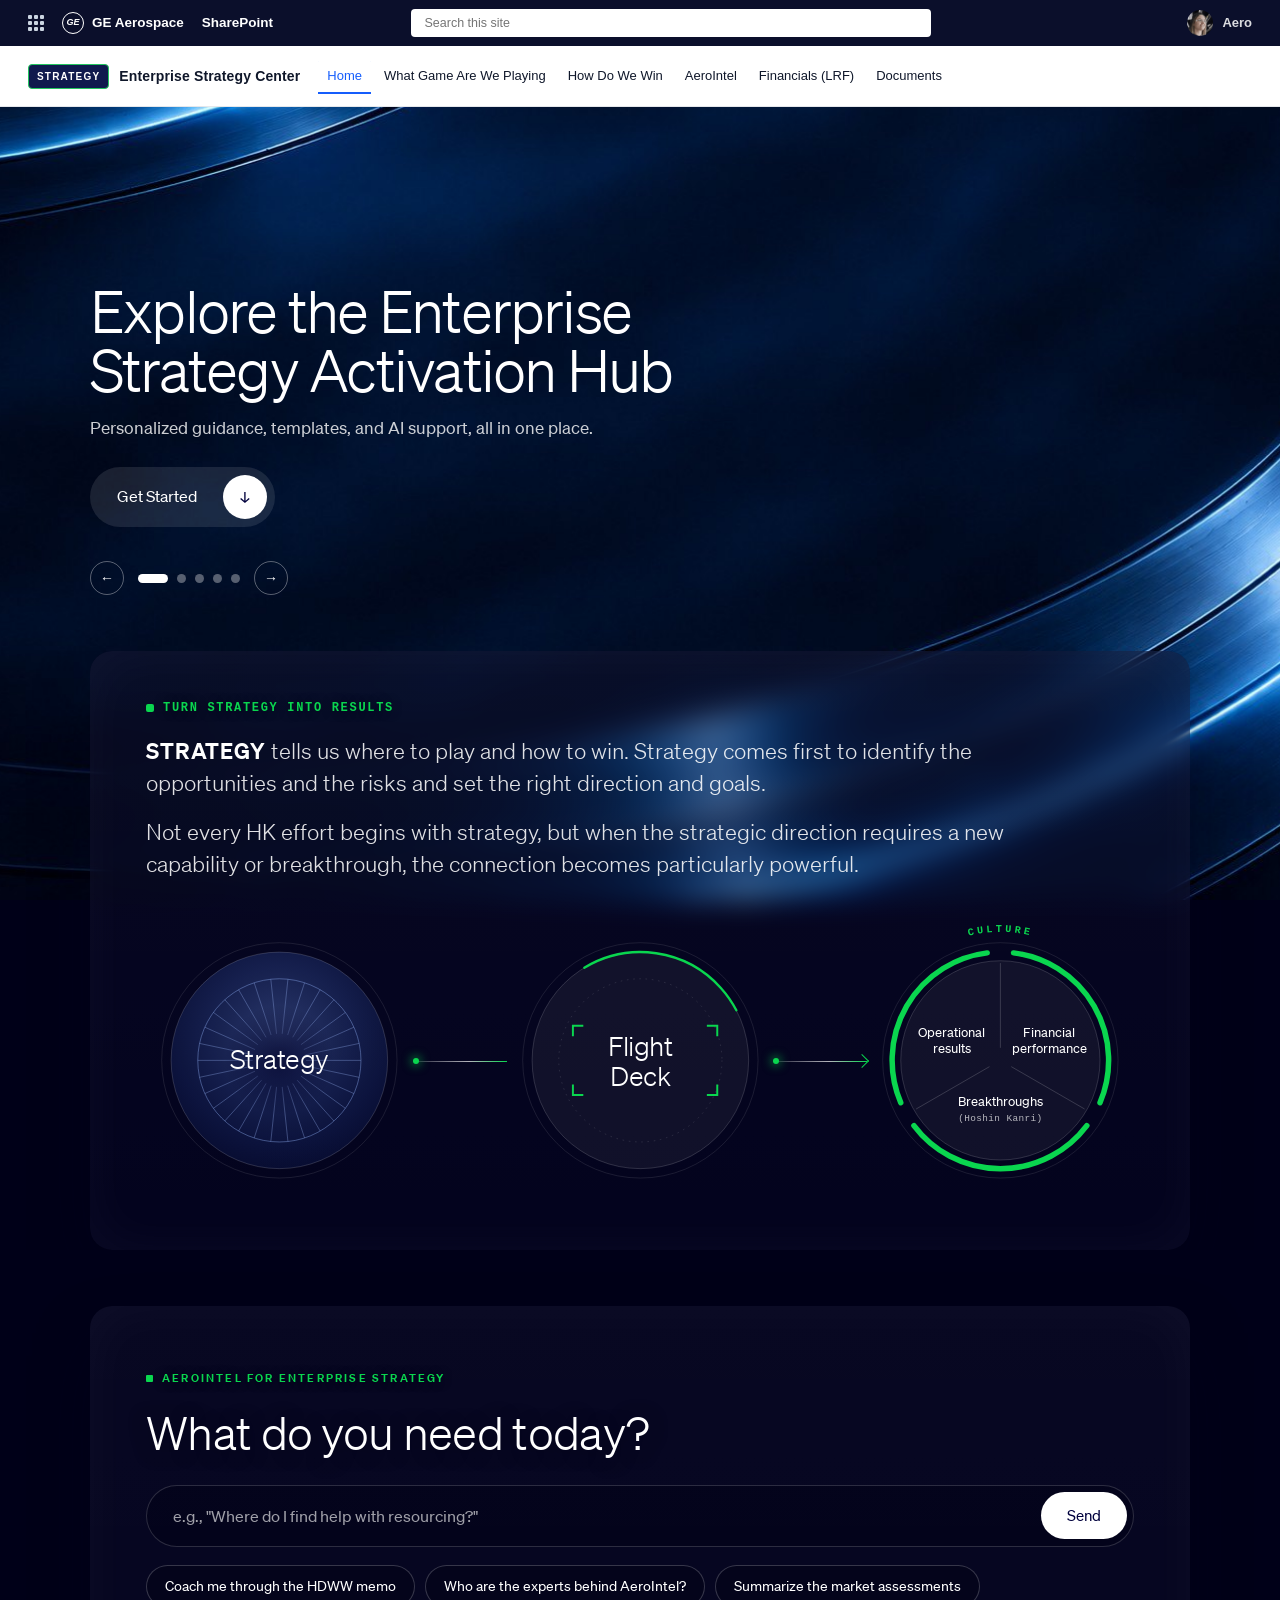
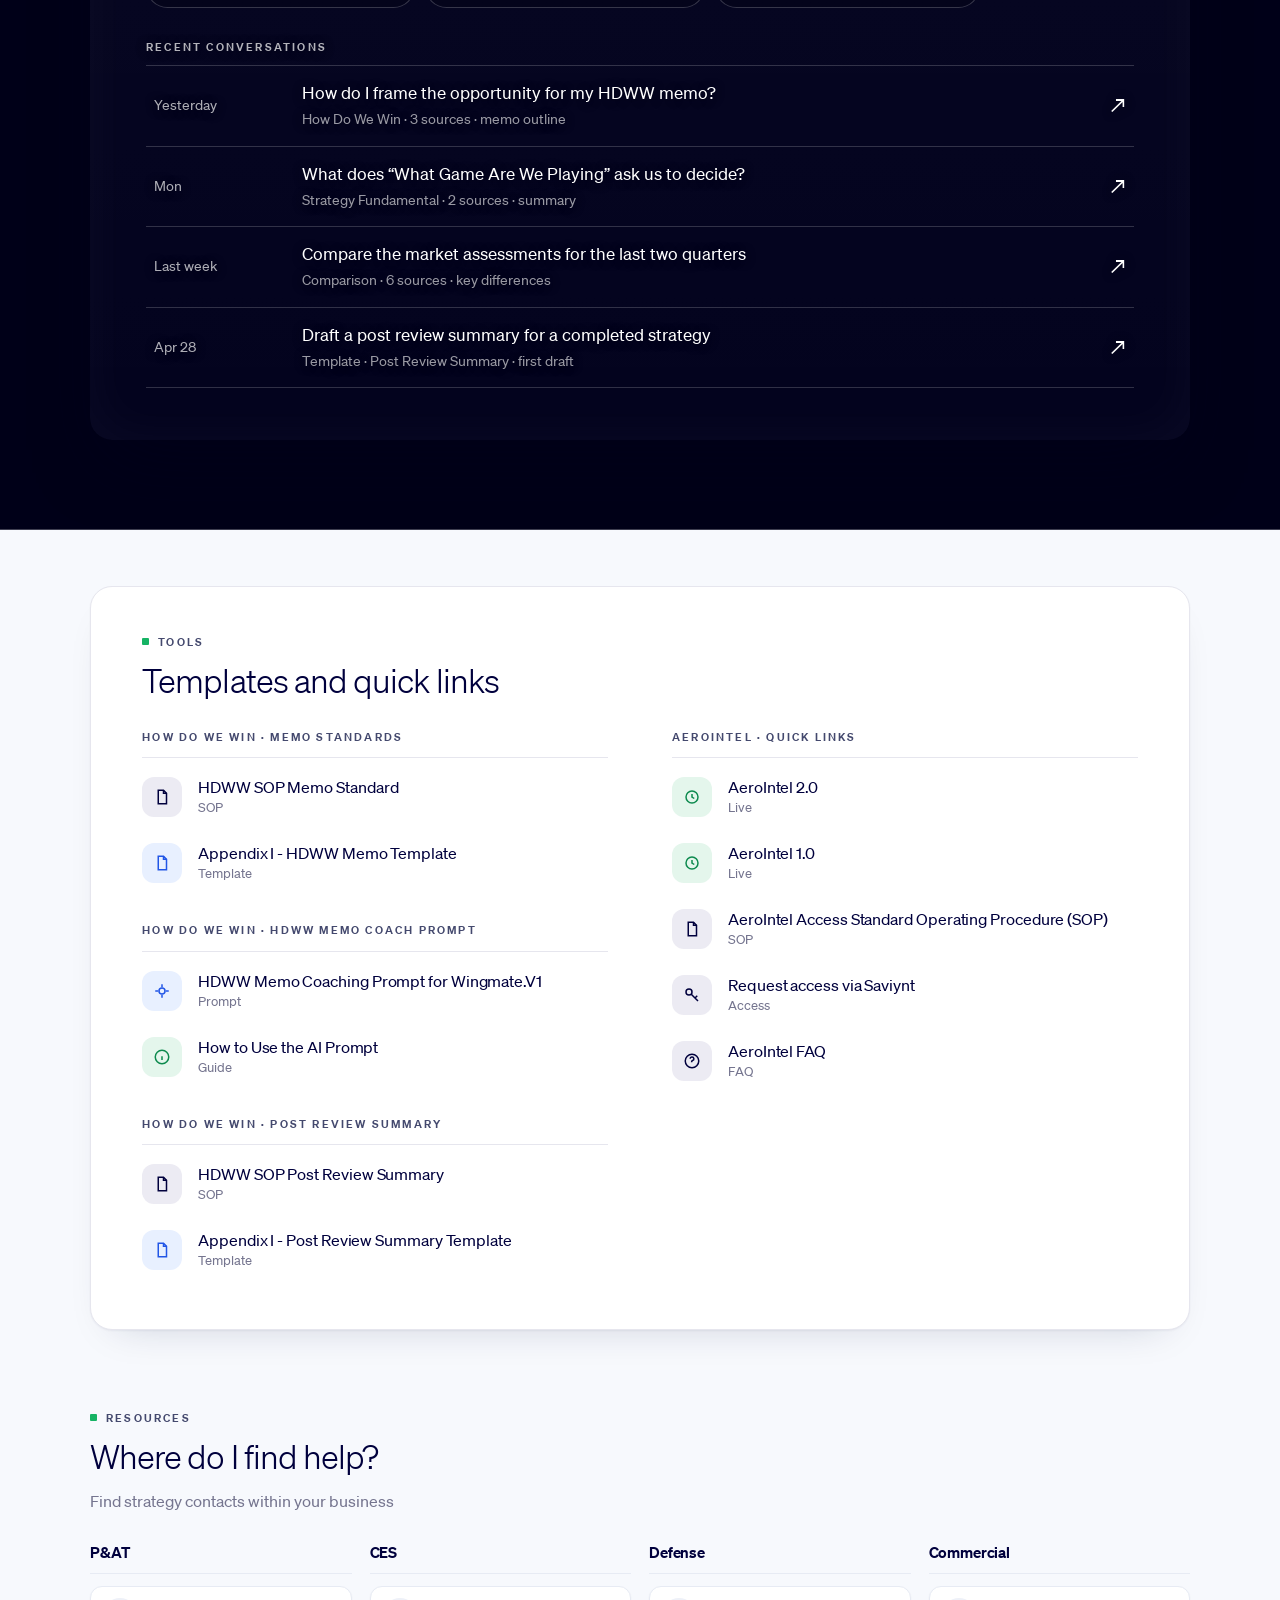
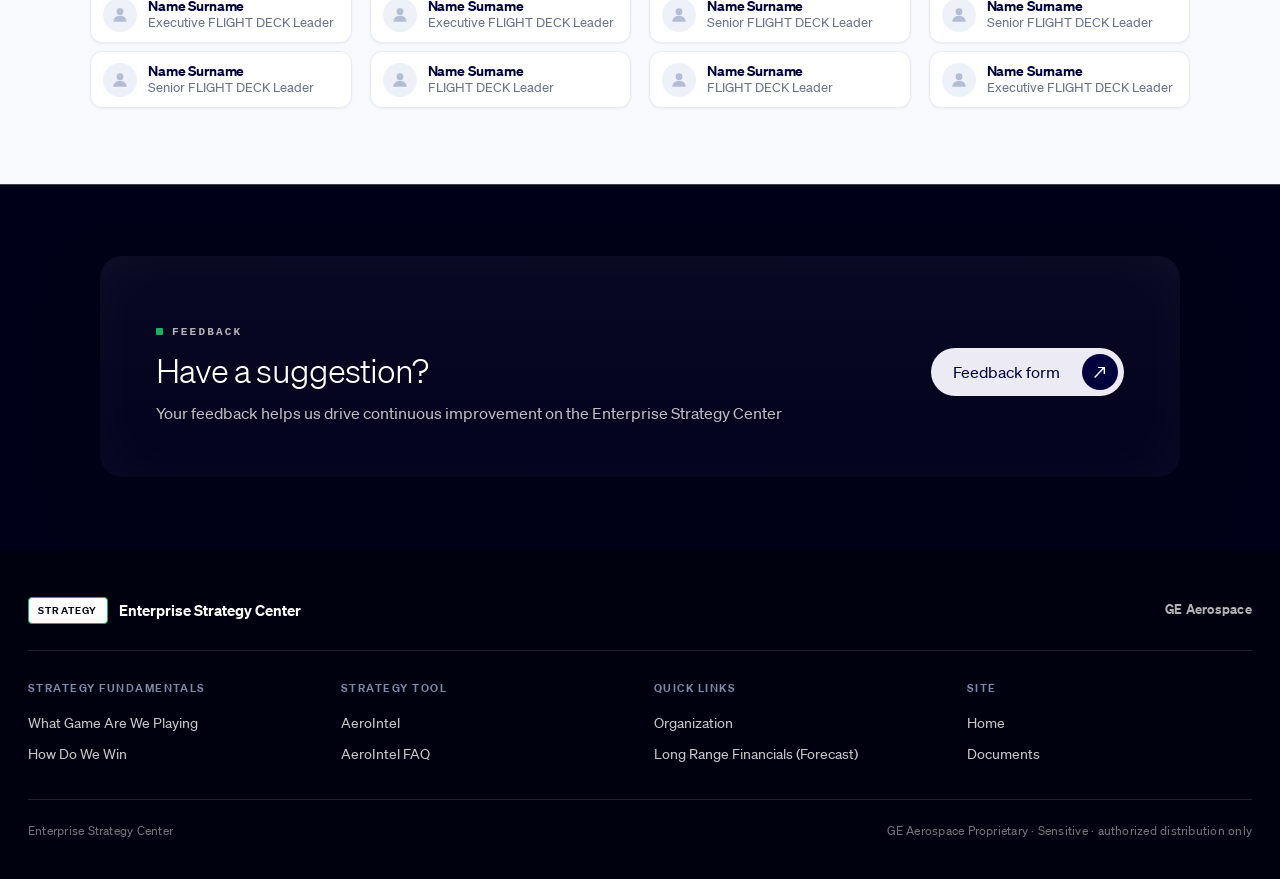
==== strategy-hub/option-d/index.html @ d1f79e52 "Home: 'What do you need today?' block uses the site's type, pill and eyebrow tokens Co-Authored-By: " ====
<!doctype html><html lang="en"><head><meta charset="utf-8"><meta name="viewport" content="width=device-width, initial-scale=1"><meta name="robots" content="noindex, nofollow"><link rel="stylesheet" href="/hub/hub.css"><title>Home &middot; Enterprise Strategy Center &middot; Option D</title><style>
/* FOOTER BASE, copied from /hub/hub.css unchanged. The kit strips hub.css on every
   page, so a page that leans on it for .fd-footer ships stacked links with no columns
   and no background. Ken saw it on the Template Library and again on the homepage,
   2 October. This block goes FIRST so a page's own footer overrides still win. */
.fd-footer{background:#00010f;color:#fff;margin-top:56px;font-family:var(--font-sans,"GE Sans",-apple-system,"Helvetica Neue",Arial,sans-serif)}
.fd-footer .fdf-in{max-width:1280px;margin:0 auto;padding:48px 28px 40px}
.fd-footer .fdf-top{display:flex;align-items:center;justify-content:space-between;gap:20px;flex-wrap:wrap;padding-bottom:26px;border-bottom:1px solid rgba(255,255,255,.12)}
.fd-footer .fdf-brand{display:flex;align-items:center;gap:11px;font-size:15px;font-weight:600;color:#fff}
.fd-footer .fdf-chip{background:#fff;color:#00010f;font-size:10px;font-weight:800;letter-spacing:.12em;padding:5px 9px;border-radius:4px;border:1px solid #16b364}
.fd-footer .fdf-cobrand{font-size:13px;font-weight:600;color:rgba(255,255,255,.7);letter-spacing:.02em}
.fd-footer .fdf-cobrand i{font-style:normal;opacity:.5;margin:0 5px}
.fd-footer .fdf-cols{display:grid;grid-template-columns:repeat(4,1fr);gap:28px;padding:30px 0}
.fd-footer .fdf-h{font-size:10.5px;font-weight:700;letter-spacing:.14em;text-transform:uppercase;color:#7e8aa8;margin-bottom:12px}
.fd-footer .fdf-col a{display:block;color:rgba(255,255,255,.78);font-size:13.5px;text-decoration:none;padding:5px 0;transition:color .14s}
.fd-footer .fdf-col a:hover{color:#fff;text-decoration:none}
.fd-footer .fdf-meta{display:flex;align-items:center;justify-content:space-between;gap:16px;flex-wrap:wrap;padding-top:22px;border-top:1px solid rgba(255,255,255,.12);font-size:11.5px;color:rgba(255,255,255,.45);letter-spacing:.02em}
@media(max-width:720px){.fd-footer .fdf-cols{grid-template-columns:1fr 1fr;gap:24px}}
@media(max-width:440px){.fd-footer .fdf-cols{grid-template-columns:1fr}}

/* Dashboard — rebuilt on the GE Aerospace design system: white default, navy type, pill + circle arrows, one green accent */
@font-face{font-family:"GE Sans";font-weight:300;font-style:normal;font-display:swap;src:url("/assets/fonts/ge-sans/sons-light.woff2") format("woff2")}
@font-face{font-family:"GE Sans";font-weight:400;font-style:normal;font-display:swap;src:url("/assets/fonts/ge-sans/sons-regular.woff2") format("woff2")}
@font-face{font-family:"GE Sans";font-weight:600;font-style:normal;font-display:swap;src:url("/assets/fonts/ge-sans/sons-semibold.woff2") format("woff2")}
#dash{--ink:#00003d;--lav:#75758f;--pill:#ecebf3;--pillh:#e2e1ec;--tint:#f6f6f9;--line:#e6e6ee;--green:#0ad64f;color:var(--ink);background:#fff;font-family:"GE Sans",var(--font-sans,-apple-system,"Helvetica Neue",Arial,sans-serif)}
#dash .wrap2{width:100%;max-width:1320px;margin:0 auto;padding:0 40px;box-sizing:border-box}
#dash h2{font-weight:400;font-size:clamp(28px,2.6vw,40px);letter-spacing:-.015em;margin:0 0 12px;color:var(--ink);line-height:1.08}
#dash .lead{font-size:16px;color:var(--lav);line-height:1.55;margin:0 0 30px;max-width:64ch;font-weight:400}
#dash section{padding:76px 0 0}
#dash a{text-decoration:none;color:inherit}
#dash a:focus-visible,#dash button:focus-visible{outline:2px solid var(--ink);outline-offset:3px;border-radius:8px}

/* Signature components — the GE pill + circle arrow */
#dash .circ{display:inline-flex;flex:none;align-items:center;justify-content:center;width:44px;height:44px;border-radius:50%;background:var(--pill);color:var(--ink);font-size:17px;transition:background .18s,color .18s}
#dash .gpill{display:inline-flex;align-items:center;gap:22px;background:var(--pill);border-radius:999px;padding:6px 6px 6px 22px;color:var(--ink);font-size:16px;line-height:1.2;white-space:nowrap;transition:background .18s}
#dash .gpill .pc{display:flex;flex:none;align-items:center;justify-content:center;width:36px;height:36px;border-radius:50%;background:var(--ink);color:#fff;font-size:15px}
#dash .gpill:hover{background:var(--pillh)}

/* Scroll-in: one calm fade/rise, only when JS is on */
#dash.js-anim .rise{opacity:0;transform:translateY(14px);transition:opacity .5s ease,transform .5s ease}
#dash.js-anim .rise.in{opacity:1;transform:none}
@media (prefers-reduced-motion:reduce){#dash.js-anim .rise{opacity:1;transform:none;transition:none}#dash *{transition-duration:.01ms!important}}

/* ── HERO — full-bleed photography, white sentence-case type low-left ── */
#dash .hero{position:relative;color:#fff;background:#0a1626 url(/assets/hero/hero-aircraft.jpg?v=2) center 40%/cover no-repeat;min-height:clamp(540px,64vh,700px);display:flex;flex-direction:column;justify-content:flex-end}
#dash .hero::before{content:"";position:absolute;inset:0;pointer-events:none;background:linear-gradient(180deg,rgba(2,6,20,.28) 0%,rgba(2,6,20,0) 34%,rgba(2,6,20,.34) 100%)}
#dash .hero .in{position:relative;max-width:1320px;margin:0 auto;width:100%;padding:44px 40px 40px;box-sizing:border-box}
#dash .hero .hrow{display:grid;grid-template-columns:1.5fr .9fr;gap:24px 64px;align-items:end}
#dash .hero h1{font-weight:400;font-size:clamp(46px,5.6vw,82px);letter-spacing:-.015em;line-height:1.04;margin:0;color:#fff}
#dash .hero .hsub{font-size:clamp(17px,1.5vw,21px);color:#fff;line-height:1.4;margin:0 0 8px;max-width:34ch;justify-self:end}
#dash .hero .hline{border:0;border-top:1px solid rgba(255,255,255,.35);margin:34px 0 0}

/* ── GUIDED PATH — on white, structured by whitespace and hairlines ── */
#dash .rail-grid{display:grid;grid-template-columns:250px 1fr;gap:24px 56px;align-items:start;border-top:1px solid var(--line);padding-top:28px}
#dash .rail{font-size:19px;color:var(--ink);font-weight:400}
#dash .rail .rsub{display:block;font-size:14px;color:var(--lav);margin-top:8px;line-height:1.5;font-weight:400;max-width:24ch}
#dash .rail .rmore{margin-top:22px;display:inline-flex}
#dash .qrow{display:grid;grid-template-columns:56px 1fr;gap:24px;align-items:start;padding:30px 0;border-bottom:1px solid var(--line)}
#dash .qrow:first-child{padding-top:4px}
#dash .qnum{font-size:15px;color:var(--lav);padding-top:10px}
#dash .qhead{font-size:clamp(24px,2.4vw,32px);font-weight:400;letter-spacing:-.01em;color:var(--ink);line-height:1.15;margin:0 0 18px}
#dash .fpills{display:flex;flex-wrap:wrap;gap:10px}
/* Framing the fundamentals: the stair step above the three questions. One narrative, left to right: a card lands,
   the line draws out of it, PDCA turns in as the line passes, the target pops when the line arrives, the next card lands.
   CSS animations so it stays smooth while the panel is settling. Replays each time Get Started opens. 8 Sep. */
#dash{--fj-out:cubic-bezier(0.23,1,0.32,1);--fj-inout:cubic-bezier(0.77,0,0.175,1)}
#dash .fj{position:relative;height:300px;margin:6px 0 30px}
#dash .fj svg{position:absolute;inset:0;width:100%;height:100%;overflow:visible}
#dash .fj .fj-mono{font-family:ui-monospace,Menlo,monospace;font-size:10px;letter-spacing:.14em;fill:#2256e6;font-weight:700}
#dash .fj .fj-path{stroke-dasharray:100;stroke-dashoffset:100}
#dash .fj .fj-pdca,#dash .fj .fj-target,#dash .fj .fj-arrow{opacity:0;transform-box:fill-box;transform-origin:center}
#dash .fj .fj-pdca{transform:rotate(-70deg) scale(.7)}
#dash .fj .fj-target{transform:scale(.4)}
#dash .fj-stage{position:absolute;display:flex;flex-direction:column;gap:5px;text-align:left;background:#fff;border:1.5px solid var(--line);border-radius:14px;padding:14px 16px 15px;font-family:inherit;cursor:pointer;width:min(31%,330px);opacity:0;transform:translateY(14px) scale(.985);transition:border-color .15s ease,box-shadow .15s ease}
#dash .fj.go .fj-path.p1{animation:fjdraw .7s var(--fj-inout) .26s forwards}
#dash .fj.go .fj-path.p2{animation:fjdraw .95s var(--fj-inout) 1.12s forwards}
#dash .fj.go .fj-pdca{animation:fjturn .46s var(--fj-out) forwards}
#dash .fj.go .fj-pdca[style*="--i:1"]{animation-delay:.5s}
#dash .fj.go .fj-pdca[style*="--i:2"]{animation-delay:1.42s}
#dash .fj.go .fj-target{animation:fjpop .38s var(--fj-out) forwards}
#dash .fj.go .fj-target[style*="--i:1"]{animation-delay:.9s}
#dash .fj.go .fj-target[style*="--i:2"]{animation-delay:2.0s}
#dash .fj.go .fj-arrow{animation:fjfadein .25s var(--fj-out) 1.95s forwards}
@keyframes fjfadein{to{opacity:1}}
#dash .fj.go .fj-stage{animation:fjland .48s var(--fj-out) forwards}
#dash .fj.go .fj-stage.s1{animation-delay:0s}
#dash .fj.go .fj-stage.s2{animation-delay:.98s}
#dash .fj.go .fj-stage.s3{animation-delay:2.06s}
@keyframes fjdraw{to{stroke-dashoffset:0}}
@keyframes fjturn{from{opacity:0;transform:rotate(-70deg) scale(.7)}to{opacity:1;transform:none}}
@keyframes fjpop{0%{opacity:0;transform:scale(.4)}70%{opacity:1;transform:scale(1.12)}100%{opacity:1;transform:scale(1)}}
@keyframes fjland{from{opacity:0;transform:translateY(14px) scale(.985)}to{opacity:1;transform:none}}
#dash .fj-stage:hover{border-color:var(--ink);box-shadow:0 14px 34px -24px rgba(0,0,61,.4)}
#dash .fj-stage.on{border-color:var(--green);box-shadow:0 0 0 3px rgba(10,214,79,.14)}
#dash .fj-stage .fj-n{font-family:ui-monospace,Menlo,monospace;font-size:10px;font-weight:700;letter-spacing:.14em;color:#2256e6}
#dash .fj-stage .fj-name{font-size:16px;font-weight:600;color:var(--ink);letter-spacing:-.01em}
#dash .fj-stage .fj-f{font-size:12.5px;color:var(--lav);line-height:1.45}
#dash .fj-stage.s1{left:0;top:172px}
#dash .fj-stage.s2{left:34.5%;top:118px}
#dash .fj-stage.s3{left:69%;top:66px}
@media(max-width:860px){#dash .fj{height:auto;display:grid;gap:10px}#dash .fj svg{display:none}#dash .fj-stage{position:static;width:auto}}
@media(prefers-reduced-motion:reduce){#dash .fj .fj-path{stroke-dashoffset:0}#dash .fj .fj-pdca,#dash .fj .fj-target,#dash .fj-stage{transform:none}#dash .fj.go .fj-path,#dash .fj.go .fj-pdca,#dash .fj.go .fj-target,#dash .fj.go .fj-arrow,#dash .fj.go .fj-stage{animation:fjfade .3s ease forwards;animation-delay:0s}@keyframes fjfade{to{opacity:1}}}
/* A plain-language line on hover or focus for each stage pill. */
#dash .fpill[data-tip]{position:relative}
/* No floating box. A hint that appears over its neighbours and vanishes when you
   look away is a worse deal than a line that lives on the page: this reserves one
   line under the options and writes the hovered stage into it, holding the chosen
   one's line when nothing is hovered. Nothing is covered and nothing moves. */
/* The diagram answers the stage question, so it opens where that question is
   asked rather than sitting as a bare row at the foot of the panel. The trigger
   is a quiet line under the stage hint; the diagram opens between the two
   questions, which is where a reader is when they wonder what a stage means. */
#dash #px-start .fjwrap{margin:6px 0 0;border-top:0;padding-top:0}
#dash #px-start .fjmore{width:auto;gap:10px;padding:8px 0;font-size:14.5px;color:var(--lav)}
#dash #px-start .fjmore .fjmore-t{font-size:14.5px;border-bottom:1px solid transparent;transition:border-color .18s cubic-bezier(.23,1,.32,1)}
#dash #px-start .fjmore .fjmore-c{margin-left:0;width:22px;height:22px;font-size:13px}
@media(hover:hover) and (pointer:fine){
  #dash #px-start .fjmore:hover{color:var(--ink)}
  #dash #px-start .fjmore:hover .fjmore-t{border-bottom-color:var(--ink)}}
#dash #px-start .fjbox{padding:14px 0 4px}
#dash #px-start .fjh{display:none}
#dash .qtip{min-height:2.6em;margin:14px 0 0;font-size:15px;line-height:1.5;color:var(--lav);
  max-width:62ch;transition:opacity .18s cubic-bezier(.23,1,.32,1)}
#dash .qtip.swap{opacity:0}
/* Empty, it reserves nothing. Holding two lines of space before anyone has
   hovered anything leaves a hole under the options. */
#dash .qtip:empty{min-height:0;margin-top:0}
@media(prefers-reduced-motion:reduce){#dash .qtip{transition:none}}
/* The PDCA turns and the targets explain themselves on hover or focus, in Sam's words
   from the 9 Oct journey mock-up. The line under the journey is the page's own .qtip;
   CSS only (:has), so nothing here depends on script the kit may drop. */
#dash .fj .fj-pdca,#dash .fj .fj-target{cursor:help;outline:none}
#dash .fj-ribbon{margin:22px 0 0;padding:14px 20px;border-radius:12px;background:linear-gradient(90deg,#eef3ff,#effaf3);border:1px solid #e1e6f2;font-size:14.5px;line-height:1.5;color:var(--lav);text-align:center}
#dash .fj-ribbon b{color:var(--ink);font-weight:600}
#dash .fj-ribbon i{font-style:normal;margin:0 8px;color:#a5adc4}
/* Sam's Getting Started panel. Three cards of real copy, so the type is set for reading: one body size,
   dark enough to read, every card the same height, and each card's action pinned to its foot so the three
   buttons line up. Labels are the Learn panel's v-label; the cards are the homepage card frame. */
#dash #fjpanel{margin-top:30px}
#dash #fjpanel .phead{margin-bottom:16px}
#dash #fjpanel .k{font-size:11px;font-weight:700;letter-spacing:.2em;text-transform:uppercase;color:#44496e;font-family:ui-monospace,Menlo,monospace;margin-bottom:14px}
#dash #fjpanel .phead .k{margin-bottom:8px}
#dash #fjpanel h2{font-size:24px;font-weight:300;letter-spacing:-.015em;color:var(--ink);margin:0;line-height:1.2}
#dash #fjpanel .side{display:grid;grid-template-columns:repeat(3,1fr);gap:18px;align-items:stretch}
#dash #fjpanel .side > div{border-radius:14px;padding:28px;display:flex;flex-direction:column;background:#fff;border:1px solid var(--line);box-shadow:0 1px 2px rgba(11,26,64,.05),0 18px 40px -26px rgba(11,26,64,.22);font-size:16px;line-height:1.55;color:#44496e}
#dash #fjpanel .side > div > span,#dash #fjpanel .next p{margin:0 0 28px}
#dash #fjpanel .next{background:var(--ink)!important;border-color:var(--ink)!important;color:#fff}
#dash #fjpanel .next .k{color:rgba(255,255,255,.7)}
#dash #fjpanel .next p{font-size:16px;line-height:1.55;color:#fff}
#dash #fjpanel .side .gpill{margin-top:auto;align-self:flex-start;white-space:normal;text-align:left;font-size:15px;line-height:1.3;gap:16px;text-decoration:none}
#dash #fjpanel .side .gpill .pc{width:32px;height:32px;font-size:13px}
@media(max-width:860px){#dash #fjpanel .side{grid-template-columns:1fr}#dash #fjpanel .side > div{padding:24px}}
#dash .fj-note{display:flex;align-items:flex-start;gap:9px;margin:12px 0 0;font-size:14px;line-height:1.5;color:var(--lav)}
#dash .fj-note svg{flex:none;margin-top:2px}
/* Each tip opens beside the icon it explains, as in Sam's journey mock-up (Anam, via Becca, 15 Oct). The
   card is Sam's .tip at GE values; the script below places it next to the hovered icon. */
#dash .fj-tips{position:absolute;inset:0;pointer-events:none;z-index:5}
#dash .fj-tips .qtip{position:absolute;left:0;top:0;width:300px;min-height:0;margin:0;background:#00003d;color:#fff;border-radius:12px;padding:16px 18px;font-size:13.5px;line-height:1.5;box-shadow:0 12px 30px rgba(11,16,51,.25);opacity:0;transform:translateY(6px);transition:opacity .18s,transform .18s}
#dash .fj-tips .qtip b{color:#fff;font-weight:600}
#dash #fjbox:has(.fj-pdca[style*="--i:1"]:is(:hover,:focus-visible)) .qtip[data-k="p1"],
#dash #fjbox:has(.fj-pdca[style*="--i:2"]:is(:hover,:focus-visible)) .qtip[data-k="p2"],
#dash #fjbox:has(.fj-target[style*="--i:1"]:is(:hover,:focus-visible)) .qtip[data-k="t1"],
#dash #fjbox:has(.fj-target[style*="--i:2"]:is(:hover,:focus-visible)) .qtip[data-k="t2"]{opacity:1;transform:none}
#dash .fj-tips .qtip.on{opacity:1;transform:none}
@media(prefers-reduced-motion:reduce){#dash .fj-tips .qtip{transition:none}}

#dash .fpill{appearance:none;font-family:inherit;line-height:1.2;padding:11px 22px;font-size:15px;font-weight:400;border-radius:999px;border:0;background:var(--pill);color:var(--ink);white-space:nowrap;cursor:pointer;transition:background .18s,color .18s}
#dash .fpill:hover{background:var(--pillh)}
#dash .fpill.on{background:var(--ink);color:#fff}

/* Recommendation — the highlighted row, split: Wingmate handoff leads (the one green action), direct destination second */
#dash .frec{display:grid;grid-template-columns:1.55fr 1fr;gap:0;align-items:stretch;background:var(--tint);margin-top:44px}
#dash .frec .fhalf{display:grid;grid-template-columns:1fr auto;gap:28px;align-items:center;padding:36px 40px}
#dash .frec .fdst{border-left:1px solid var(--line);gap:24px}
#dash .frec .fmeta{font-size:13.5px;color:var(--ink);margin-bottom:12px}
#dash .frec .fmeta .dot{display:inline-block;width:4px;height:4px;border-radius:50%;background:#c9c9d6;vertical-align:2px;margin:0 9px}
#dash .frec .fmeta .fm2{color:var(--lav)}
#dash .frec-title{font-size:clamp(28px,2.8vw,40px);font-weight:400;letter-spacing:-.015em;line-height:1.1;margin:0 0 10px;color:var(--ink)}
#dash .frec-body{font-size:16px;line-height:1.55;color:var(--lav);max-width:72ch;margin:0 0 18px}
#dash .frec-body b{color:var(--ink);font-weight:400}
/* The recommendation had three things competing to be the action: a bold line, a
   green circle and a navy circle. The label is now a button, the quoted prompt is
   set apart from the explanation, and the right half is the quieter of the two. */
#dash .frec-label{display:inline-flex;align-items:center;gap:10px;font-size:15px;font-weight:600;
  color:#fff;background:var(--ink);border-radius:100px;padding:11px 20px;line-height:1;
  transition:background .18s,transform .18s}
#dash .frec .fhalf:hover .frec-label{background:#123}
#dash .frec .fdst .frec-label{color:var(--ink);background:transparent;border:1px solid var(--line);padding:10px 19px}
#dash .frec .fdst:hover .frec-label{background:#fff;border-color:var(--ink)}
/* One affordance per half: the labelled button. The circle arrow duplicated it. */
#dash .frec .go{display:none}
#dash .frec .fhalf{grid-template-columns:1fr}
#dash .frec .fdst .go{width:44px;height:44px;background:transparent;border:1px solid var(--line);color:var(--ink);font-size:16px}
#dash .frec .fdst:hover .go{background:var(--ink);border-color:var(--ink);color:#fff}
#dash .frec .fdst{align-items:start}
#dash .frec .fdst .fmain{padding-top:2px}
#dash .frec .fwm-q{font-size:15px;line-height:1.55;color:var(--lav);margin:0 0 20px;max-width:60ch;
  padding:12px 0 12px 16px;border-left:2px solid var(--line);font-style:normal}
/* The recommendation card grew when the why and the field proof joined it, so
   both halves hang from the top: a centred arrow beside a tall card reads as
   an arrow pointing at nothing. */
#dash .frec .fhalf{align-items:start}
#dash .frec .fhalf .go{margin-top:6px}
/* The stair step used to sit above the questions, where it read as something to
   get past. Sam, 8 Sep: put a learn more under it that opens the animation. It
   is now below the recommendation, closed, and it plays when it opens. */
/* Question two and the recommendation are empty until they are earned. */
/* An answered question draws a line to the next one, and the last one draws into
   the recommendation. The page already says "this leads to that" this way: the
   stair step below runs the same pale path from one stage to the next, so the
   questions borrow its language rather than inventing a second one. */
/* Both halves end in an action, so both look like one. "Start with Wingmate" was
   set as plain body text at the foot of a long card and read as another
   paragraph. */
#dash .frec .frec-label{display:inline-flex;align-items:center;gap:10px;font-size:15.5px;font-weight:600;
  padding:12px 22px;border-radius:100px;background:var(--ink);color:#fff;border:1px solid var(--ink);
  transition:background .18s cubic-bezier(.23,1,.32,1),color .18s cubic-bezier(.23,1,.32,1)}
#dash .frec .frec-label::after{content:"\2192";font-weight:400}
#dash .frec .fdst .frec-label{background:transparent;color:var(--ink);border:1px solid var(--line)}
@media(hover:hover) and (pointer:fine){
  #dash .frec .fhalf:hover .frec-label{background:#0b1533;border-color:#0b1533;color:#fff}
  #dash .frec .fdst:hover .frec-label{background:var(--ink);border-color:var(--ink);color:#fff}}
/* The right half names the file rather than asking a question about it. */
/* The file is a title beside a title, so it is set at the same size as the
   recommendation rather than a rank below it. */
#dash .frec .fdst-name{font-size:clamp(28px,2.8vw,40px);font-weight:400;letter-spacing:-.015em;
  line-height:1.1;color:var(--ink);margin:0 0 8px}
#dash .frec .fdst-fund{font-size:14px;color:var(--lav);margin:0 0 20px}
#dash .frec .fdst .go{display:none}
/* Both ways in sit under the thumbnail, so the right half carries weight against
   a long recommendation instead of holding one label. Each one says what it is
   rather than leaving a reader to guess which is which. */
/* Before anything is answered the panel is one question in a wide grid, and the
   space under it was the height the recommendation will occupy. The rows carry
   their own rhythm instead. */
#dash #px-start .rail-grid{padding-top:22px}
#dash #px-start .qrow{padding:22px 0}
#dash #px-start .fjwrap{margin-top:22px}
/* A panel already sits inside the page column, so its inner wrap carries no side padding of its own:
   the second 40px set every panel in from the tile row above it and the bands below (Donny, 15 Oct). */
#dash .gsx .wrap2{padding-bottom:6px;padding-left:0;padding-right:0}
/* One left edge for the whole panel. The rail was a 250px column beside the
   questions, the number was a third column with a connector hanging off it, and
   the recommendation started somewhere else again. */
#dash #px-start .rail-grid{display:block;border-top:1px solid var(--line);padding-top:26px}
#dash #px-start .rail{font-size:15px;color:var(--lav);max-width:62ch;margin:0 0 26px}
#dash #px-start .rail .rsub{display:inline;font-size:15px;max-width:none;margin:0}
#dash #px-start .rail .rsub::before{content:" "}
#dash #px-start .qrow{display:block;padding:0;border-bottom:0}
/* This rule carries two ids, so it beat the hidden rule and question two was
   on the page from the start again. Hidden wins, stated at the same weight. */
#dash #px-start .qrow[hidden],#dash #px-start .frec[hidden],#dash #px-start .fnote[hidden]{display:none}
#dash #px-start .qrow + .qrow{padding-top:52px}
/* The questions are the titles, and they are the same question, so they are set
   the same. The gap under a question is tighter than the gap between one
   question and the next, so each heading reads with its own options rather
   than floating between the two sets. */
#dash #px-start .qhead{font-size:clamp(30px,3.4vw,44px);font-weight:300;letter-spacing:-.022em;
  line-height:1.08;margin:0 0 20px}
/* No box behind the answer. It sat on a grey panel inside an already grey
   section, which reads as a rendering fault rather than a container. */
#dash #px-start .frec{margin-top:52px;border-top:1px solid var(--line);padding-top:34px;
  background:transparent;border-left:0;border-right:0;border-bottom:0;border-radius:0;overflow:visible;align-items:start}
#dash #px-start .frec .fhalf{padding:0 44px 0 0;align-items:start}
#dash #px-start .frec .fdst{border-left:1px solid var(--line);padding:0 0 0 44px}
#dash #px-start .fnote{padding:0;margin-top:26px}
#dash #px-start .fjwrap{margin-top:26px}
#dash .frec .facts{display:grid;gap:10px;margin-top:20px}
#dash .frec .fact{display:grid;grid-template-columns:1fr auto;align-items:center;gap:8px 16px;
  padding:16px 18px;border:1px solid var(--line);border-radius:14px;background:#fff;text-decoration:none;
  transition:border-color .18s cubic-bezier(.23,1,.32,1),box-shadow .18s cubic-bezier(.23,1,.32,1)}
#dash .frec .fact-t{font-size:15.5px;font-weight:600;color:var(--ink);grid-column:1}
#dash .frec .fact-s{grid-column:1;font-size:13px;line-height:1.5;color:var(--lav);
  display:-webkit-box;-webkit-line-clamp:2;-webkit-box-orient:vertical;overflow:hidden}
#dash .frec .fact-a{grid-column:2;grid-row:1 / span 2;width:34px;height:34px;border-radius:50%;
  border:1px solid var(--line);display:inline-flex;align-items:center;justify-content:center;
  color:var(--ink);font-size:15px;
  transition:background .18s cubic-bezier(.23,1,.32,1),border-color .18s cubic-bezier(.23,1,.32,1),color .18s cubic-bezier(.23,1,.32,1)}
@media(hover:hover) and (pointer:fine){
  #dash .frec .fact:hover{border-color:var(--ink);box-shadow:0 10px 30px -22px rgba(11,26,64,.5)}
  #dash .frec .fact:hover .fact-a{background:var(--ink);border-color:var(--ink);color:#fff}}
#dash .frec .fact{background:#fff}
#dash .frec #gp-cta .fact-a{background:#2256e6;border-color:#2256e6;color:#fff}
#dash .frec #gp-wm .fact-a{background:var(--green);border-color:var(--green);color:#00003d}
@media(hover:hover) and (pointer:fine){
  #dash .frec #gp-cta:hover{border-color:#2256e6;box-shadow:0 10px 30px -20px rgba(34,86,230,.55)}
  #dash .frec #gp-cta:hover .fact-a{background:#1b46bd;border-color:#1b46bd;color:#fff}
  #dash .frec #gp-wm:hover{border-color:var(--green);box-shadow:0 10px 30px -20px rgba(10,214,79,.5)}
  #dash .frec #gp-wm:hover .fact-a{background:#09c247;border-color:#09c247;color:#00003d}}
/* The green circle was the old whole-card arrow. There is no whole card to press
   any more, so it is gone. */
#dash .frec .go{display:none}
#dash .qnum{position:relative}
#dash .qrow .qlink{position:absolute;left:10px;top:36px;bottom:-34px;width:2px;background:#c9d4ee;
  transform-origin:top center;transform:scaleY(0);opacity:0;border-radius:2px}
#dash .qrow.answered .qlink{animation:qdraw .52s cubic-bezier(.23,1,.32,1) .08s forwards}
#dash .qrow .qlink::after{content:"";position:absolute;left:-4px;bottom:0;width:9px;height:9px;
  border-right:2px solid #c9d4ee;border-bottom:2px solid #c9d4ee;transform:rotate(45deg)}
#dash .qrow#gp-row2 .qlink{bottom:-46px}
@keyframes qdraw{from{transform:scaleY(0);opacity:0}to{transform:scaleY(1);opacity:1}}
@media(prefers-reduced-motion:reduce){
  #dash .qrow.answered .qlink{animation:none;transform:scaleY(1);opacity:1}}
@media(max-width:860px){#dash .qrow .qlink{display:none}}
#dash .frec[hidden],#dash .fnote[hidden],#dash .qrow[hidden]{display:none}
#dash .fjwrap{margin-top:30px;border-top:1px solid var(--line);padding-top:8px}
#dash .fjmore{display:flex;align-items:center;gap:14px;width:100%;padding:16px 0;background:none;border:0;
  font:inherit;cursor:pointer;color:var(--ink);text-align:left}
#dash .fjmore-t{font-size:16px}
#dash .fjmore-c{margin-left:auto;width:30px;height:30px;border:1px solid var(--line);border-radius:50%;
  display:inline-flex;align-items:center;justify-content:center;font-size:16px;line-height:1;
  transition:transform .2s cubic-bezier(.23,1,.32,1),background .2s cubic-bezier(.23,1,.32,1),color .2s cubic-bezier(.23,1,.32,1)}
@media(hover:hover) and (pointer:fine){#dash .fjmore:hover .fjmore-c{background:var(--ink);border-color:var(--ink);color:#fff}}
#dash .fjmore[aria-expanded="true"] .fjmore-c{transform:rotate(45deg);background:var(--ink);border-color:var(--ink);color:#fff}
#dash .fjbox{padding:6px 0 18px}
#dash .fjh{font-size:clamp(20px,1.8vw,26px);font-weight:300;letter-spacing:-.02em;margin:0 0 18px;color:var(--ink)}
@media(prefers-reduced-motion:reduce){#dash .fjmore-c{transition:none}}
#dash .frec .fwhy{border-left:2px solid var(--line);padding-left:16px;margin:0 0 16px;max-width:64ch}
#dash .frec .fwhy-l{display:block;font-size:11px;letter-spacing:.16em;text-transform:uppercase;color:var(--lav);margin-bottom:5px}
#dash .frec .fwhy p{font-size:15px;line-height:1.55;color:var(--lav);margin:0}
#dash .frec .fproof{font-size:14.5px;line-height:1.55;color:var(--ink);margin:0 0 18px;max-width:64ch}
#dash .frec .fproof-l{display:block;font-size:11px;letter-spacing:.16em;text-transform:uppercase;color:var(--lav);margin-bottom:5px}
#dash .fnote{font-size:14px;line-height:1.6;color:var(--lav);margin:18px 0 0;max-width:78ch}
#dash .frec .fmain{transition:opacity .15s ease}
#dash .frec .fmain.swap{opacity:0}

/* Or just ask Wingmate — quiet white row */

/* Roles — pill + circle, each door says its destination */
#dash .rolerow{display:flex;flex-wrap:wrap;gap:12px}
#dash .rolerow .gpill .pc span{transition:transform .18s}
#dash .rolerow .gpill:hover .pc span{transform:translateX(2px)}

/* Editorial lists — left rail, hairline rows, circle-arrow affordance */
#dash .librow{display:grid;grid-template-columns:112px 1fr auto;gap:26px;align-items:center;padding:22px 0;border-bottom:1px solid var(--line)}
#dash .librow:first-child{padding-top:0}
#dash .librow .thumb{width:112px;height:68px;object-fit:cover;object-position:top;display:block;border:1px solid var(--line);background:#fff}
#dash .lmeta{display:block;font-size:13.5px;color:var(--lav);margin-bottom:6px}
#dash .lmeta .dot{display:inline-block;width:4px;height:4px;border-radius:50%;background:#c9c9d6;vertical-align:2px;margin:0 8px}
#dash .librow .tname{font-weight:400;font-size:clamp(20px,1.9vw,26px);letter-spacing:-.012em;color:var(--ink);display:block;line-height:1.15}
#dash .librow .tdesc{display:block;font-weight:400;font-size:14.5px;color:var(--lav);line-height:1.5;margin-top:5px;max-width:58ch}
#dash .librow:hover .circ{background:var(--ink);color:#fff}
/* ═══ FUNDAMENTALS RAIL ═══════════════════════════════════════════════════
   The eight Fundamentals ran as eight stacked rows, which is most of the
   scroll on this page. Anam asked on 27 Aug for a carousel so the set is
   visible without pushing everything below it off the screen. It drifts on
   its own and stops the moment anyone touches it, which is the "moving but
   not static" she described. Donny, 31 Aug. */
/* flex rather than grid: grid-auto-columns resolved to the container width and
   the rail never overflowed, so there was nothing to scroll. */
/* No scroll-snap. Mandatory snapping pulled every 1px of drift back to the
   nearest card, so the rail sat still. Snap returns once a reader takes it
   over, via the class the script adds. */
/* Snap stays off even once held: turning it on mid-scroll yanked the rail back
   to the nearest card the instant anyone hovered it. */
/* Inside a panel there is room for the whole set, so it is a grid and every
   Fundamental is visible without scrolling for the last three. Donny, 31 Aug. */
/* No lift on hover. It moved the hovered card 2px out of line with its
   neighbours, which reads as a broken row, and it fought the drift. */
/* ═══ GET STARTED, EXPANDING ══════════════════════════════════════════════
   27 Aug: nobody should answer three questions to get onto the homepage, and
   nobody should have to learn a new pattern either. The tile opens the panel
   in place, the same behaviour the Fundamental pages already use. */
#dash .gsx{display:none;border-top:1px solid var(--line);margin-top:34px;padding-top:8px}
#dash .gsx.open{display:block}
#dash .gsx h3.pxh{font-size:clamp(22px,2vw,28px);font-weight:300;letter-spacing:-.02em;margin:26px 0 4px;color:var(--ink)}
#dash .gsx .pxsub{font-size:15px;color:var(--lav);margin:0 0 22px}
/* The AI panel in the page's own language: tint panel, ink type, pill buttons,
   so it reads as one page rather than the dark band the Fundamentals carry. */
#dash .wingband{position:relative;color:var(--ink);padding:44px 34px 40px;border-radius:14px;overflow:hidden;margin-bottom:26px;background:var(--tint);border:1px solid var(--line)}
#dash .wingband .in{position:relative}
#dash .wingband .kick{display:inline-flex;align-items:center;gap:9px;font-size:11.5px;font-weight:700;letter-spacing:.2em;text-transform:uppercase;color:var(--ink);margin-bottom:18px}
#dash .wingband .kick::before{content:"";width:7px;height:7px;background:var(--green);border-radius:1px;flex-shrink:0}
#dash .wingband h3{font-size:clamp(22px,2vw,28px);font-weight:300;letter-spacing:-.02em;margin:0 0 10px;color:var(--ink);line-height:1.1}
#dash .wingband .wb-sub{font-size:15px;color:var(--lav);margin:0 0 26px;max-width:62ch;line-height:1.55}
#dash .wb-grid{display:grid;grid-template-columns:repeat(auto-fit,minmax(210px,1fr));gap:14px}
#dash .wb-card{background:#fff;border:1px solid var(--line);border-radius:14px;padding:22px 22px 20px;display:flex;flex-direction:column;transition:border-color .18s,box-shadow .18s}
#dash .wb-card:hover{border-color:var(--ink);box-shadow:0 12px 30px -22px rgba(0,0,61,.35)}
#dash .wb-card strong{display:block;font-size:16px;font-weight:400;color:var(--ink);margin-bottom:6px;letter-spacing:-.01em}
#dash .wb-card p{font-size:14px;color:var(--lav);margin:0 0 18px;line-height:1.55}
#dash .wb-card .wb-run{display:inline-flex;align-items:center;gap:14px;align-self:flex-start;margin-top:auto;padding-top:0;background:var(--pill);color:var(--ink);font-size:14px;font-weight:400;letter-spacing:0;border-radius:999px;padding:5px 5px 5px 16px;line-height:1.2;text-decoration:none;transition:background .18s}
#dash .wb-card .wb-run .pc{display:flex;flex:none;align-items:center;justify-content:center;width:30px;height:30px;border-radius:50%;background:var(--ink);color:#fff;font-size:14px}
#dash .wb-card .wb-run:hover{background:var(--pillh)}
#dash .gsx .gsx-close{float:right;margin-top:18px;border:1px solid var(--line);background:#fff;border-radius:100px;
  padding:7px 15px;font-family:inherit;font-weight:400;font-size:13px;line-height:normal;color:var(--ink);cursor:pointer}
#dash .gsx .gsx-close:hover{background:var(--ink);color:#fff;border-color:var(--ink)}
#dash .sm-action[aria-expanded="true"]{border-color:var(--ink)}
/* The SharePoint authoring bar, Create / Promote / Page details / Preview,
   is chrome the tenant adds for editors. It is not part of the design and
   it should not appear in a review. Donny, 31 Aug. */
/* ═══ TEMPLATE PREVIEW ════════════════════════════════════════════════════
   Anam, MarkUp 16: a template tile should open in a modal the way Browse
   Templates does on a Fundamental page, rather than navigating away. The modal
   carries the real template detail page, so it is the same content either way. */
#dash .tplmodal{position:fixed;inset:0;z-index:1200;display:none;align-items:center;justify-content:center;padding:3vh 3vw}
#dash .tplmodal.on{display:flex}
#dash .tplmodal .scrim{position:absolute;inset:0;background:rgba(0,0,40,.44)}
#dash .tplmodal .box{position:relative;width:min(1120px,100%);height:min(88vh,940px);background:#fff;
  border-radius:6px;overflow:hidden;box-shadow:0 40px 90px -30px rgba(0,0,60,.5);display:flex;flex-direction:column}
#dash .tplmodal .bar{display:flex;align-items:center;gap:14px;padding:12px 14px 12px 20px;border-bottom:1px solid var(--line)}
#dash .tplmodal .bar .nm{font-size:15px;color:var(--ink);flex:1;min-width:0;overflow:hidden;text-overflow:ellipsis;white-space:nowrap}
#dash .tplmodal .bar a{font-size:13px;color:var(--ink);text-decoration:none;border:1px solid var(--line);
  border-radius:100px;padding:7px 15px;white-space:nowrap}
#dash .tplmodal .bar a:hover{background:var(--ink);color:#fff;border-color:var(--ink)}
#dash .tplmodal .bar button{width:34px;height:34px;border-radius:50%;border:1px solid var(--line);background:#fff;
  color:var(--ink);font-size:17px;line-height:1;cursor:pointer;flex:none}
#dash .tplmodal .bar button:hover{background:var(--ink);color:#fff;border-color:var(--ink)}
#dash .tplmodal iframe{flex:1;width:100%;border:0;background:#fff}
.cmdbar{display:none!important}
#dash .lib-sec{margin-bottom:76px}
#dash .lib-sec h2{margin-bottom:26px}

/* Filter pills (explicit resets: hub.css has an unrelated .filters sidebar component) */
#dash .filters{display:flex;align-items:center;gap:10px;flex-wrap:wrap;margin:0 0 26px;background:none;border:0;border-radius:0;padding:0}
#dash .filters .fl{font-size:14px;color:var(--lav);margin-right:6px}
#dash .filters .pill{font-size:14px;font-weight:400;color:var(--ink);border:0;border-radius:999px;padding:9px 18px;cursor:pointer;background:var(--pill);transition:background .18s,color .18s}
#dash .filters .pill:hover{background:var(--pillh)}
#dash .filters .pill.on{background:var(--ink);color:#fff}

/* Templates — dark photo cards (photography is the only dark), pill labels on-photo */
#dash .thead{display:flex;align-items:center;justify-content:space-between;gap:20px;margin:0 0 26px;flex-wrap:wrap}
#dash .thead h2{margin:0}
#dash .cards{display:grid;grid-template-columns:repeat(auto-fill,minmax(236px,1fr));gap:28px 20px}
#dash .card{display:block}
#dash .card .cover{position:relative;height:150px;background:#0a1626;overflow:hidden}
#dash .card .cover img{position:absolute;inset:0;width:100%;height:100%;object-fit:cover}
/* A document preview reads from its top edge. Centre-cropping a page of a
   workbook shows the middle of a paragraph. */
#dash .card.tpl .cover{background:#fff}
#dash .card.tpl .cover img{object-position:top center}
/* The pill was translucent white on a dark photo. On a white document page
   it sat unreadable in the middle of a paragraph. Solid navy, top left. */
#dash .card .cover .tag{position:absolute;left:10px;top:10px;bottom:auto;z-index:2;font-size:12px;
  font-weight:600;color:#fff;background:rgba(0,0,61,.92);border-radius:999px;padding:5px 12px;
  box-shadow:0 6px 16px -8px rgba(0,0,40,.55)}
#dash .card .eyb{display:block;font-size:13.5px;color:var(--lav);margin:14px 0 4px}
#dash .card .ttl{font-size:17.5px;font-weight:400;color:var(--ink);margin:0;letter-spacing:-.01em;line-height:1.3;border-bottom:1px solid transparent;display:inline;transition:border-color .18s}
#dash .card:hover .ttl{border-bottom-color:var(--ink)}

/* Integration Points band — flat editorial split */
#dash .map-band{display:grid;grid-template-columns:1fr 1.35fr;gap:24px 64px;align-items:center;border-top:1px solid var(--line);padding-top:34px}
#dash .map-copy p{font-size:16px;color:var(--lav);line-height:1.55;margin:0 0 26px;max-width:46ch}
#dash .map-shot{display:block;border:1px solid var(--line);background:var(--tint)}
#dash .map-shot img{display:block;width:100%;height:auto}

/* Where to focus — stat on white beside hairline rows, grey circles only */
#dash .focus{display:grid;grid-template-columns:250px 1fr;gap:24px 56px;align-items:start;border-top:1px solid var(--line);padding-top:30px}
#dash .focus .num{font-size:clamp(64px,6.4vw,96px);font-weight:400;letter-spacing:-.03em;line-height:1;color:var(--ink)}
#dash .focus .num span{font-size:20px;color:var(--lav);letter-spacing:0}
#dash .focus .nlabel{font-size:17px;color:var(--ink);margin-top:10px}
#dash .focus .fl-lead{margin:8px 0 0;font-size:14px;color:var(--lav);line-height:1.5;max-width:26ch}
#dash .focus .row{display:flex;align-items:center;justify-content:space-between;gap:20px;padding:22px 0;border-bottom:1px solid var(--line)}
#dash .focus .row:first-child{padding-top:0}
#dash .focus .rt{font-size:clamp(19px,1.8vw,24px);color:var(--ink);font-weight:400;letter-spacing:-.01em;line-height:1.2}
#dash .focus .rd{font-size:14px;color:var(--lav);margin-top:4px}
#dash .focus .row:hover .circ{background:var(--ink);color:#fff}
#dash .pad-btm{padding-bottom:84px}

@media(max-width:1024px){
  #dash .map-band{gap:20px 36px}
}
@media(max-width:860px){
  #dash .wrap2{padding:0 20px}
  #dash section{padding:56px 0 0}
  #dash .hero .in{padding:36px 20px 32px}
  #dash .hero .hrow{grid-template-columns:1fr}
  #dash .hero .hsub{justify-self:start}
  #dash .qrow{grid-template-columns:1fr;gap:6px;padding:24px 0}
  #dash .qnum{padding-top:0}
  #dash .frec{grid-template-columns:1fr}
  #dash .frec .fhalf{grid-template-columns:1fr;gap:18px;padding:26px 22px}
  #dash .frec .fdst{border-left:0;border-top:1px solid var(--line)}
  #dash .frec .go{width:48px;height:48px}
  #dash .frec .fdst .go{width:44px;height:44px}
  #dash .map-band{grid-template-columns:1fr}
}
@media(max-width:560px){#dash .librow{grid-template-columns:1fr auto;gap:16px}#dash .librow .thumb{display:none}}
/* suite-bar omnibox: dual-route dropdown + demo coach-mark */
.omni-dd{position:fixed;background:#fff;color:#00003d;border:1px solid #e6e6ee;border-radius:12px;box-shadow:0 18px 55px rgba(3,8,30,.3);padding:8px;z-index:99995;display:none;max-height:min(70vh,560px);overflow:auto;font-family:"GE Sans",-apple-system,"Helvetica Neue",Arial,sans-serif;text-align:left}
.omni-dd.on{display:block}
.omni-dd .rt{display:flex;align-items:center;gap:11px;border:1px solid #e6e6ee;border-radius:9px;padding:11px 13px;text-decoration:none;color:#00003d;margin-bottom:6px}
.omni-dd .rt.sel{border-color:#2256e6;background:#eef3ff}
.omni-dd .rt .ic{width:28px;height:28px;border-radius:7px;flex:none;display:grid;place-items:center;font-size:14px;background:#eef2f7}
.omni-dd .rt .ic.w{background:linear-gradient(135deg,#2256e6,#4181ff);color:#fff}
.omni-dd .rt .tx{flex:1;min-width:0;font-size:14px;white-space:nowrap;overflow:hidden;text-overflow:ellipsis}
.omni-dd .rt .tx b{font-weight:650}.omni-dd .rt .tx .s{color:#75758f}
.omni-dd .rt .hint{margin-left:7px;font-size:10px;font-weight:700;letter-spacing:.03em;text-transform:uppercase;color:#2256e6;background:#fff;border:1px solid #d4e0ff;border-radius:20px;padding:2px 7px}
.omni-dd .rt .kb{flex:none;display:flex;gap:4px}.omni-dd .rt .kb b{font:600 10.5px/1 ui-monospace,Menlo,monospace;background:#f1f2f7;border:1px solid #e6e6ee;border-bottom-width:2px;border-radius:5px;padding:4px 6px;color:#75758f}
.omni-dd .sep{height:1px;background:#e6e6ee;margin:8px 4px}
.omni-dd .gh{font:600 10.5px/1 ui-monospace,Menlo,monospace;letter-spacing:.1em;text-transform:uppercase;color:#75758f;margin:11px 4px 6px;display:flex;gap:8px;align-items:center}.omni-dd .gh .l{height:1px;background:#e6e6ee;flex:1}
.omni-dd .rc{display:flex;gap:11px;align-items:flex-start;border:1px solid #e6e6ee;border-radius:8px;padding:10px 12px;text-decoration:none;color:#00003d;margin-bottom:5px}
.omni-dd .rc:hover,.omni-dd .rc.cur{border-color:#2256e6}
.omni-dd .rc .ci{width:30px;height:30px;border-radius:7px;flex:none;display:grid;place-items:center;font-size:14px;background:#eef3ff}
.omni-dd .rc .ti{font-weight:650;font-size:14px}.omni-dd .rc .de{font-size:12px;color:#75758f;margin-top:2px}
.omni-dd .rc .bd{font-size:9.5px;font-weight:700;letter-spacing:.05em;text-transform:uppercase;color:#2256e6;background:#eef3ff;border-radius:20px;padding:2px 7px;margin-top:5px;display:inline-block}
.omni-dd mark{background:#fde68a;color:inherit;border-radius:2px;padding:0 1px}
.omni-dd .ft{font:11px/1 ui-monospace,Menlo,monospace;color:#75758f;padding:8px 6px 3px}
.omni-dd .em{padding:13px 8px;color:#75758f;font-size:13px}
.omni-scrim{position:fixed;inset:0;background:rgba(3,8,30,.72);z-index:99990;opacity:0;pointer-events:none;transition:opacity .45s ease}
.omni-scrim.on{opacity:1;pointer-events:auto}
.omni-coach{position:fixed;z-index:99999;max-width:400px;background:#fff;color:#00003d;border-radius:12px;padding:13px 16px;box-shadow:0 20px 55px rgba(0,0,0,.4);font:14px/1.5 "GE Sans",-apple-system,Arial,sans-serif;display:none}
.omni-coach.on{display:block;animation:omniIn .4s ease both}
.omni-coach:before{content:"";position:absolute;top:-7px;right:34px;width:14px;height:14px;background:#fff;transform:rotate(45deg)}
.omni-coach b{color:#2256e6;font-weight:650}
#dq.omni-lit{position:relative;z-index:99991;box-shadow:0 0 0 3px rgba(34,86,230,.65),0 14px 40px rgba(0,0,0,.4);border-radius:6px}
@keyframes omniIn{from{opacity:0;transform:translateY(-6px)}to{opacity:1;transform:none}}
@media(prefers-reduced-motion:reduce){.omni-coach.on{animation:none}.omni-scrim{transition:none}}

/* ═══ ANNOUNCEMENT HERO ═════════════════════════════════════════════════════
   Rebuilt on geaerospace.com as the baseline: a full-width video, one line of
   type low left, everything functional below it. The first attempt was a flat
   navy band with a headline, which had none of the presence the real site has
   and none of the movement the call asked for. */
#dash .hero.anno{position:relative;min-height:clamp(560px,68vh,760px);background:#00001a;
  display:flex;flex-direction:column;justify-content:flex-end;overflow:hidden}
#dash .hero.anno::before{display:none}
#dash .herovid{position:absolute;inset:0;width:100%;height:100%;object-fit:cover;z-index:0}
#dash .heroscrim{position:absolute;inset:0;z-index:1;pointer-events:none;
  background:linear-gradient(90deg,rgba(0,0,22,.9) 0%,rgba(0,0,22,.62) 40%,rgba(0,0,22,.1) 78%,rgba(0,0,22,0) 100%),
             linear-gradient(180deg,rgba(0,0,22,.5) 0%,rgba(0,0,22,0) 30%,rgba(0,0,26,.5) 100%)}
#dash .heroin{position:relative;z-index:2;color:#fff;padding-top:96px}
/* The greeting belongs at the top of the hero. translateY(-100%) put it on top
   of the announcement tag. */
/* Never three lines in a title, Donny 26 Aug. The measure was 74ch, and ch here
   resolves against the track's own 16px font, not the 66px headline, so it came
   out at 645px. The longest headline measures 1218px on one line and needs 719
   to land in two. Set in px, from that measurement. */
#dash .annotrack{position:relative;min-height:clamp(250px,26vw,310px);max-width:830px}
#dash .annoslide{position:absolute;left:0;right:0;bottom:0;opacity:0;transform:translateY(10px);
  transition:opacity .5s ease,transform .5s ease;pointer-events:none}
#dash .annoslide.on{opacity:1;transform:none;pointer-events:auto}
#dash .annotag{display:inline-flex;align-items:center;gap:9px;font-size:13px;letter-spacing:.14em;
  text-transform:uppercase;color:#fff;margin-bottom:18px;font-weight:600}
#dash .annotag::before{content:"";width:8px;height:8px;border-radius:2px;background:var(--green)}
#dash .annoslide h1{font-weight:400;font-size:clamp(38px,4.6vw,68px);line-height:1.02;
  letter-spacing:-.028em;color:#fff;margin:0 0 16px}
#dash .annoslide .hsub{font-size:clamp(16px,1.35vw,20px);line-height:1.5;color:rgba(255,255,255,.8);
  max-width:56ch;margin:0}
#dash .gpill.light{margin-top:26px;background:#fff;color:var(--ink)}
#dash .gpill.light:hover{background:#e9e9f2}
#dash .gpill.light .pc{background:var(--ink);color:#fff}
#dash .annonav{display:flex;gap:9px;margin-top:34px}
#dash .annonav{align-items:center}
/* MarkUp 17: the dots said which slide you were on but gave no way to step.
   Arrows sit beside them rather than over the film, where they would cover it. */
#dash .annonav .annoarr{width:34px;height:34px;padding:0;border-radius:100px;border:1px solid rgba(255,255,255,.35);
  background:transparent;color:#fff;font-size:14px;line-height:1;cursor:pointer;display:inline-flex;
  align-items:center;justify-content:center;transition:background .15s cubic-bezier(.23,1,.32,1),border-color .15s cubic-bezier(.23,1,.32,1)}
#dash .annonav .annoarr:first-child{margin-right:5px}
#dash .annonav .annoarr:last-child{margin-left:5px}
@media(hover:hover) and (pointer:fine){#dash .annonav .annoarr:hover{background:#fff;border-color:#fff;color:#00003d}}
#dash .annonav button{width:9px;height:9px;padding:0;border-radius:100px;border:0;cursor:pointer;
  background:rgba(255,255,255,.34);transition:background .2s,width .2s}
#dash .annonav button.on{background:#fff;width:30px}
#dash .annonav button:hover{background:rgba(255,255,255,.6)}

/* ═══ QUICK START ═══════════════════════════════════════════════════════════
   The Fundamental page band at homepage scale. Same rules as
   #sw-b .smod-default, plus the GE circle arrow so it belongs to this page. */
#dash .qsband{background:radial-gradient(120% 150% at 88% -30%,rgba(65,129,255,.14),transparent 58%),#f4f7fd;
  padding:clamp(56px,6vw,86px) 0;margin-top:0}
#dash .qshead{display:grid;grid-template-columns:1.1fr .9fr;gap:20px 64px;align-items:end;margin-bottom:34px}
#dash .qshead .lead{margin:0 0 6px}
@media(max-width:980px){#dash .qshead{grid-template-columns:1fr}}
#dash .qseyebrow{display:flex;align-items:center;gap:9px;font-size:13px;letter-spacing:.14em;
  text-transform:uppercase;color:#3d3d63;font-weight:600;margin-bottom:14px}
#dash .qseyebrow::before{content:"";width:8px;height:8px;border-radius:2px;background:var(--green)}
#dash .sm-actions{display:grid;grid-template-columns:repeat(4,minmax(0,1fr));gap:18px}
/* The deck embeds this at about 1050px, which fell under the old 1100px
   breakpoint and stacked four tiles into two big blocks. Donny, 27 Aug. */
@media(max-width:820px){#dash .sm-actions{grid-template-columns:repeat(2,minmax(0,1fr))}}
@media(max-width:620px){#dash .sm-actions{grid-template-columns:minmax(0,1fr)}#dash .sm-actions>.gsx,#dash .sm-actions>.sect-x{min-width:0;max-width:100%;box-sizing:border-box}#dash .sm-actions>.gsx.open{margin-top:8px;padding-bottom:40px}}
/* Stacked, not a row. Icon, body and arrow side by side squeezed the copy into
   three ragged lines in a 260px column. */
#dash .sm-action{display:flex;flex-direction:column;background:#fff;border:1px solid var(--line);
  border-radius:18px;padding:26px;min-height:0;overflow:hidden;
  box-shadow:0 1px 2px rgba(11,26,64,.05),0 22px 46px -30px rgba(11,26,64,.28);
  transition:border-color .2s,box-shadow .2s,transform .2s}
#dash .sm-action:hover{border-color:#4181ff;transform:translateY(-3px);
  box-shadow:0 16px 38px -14px rgba(34,86,230,.26)}
/* Photography, not an icon in a rounded square. geaerospace.com is
   image-forward on every card and it is the thing that makes their grid feel
   like theirs. */
#dash .sm-action .sa-shot{position:relative;margin:-26px -26px 18px;border-radius:.25rem .25rem 0 0;
  overflow:hidden;aspect-ratio:16/11;background:#0a1626;flex:none}
#dash .sm-action .sa-shot img{width:100%;height:100%;object-fit:cover;display:block;
  transition:transform .5s ease}
#dash .sm-action:hover .sa-shot img{transform:scale(1.04)}
#dash .sm-action .sa-shot::after{content:"";position:absolute;inset:0;
  background:linear-gradient(180deg,rgba(0,0,26,0) 55%,rgba(0,0,26,.22) 100%)}
#dash .sm-action .sa-body{flex:1}
#dash .sm-action strong{display:block;font-size:19px;font-weight:600;color:var(--ink);
  margin-bottom:8px;letter-spacing:-.014em;line-height:1.2}
#dash .sm-action p{font-size:15px;color:var(--lav);margin:0;line-height:1.45}
#dash .sm-action .circ{width:40px;height:40px;font-size:16px;align-self:flex-end;margin-top:18px}
#dash .sm-action:hover .circ{background:var(--ink);color:#fff}

/* The template thumbnail is the document mock the library already uses, not a
   photograph and not a page of a workbook. Same .sheet component as
   sw-templates.html, tinted per fundamental so ten sheets still read as ten
   different things. Donny, 26 Aug. */
#dash .card.tpl .cover{background:linear-gradient(180deg,#f7f9fd 0%,#eef2fa 100%);height:186px}
#dash .card.tpl .sheet{position:absolute;left:50%;top:20px;transform:translateX(-50%);
  width:132px;height:166px;background:#fff;border:1px solid #e2e8f4;border-radius:5px;
  box-shadow:0 12px 26px -12px rgba(11,26,64,.4);padding:13px 13px 0;
  transition:transform .35s ease,box-shadow .35s ease}
#dash .card.tpl:hover .sheet{transform:translateX(-50%) translateY(-5px);
  box-shadow:0 20px 38px -14px rgba(11,26,64,.45)}
#dash .card.tpl .sheet .sbar{display:block;height:9px;border-radius:2px;width:62%;
  margin-bottom:11px;background:var(--tt,#2256e6)}
#dash .card.tpl .sheet .sl{display:block;height:5px;background:#eaf0f9;border-radius:2px;margin-bottom:7px}
#dash .card.tpl .sheet .sl.s2{width:82%}
#dash .card.tpl .sheet .sl.s3{width:91%}
#dash .card.tpl .sheet .grid{margin-top:11px;display:grid;grid-template-columns:repeat(3,1fr);gap:4px}
#dash .card.tpl .sheet .grid i{height:13px;background:#f0f4fb;border:1px solid #e7edf7;border-radius:1px;display:block}

/* The maturity score came out. GE said on 26 August they have no capability to
   keep that data current, which is why concept 03 was dropped too. This is the
   Where do I find help band the Fundamental pages already carry, with Ken's
   wording from 25 August used verbatim. */
#dash .helpband{background:#f6f8fd;border-top:1px solid #eef1f8;padding:clamp(52px,5.5vw,76px) 0 clamp(58px,6vw,84px)}
#dash .help-people{display:grid;grid-template-columns:repeat(auto-fit,minmax(280px,1fr));gap:18px 34px;margin-top:32px}
#dash .help-people .person{display:flex;align-items:center;gap:14px}
#dash .help-people .avatar{width:44px;height:44px;border-radius:50%;background:#e7ecf7;display:flex;
  align-items:center;justify-content:center;flex:none}
#dash .help-people .avatar svg{width:24px;height:24px;fill:none;stroke:#75758f;stroke-width:1.6;
  stroke-linecap:round;stroke-linejoin:round}
#dash .help-people .pmeta{display:flex;flex-direction:column;min-width:0}
#dash .help-people .pmeta b{font-size:16px;font-weight:600;color:var(--ink);letter-spacing:-.01em}
#dash .help-people .pmeta span{font-size:14px;color:var(--lav);line-height:1.4}

/* Every #dash section is padded 76px top and 0 bottom, which is invisible while
   the grounds match. The help band is tinted, so its edge cut 14px into the last
   row of template titles. Measured, not eyeballed. */
#dash .tplsec{padding-bottom:76px}
/* A two line role made the first row taller than the second and the 18px row
   gap closed up under it. */
#dash .help-people{row-gap:28px;align-items:start}

/* Wonky wraps. balance evens the lines of a headline instead of leaving one
   word stranded, pretty stops a single-word last line in body copy, and the
   phrases that are one name carry non-breaking spaces so they never split.
   Donny, 26 Aug. */
#dash h1,#dash h2,#dash .annoslide h1,#dash .sm-action strong,#dash .ttl{text-wrap:balance}
#dash .hsub,#dash .lead,#dash .sm-action p,#dash .help-sub{text-wrap:pretty}

/* ═══ GE AEROSPACE TOKENS ═══════════════════════════════════════════════════
   Read out of geaerospace.com's own stylesheet, not guessed at.
   --ge-atmosphere-blue #00003d · --ge-avionics-green #0ad64f
   --ge-sky-blue #4181ff · --ge-dark-sky-blue #3467cc · --ge-tungsten #eaeaea
   --ge-dark-indigo #0d1623 · --ge-dark-blue-grey #1e2f46 · --ge-grey #808080
   Their display type is gesons-light at weight 300, line-height 1, tracking
   about -0.03em. Ours was regular 400, which is the single biggest reason the
   page did not feel like theirs. Their pills are 6.25rem, their cards are
   0.25rem, and their full-width video scrim is only rgba(0,0,0,.2). */
#dash{--sky:#4181ff;--sky-dk:#3467cc;--tungsten:#eaeaea;--indigo:#0d1623;--bluegrey:#1e2f46;
  --ease:cubic-bezier(.39,.575,.565,1)}

/* Display type: light, tight, and set on a 1.0 leading like theirs. */
#dash .annoslide h1{font-weight:300;line-height:1;letter-spacing:-.03em}
/* The old two-column hero set .hsub to justify-self:end. Safari ignores that on a block, but
   current Chrome honors it, so on GE's machines the subhead sat indented under the headline. */
#dash .annoslide .hsub{justify-self:start}
#dash h2{font-weight:300;letter-spacing:-.028em;line-height:1.04}
#dash .qshead h2,#dash .thead h2{font-weight:300}

/* Their scrim is a fifth of black, not the heavy double gradient I had. The
   readability comes from a soft wash on the left, not from darkening the film. */
#dash .heroscrim{background:
  linear-gradient(90deg,rgba(0,0,61,.82) 0%,rgba(0,0,61,.5) 42%,rgba(0,0,61,.06) 76%,transparent 100%),
  rgba(0,0,0,.2)}
/* Anam, 21 Oct: a banner slide carries its own picture and words, so the scrim is a lighter
   wash on the left. The banner slides come from the tenant list; the rule rides along here
   so the next build does not paste over her edit. */
#dash .hero.anno:has(.fd-hero-banner.on) .heroscrim{background:linear-gradient(90deg,rgba(0,0,61,.5) 0%,rgba(0,0,61,.2) 32%,transparent 58%)}
/* Anam, 22 Oct (v8.0): her second rule, a wash from the bottom. It comes later, so it wins. */
#dash .hero.anno:has(.fd-hero-banner.on) .heroscrim{background:linear-gradient(0deg,rgba(0,0,61,.35) 0%,transparent 30%)}

/* Buttons, from --ge-button-primary-* and --ge-button-cir-*. On dark: a tenth
   of white, transparent border, white circle icon, and it goes solid white on
   hover. Pills are 6.25rem. */
#dash .hero.anno .gpill.light{background:rgba(255,255,255,.1);border:1px solid transparent;
  color:#fff;border-radius:6.25rem;padding:7px 7px 7px 26px;gap:26px;
  transition:background-color .3s var(--ease),color .3s var(--ease)}
#dash .hero.anno .gpill.light:hover{background:#fff;color:var(--ink)}
#dash .hero.anno .gpill.light .pc{background:#fff;color:var(--ink);width:44px;height:44px;
  transition:background-color .3s var(--ease)}
#dash .hero.anno .gpill.light:hover .pc{background:var(--ink);color:#fff}
#dash .hero.anno .gpill.light:focus-visible{border-color:var(--sky)}

/* Surfaces: tungsten, their neutral, rather than a blue tinted one of mine. */
#dash .qsband{background:var(--tungsten)}
#dash .helpband{background:var(--tungsten);border-top:0}
#dash .card.tpl .cover{background:#f4f4f4}

/* Corners: 0.25rem on cards, 50% on circles, 6.25rem on pills. Mine were 14 to
   18px, which is a different brand's language. */
#dash .sm-action,#dash .card,#dash .frame{border-radius:.25rem}
#dash .sm-action .sa-shot{border-radius:.25rem .25rem 0 0}
#dash .sm-action .sa-ic{border-radius:.25rem}
#dash .card.tpl .sheet{border-radius:.25rem}
#dash .gpill{border-radius:6.25rem}

/* Motion: their curve, their duration. */
#dash .sm-action{transition:border-color .3s var(--ease),box-shadow .3s var(--ease),transform .3s var(--ease)}
#dash .sm-action:hover{border-color:var(--sky)}
#dash .sm-action .sa-shot img{transition:transform .6s var(--ease)}
#dash .card.tpl .sheet{transition:transform .3s var(--ease),box-shadow .3s var(--ease)}

/* Focus, links and the eyebrow tick all use sky blue and avionics green. */
#dash a:focus-visible,#dash button:focus-visible{outline:2px solid var(--sky);outline-offset:3px}
#dash .qseyebrow::before,#dash .annotag::before{background:var(--green)}

/* Embedded in the deck, the SharePoint authoring bar and the left rail are not
   part of the page being reviewed. Donny, 27 Aug. */
body.embed .cmdbar,body.embed .sprail{display:none!important}

/* A library list of fifteen rows buries everything under it. Four, then a
   button. Donny, 27 Aug. */
#dash .ed-list.clamped .librow:nth-child(n+5){display:none}
#dash .seemore{display:inline-flex;align-items:center;gap:18px;margin-top:22px;
  background:var(--pill);border:0;border-radius:999px;padding:6px 6px 6px 22px;color:var(--ink);
  font-family:inherit;font-size:16px;line-height:1.2;cursor:pointer;transition:background .18s}
#dash .seemore:hover{background:var(--pillh)}
#dash .seemore .pc{display:flex;align-items:center;justify-content:center;width:36px;height:36px;
  border-radius:50%;background:var(--ink);color:#fff;font-size:15px;flex:none}

/* The maturity score module is not something GE can keep current, so it is not
   on any option. Help and feedback in its place, the same two bands every
   Fundamental page already carries. Donny, 27 Aug. */
#dash .helpband{background:#f6f8fd;border-top:1px solid #eef1f8;padding:clamp(52px,5.5vw,76px) 0 clamp(58px,6vw,84px)}
#dash .help-people{display:grid;grid-template-columns:repeat(auto-fit,minmax(280px,1fr));gap:28px 34px;margin-top:32px;align-items:start}
#dash .help-people .person{display:flex;align-items:center;gap:14px}
#dash .help-people .avatar{width:44px;height:44px;border-radius:50%;background:#e7ecf7;display:flex;align-items:center;justify-content:center;flex:none}
#dash .help-people .avatar svg{width:24px;height:24px;fill:none;stroke:#75758f;stroke-width:1.6;stroke-linecap:round;stroke-linejoin:round}
#dash .help-people .pmeta{display:flex;flex-direction:column;min-width:0}
#dash .help-people .pmeta b{font-size:16px;font-weight:600;color:var(--ink);letter-spacing:-.01em}
#dash .help-people .pmeta span{font-size:14px;color:var(--lav);line-height:1.4}
.fb-band{background:#fff;border-top:1px solid #eef1f8}
.fb-band .in{max-width:1320px;margin:0 auto;padding:clamp(48px,5vw,68px) 40px;display:grid;
  grid-template-columns:1fr auto;gap:24px 40px;align-items:center}
.fb-band .eyebrow{display:flex;align-items:center;gap:9px;font-family:var(--font-mono,ui-monospace,monospace);
  font-size:12px;letter-spacing:.14em;text-transform:uppercase;color:#3d3d63;font-weight:600;margin-bottom:12px}
.fb-band .eyebrow::before{content:"";width:8px;height:8px;border-radius:2px;background:#0ad64f}
.fb-band h2{margin:0 0 8px}
.fb-band p{margin:0;color:#75758f;font-size:16px}
.fb-band a.fb-cta{display:inline-flex;align-items:center;gap:8px;background:#2256e6;color:#fff;
  text-decoration:none;font-size:14px;font-weight:600;border-radius:100px;padding:13px 26px;white-space:nowrap;
  box-shadow:0 12px 28px -14px rgba(34,86,230,.55);transition:background .16s}
.fb-band a.fb-cta:hover{background:#1b47c4}
@media(max-width:820px){.fb-band .in{grid-template-columns:1fr}.fb-band a.fb-cta{justify-self:start}}

/* Same vertical rhythm as the templates band. These two shipped with almost no
   padding, which put the Behaviors heading hard against the Quick start band and
   left a void before the templates heading. */
#dash .filters+.filters{margin-top:-14px}
#dash .rsub{text-wrap:pretty}
/* No keyline box around the map: the embedded page already sits on white, so the
   border drew a rectangle with dead space inside it. The frame is invisible and
   sized to the diagram. */
#dash .mapframe{border:0;background:transparent;overflow:hidden}
#dash .mapframe iframe{display:block;width:100%;height:660px;border:0;background:transparent}
@media(max-width:900px){#dash .mapframe iframe{height:980px}}

/* Behaviors: three cards, to the layout Donny supplied. Headline, eyebrow and the
   Behavior N of 3 label are his words; the descriptions come from behaviors.html. */
#dash .beh-head{margin:0 0 34px}
#dash .beh-eyebrow{font-size:12px;font-weight:600;letter-spacing:.16em;text-transform:uppercase;color:var(--lav);margin-bottom:14px}
/* The headline breaks after 'all eight', not before it: line one runs long and
   line two carries the single word, as supplied. */
#dash .beh-head h2{font-size:clamp(30px,3vw,44px);font-weight:400;letter-spacing:-.02em;line-height:1.14;margin:0;color:var(--ink);max-width:34ch;text-wrap:pretty}
#dash .beh-grid{display:grid;grid-template-columns:repeat(3,minmax(0,1fr));gap:30px;align-items:stretch}
#dash .beh-card{display:flex;flex-direction:column;background:#fff;border-radius:14px;overflow:hidden;text-decoration:none;
  box-shadow:0 1px 2px rgba(11,26,64,.05),0 18px 40px -26px rgba(11,26,64,.22);
  transition:box-shadow .3s var(--ease),transform .3s var(--ease)}
#dash .beh-card:hover{box-shadow:0 10px 30px -10px rgba(34,86,230,.24)}
#dash .beh-shot{aspect-ratio:4/3;background:#0a1330;overflow:hidden}
#dash .beh-shot img{width:100%;height:100%;object-fit:cover;display:block;transition:transform .6s var(--ease)}
#dash .beh-card:hover .beh-shot img{transform:scale(1.04)}
#dash .beh-body{display:flex;flex-direction:column;flex:1;padding:26px 28px 28px}
#dash .beh-meta{display:flex;align-items:center;gap:9px;font-size:11.5px;font-weight:600;letter-spacing:.14em;
  text-transform:uppercase;color:var(--lav);margin-bottom:16px}
#dash .beh-meta .bd{width:8px;height:8px;border-radius:50%;flex:none}
#dash .beh-meta .b1{background:#7c5cff}
#dash .beh-meta .b2{background:#2256e6}
#dash .beh-meta .b3{background:#16b364}
#dash .beh-card h3{font-size:24px;font-weight:400;letter-spacing:-.015em;color:var(--ink);margin:0 0 12px;line-height:1.2}
#dash .beh-card p{font-size:15px;line-height:1.6;color:var(--lav);margin:0 0 20px;text-wrap:pretty}
#dash .beh-go{margin-top:auto;font-size:14.5px;font-weight:400;color:#2256e6;display:inline-flex;align-items:center;gap:8px}
#dash .beh-card:hover .beh-go{text-decoration:underline}
@media(max-width:980px){#dash .beh-grid{grid-template-columns:1fr 1fr;gap:22px}}
@media(max-width:640px){#dash .beh-grid{grid-template-columns:1fr}}

/* Browse Templates band and Common questions, lifted from the fundamental pages. */

    #dash .t5-head{display:flex;align-items:flex-start;justify-content:space-between;gap:24px;flex-wrap:wrap;margin-bottom:30px}
    /* The library link renders as the page's pill, aligned with the heading. Its
       #sw-b .act rule did not travel with the lifted block, so it was a bare link. */
    #dash .t5-head .act{align-self:flex-start;flex:none;font-size:14px;font-weight:600;color:var(--ink);text-decoration:none;
      background:var(--pill);border-radius:100px;padding:12px 22px;white-space:nowrap;transition:background .18s}
    #dash .t5-head .act:hover{background:var(--pillh)}
    #dash .t5-head p{font-size:15px;color:#4A506A;margin:6px 0 0;line-height:1.6;max-width:60ch}
    #dash .t5-grid{display:grid;grid-template-columns:repeat(4,minmax(0,1fr));gap:22px;margin-top:34px}
    @media(max-width:1240px){#dash .t5-grid{grid-template-columns:repeat(3,minmax(0,1fr))}}
    #dash .t5-card{background:#fff;border:1px solid #e7ebf4;border-radius:14px;overflow:hidden;display:flex;flex-direction:column;transition:border-color .2s,box-shadow .2s,transform .2s}
    #dash .t5-card:hover{border-color:#4181ff;box-shadow:0 14px 30px -14px rgba(34,86,230,.22);transform:translateY(-2px)}
    #dash .t5-thumb{position:relative;background:#eef1f8;padding:16px 20px 0;height:132px;overflow:hidden;cursor:pointer}
    #dash .t5-thumb img{position:absolute;inset:16px 20px 0;width:calc(100% - 40px);height:auto;border-radius:4px 4px 0 0;box-shadow:0 2px 10px rgba(11,26,64,.18)}
    #dash .t5-page{position:relative;height:100%;background:#fff;border-radius:4px 4px 0 0;box-shadow:0 2px 10px rgba(11,26,64,.14);padding:12px 12px 0;overflow:hidden}
    #dash .t5-page::before{content:"";position:absolute;inset:34px 12px auto;height:5px;background:#dfe5f1;border-radius:2px;box-shadow:0 12px 0 #e9edf6,0 24px 0 #e9edf6,0 36px 0 #e9edf6,0 48px 0 #e9edf6,0 60px 0 #e9edf6}
    #dash .t5-page b{display:block;font-size:8.5px;font-weight:700;letter-spacing:.04em;text-transform:uppercase;color:#8891ab;border-bottom:1.5px solid #2256e6;padding-bottom:5px;white-space:nowrap;overflow:hidden;text-overflow:ellipsis}
    #dash .t5-meta{padding:13px 16px 14px;display:flex;flex-direction:column;flex:1}
    #dash .t5-name{font-size:13px;font-weight:600;color:#00003d;line-height:1.35;margin:0 0 12px}
    #dash .t5-acts{margin-top:auto;padding-top:14px;display:flex;gap:10px;flex-wrap:wrap}
    #dash .t5-acts a,#dash .t5-acts button{flex:1 1 0;min-width:0;display:inline-flex;align-items:center;justify-content:center;gap:5px;white-space:nowrap;font:inherit;font-size:11px;font-weight:600;text-decoration:none;border-radius:100px;padding:7px 9px;cursor:pointer}
    #dash .t5-acts .pv{color:#2256e6;background:#eef3fd;border:1px solid #dde6fb}
    #dash .t5-acts .pv:hover{background:#e2ecfd}
    #dash .t5-acts .dl{color:#fff;background:#2256e6;border:1px solid #2256e6}
    #dash .t5-acts .dl:hover{background:#1c47c2}
    /* subtle preview CTA over the card image — hidden until hover, exactly like the guide cards' cover affordance */
    #dash .t5-thumb{outline:none}
    #dash .t5-thumb::after{content:"";position:absolute;inset:0;z-index:1;background:linear-gradient(180deg,rgba(10,19,48,0),rgba(10,19,48,.14));opacity:0;transition:opacity .18s;pointer-events:none}
    #dash .t5-thumb:hover::after,#dash .t5-thumb:focus-visible::after{opacity:1}
    #dash .t5-peek{position:absolute;z-index:2;left:50%;bottom:14px;transform:translateX(-50%) translateY(6px);display:inline-flex;align-items:center;gap:5px;font-size:11px;font-weight:700;letter-spacing:.02em;color:#fff;background:rgba(10,19,48,.82);border-radius:100px;padding:5px 12px;box-shadow:0 4px 12px rgba(11,26,64,.28);opacity:0;transition:opacity .18s,transform .18s;pointer-events:none;white-space:nowrap}
    #dash .t5-thumb:hover .t5-peek,#dash .t5-thumb:focus-visible .t5-peek{opacity:1;transform:translateX(-50%) translateY(0)}
    /* representative per-template document mocks — same markup drives the card thumb and the modal preview */
    .tmock{position:relative;background:#fff;border:1px solid #e2e8f4;overflow:hidden;padding:13px 13px 0}
    .tmock .tm-h{font-size:8px;font-weight:800;letter-spacing:.03em;text-transform:uppercase;color:#00003d;line-height:1.25;border-bottom:1.5px solid #2256e6;padding-bottom:6px;margin-bottom:11px;white-space:nowrap;overflow:hidden;text-overflow:ellipsis}
    #dash .t5-thumb .tmock{height:100%;border-radius:4px 4px 0 0;box-shadow:0 2px 10px rgba(11,26,64,.14)}
    #dash-swb-modal .smprev .tmock{position:absolute;left:50%;top:50%;transform:translate(-50%,-50%);width:270px;height:376px;border-radius:6px;box-shadow:0 16px 34px -14px rgba(11,26,64,.42)}
    #dash-swb-modal .smprev .tmock .tm-h{font-size:9px}
    /* worksheet: numbered step rows with cycle-time bars */
    .tmock.dm-worksheet .tm-row{display:flex;align-items:center;gap:5px;margin-bottom:8px}
    .tmock.dm-worksheet .tm-n{width:9px;height:9px;border-radius:2px;background:#dfe7f4;flex:none}
    .tmock.dm-worksheet .tm-lbl{height:5px;border-radius:2px;background:#eef2f9;flex:1}
    .tmock.dm-worksheet .tm-t{height:6px;border-radius:2px;background:#c3d4f2;flex:none}
    /* combination table: manual/machine/walk segments over one cycle, with a takt line */
    .tmock.dm-combination .tm-row{display:flex;align-items:center;gap:2px;height:7px;margin-bottom:9px}
    .tmock.dm-combination .tm-s{height:100%;border-radius:1px}
    .tmock.dm-combination .m{background:#2256e6}.tmock.dm-combination .k{background:#16b364}.tmock.dm-combination .w{background:#e0a92e}
    .tmock.dm-combination .tm-takt{position:absolute;left:13px;right:32%;top:38px;bottom:10px;border-right:1.5px dashed #dc2626;pointer-events:none}
    /* process scroll: connected steps end to end */
    .tmock.dm-scroll .tm-flow{display:flex;align-items:center;margin-bottom:11px}
    .tmock.dm-scroll .tm-box{width:18px;height:15px;border:1px solid #cdd9ef;border-radius:2px;background:#f2f6fd;flex:none}
    .tmock.dm-scroll .tm-arr{flex:1;height:1.5px;background:#cdd9ef;min-width:4px}
    /* checklist: numbered sequence for office/service work */
    .tmock.dm-checklist .tm-row{display:flex;align-items:center;gap:6px;margin-bottom:10px}
    .tmock.dm-checklist .tm-chk{width:8px;height:8px;border:1.5px solid #2256e6;border-radius:2px;flex:none}
    .tmock.dm-checklist .tm-lbl{height:5px;border-radius:2px;background:#eef2f9;flex:1}
    /* schedule: time column + cadence slots */
    .tmock.dm-schedule .tm-row{display:flex;align-items:stretch;gap:5px;height:9px;margin-bottom:6px}
    .tmock.dm-schedule .tm-time{width:15px;background:#eef2f9;border-radius:1px;flex:none}
    .tmock.dm-schedule .tm-slot{flex:1;background:#dfe8fb;border-radius:1px}
    .tmock.dm-schedule .tm-slot.a{background:#c3d4f2}.tmock.dm-schedule .tm-slot.b{background:#c7ecd8}.tmock.dm-schedule .tm-slot.c{background:#f6e2bf}
    @media(max-width:1000px){#dash .t5-grid{grid-template-columns:repeat(2,1fr)}}
    @media(max-width:560px){#dash .t5-grid{grid-template-columns:1fr}}
    /* Preview modal — same shell as the Templates page preview (sw-templates.html #modal),
       scoped here under #dash-swb-modal so it does not touch #lrn-modal. Wired to the Top 5 cards. */
    #dash-swb-modal{position:fixed;inset:0;z-index:210;display:none;align-items:center;justify-content:center;padding:40px;background:rgba(2,6,23,.62);font-family:"GE Sans",-apple-system,"Helvetica Neue",Arial,sans-serif}
    #dash-swb-modal.open{display:flex}
    #dash-swb-modal .smbox{background:#fff;border-radius:16px;max-width:min(1040px,94vw);width:100%;overflow:hidden;box-shadow:0 40px 90px rgba(2,6,23,.5);display:flex;flex-direction:column;max-height:calc(100dvh - 64px)}
    #dash-swb-modal .smhead{flex:0 0 auto;position:sticky;top:0;background:#fff;z-index:1;display:flex;align-items:center;justify-content:space-between;gap:16px;padding:20px 24px;border-bottom:1px solid #eef1f8}
    #dash-swb-modal .smhead h3{font-size:18px;font-weight:600;margin:0;color:#00003d}
    #dash-swb-modal .smhead .x{font-size:22px;color:#9aa3bd;background:none;border:0;cursor:pointer;line-height:1}
    #dash-swb-modal .smbody{padding:26px 24px;display:grid;grid-template-columns:minmax(0,1fr) 280px;gap:24px;align-items:start;overflow-y:auto;min-height:0;-webkit-overflow-scrolling:touch;overscroll-behavior:contain}
    #dash-swb-modal .smprev{height:min(58vh,500px);background:#f4f7fd;border:1px solid #eef1f8;border-radius:10px;position:relative;overflow:hidden}
    #dash-swb-modal .smwgl{font-size:11px;font-weight:700;letter-spacing:.12em;text-transform:uppercase;color:#16b364;margin:0 0 8px}
    #dash-swb-modal .smfor{font-size:14px;color:#44496e;line-height:1.6;margin:0 0 16px}
    #dash-swb-modal .smact{display:flex;align-items:center;gap:10px;flex-wrap:wrap;margin-bottom:14px}
    #dash-swb-modal .smdl{display:inline-flex;font-size:13.5px;font-weight:600;color:#fff;background:#2256e6;border:1px solid #2256e6;border-radius:100px;padding:10px 20px;cursor:pointer;text-decoration:none}
    #dash-swb-modal .smcl{display:inline-flex;font:inherit;font-size:13.5px;font-weight:600;color:#2256e6;background:#eef3fd;border:1px solid #dde6fb;border-radius:100px;padding:10px 18px;cursor:pointer}
    #dash-swb-modal .smcl:hover{background:#e2ecfd}
    #dash-swb-modal .smcl.copied{color:#16794a;background:#e7f7ee;border-color:#bfe6cf}
    #dash-swb-modal .smfull{display:inline-block;font-size:13.5px;font-weight:600;color:#2256e6;text-decoration:none}
    #dash-swb-modal .smfull:hover{text-decoration:underline}
    @media(max-width:900px){#dash-swb-modal .smbody{grid-template-columns:1fr}}
    @media(max-width:600px){#dash-swb-modal{padding:12px}#dash-swb-modal .smbox{max-height:calc(100dvh - 24px);border-radius:14px}#dash-swb-modal .smhead{padding:15px 18px}#dash-swb-modal .smhead h3{font-size:16px}#dash-swb-modal .smbody{padding:18px 18px 22px;gap:18px}#dash-swb-modal .smprev{height:min(46vh,420px)}}
    
#dash .faq{padding:56px 24px;background:#fff}
#dash .faq .in{max-width:1040px;margin:0 auto}
#dash .faq h2{font-size:30px;font-weight:300;letter-spacing:-.025em;margin:0 0 32px;color:#00003d}
#dash .faq-item{border-top:1px solid #e7ebf4;padding:20px 0}
#dash .faq-item:last-child{border-bottom:1px solid #e7ebf4}
#dash .faq-q{font-size:15px;font-weight:700;color:#00003d;margin:0 0 8px;letter-spacing:-.01em;cursor:pointer;display:flex;justify-content:space-between;align-items:center;gap:12px}
#dash .faq-q .faq-icon{font-size:16px;color:#4181ff;transition:transform .2s;flex-shrink:0}
#dash .faq-item.open .faq-icon{transform:rotate(45deg)}
#dash .faq-a{font-size:14.5px;color:#44496e;line-height:1.7;margin:0;max-width:66ch;display:none;padding-top:4px}
#dash .faq-item.open .faq-a{display:block}
#dash .faq-item.open').forEach(function(i){ i.classList.remove('open'); }

/* The right half shows the template it opens, not blank space. */
#dash .frec .fdst-mock{margin:0 0 20px;background:#fff;border:1px solid var(--line);border-radius:10px;padding:18px 18px 6px;max-width:340px}
#dash .frec .fdst-mock .tmock{box-shadow:none;border:0;margin:0;width:100%}

/* ── One vertical system, matched to the fundamental pages ─────────────────
   Every band: 84px top and bottom. Alternating grounds with a 1px #e7ebf4
   rule between bands, the pattern the Behavior pages and geaerospace.com use.
   One heading scale for every section h2; one eyebrow style everywhere. */
#dash .behsec,#dash .tplsec,#dash .mapsec,#dash .faq,#dash .fb-band{padding:84px 0}
#dash .tplsec{background:#fff;border-top:1px solid #e7ebf4}
#dash .behsec{background:#f7f9fd;border-top:1px solid #e7ebf4}
#dash .mapsec{background:#f7f9fd;border-top:1px solid #e7ebf4}
#dash .faq{background:#fff;border-top:1px solid #e7ebf4;padding:84px 0}
#dash .fb-band{background:#f7f9fd;border-top:1px solid #e7ebf4;padding:84px 0}
#dash section .eyebrow{display:inline-flex;align-items:center;gap:9px;font-size:11px;font-weight:700;
  letter-spacing:.2em;text-transform:uppercase;color:#44496e;margin-bottom:14px}
#dash section .eyebrow::before{content:"";width:7px;height:7px;background:#16b364;border-radius:1px;flex-shrink:0}
#dash .t5-head p{margin-top:12px}
#dash .t5-grid{margin-top:38px}
#dash .faq .faq-item:first-of-type{margin-top:14px}
#dash .mapframe{margin-top:6px}

/* What FLIGHT DECK is, in GE's words from the hub, in the Behavior-page layout. */
#dash .fd-say{background:#fff;padding:84px 0}
#dash .fd-say .v-in{width:100%;max-width:1320px;margin:0 auto;padding:0 40px;box-sizing:border-box}
#dash .fd-say p{margin:0;font-size:clamp(22px,2.4vw,34px);font-weight:300;line-height:1.3;letter-spacing:-.022em;color:#00003d;max-width:46ch}
#dash .fd-say .rule{width:64px;height:3px;background:#2256e6;margin:0 0 30px}
/* The intro band can be closed. The Close is the template preview's own 34px round close. */
#dash .fd-say .v-in{position:relative}
#dash .fd-say .say-x{position:absolute;top:-52px;right:40px;width:34px;height:34px;border-radius:50%;border:1px solid var(--line);background:#fff;
  color:var(--ink);font-size:17px;line-height:1;cursor:pointer;flex:none}
#dash .fd-say .say-x:hover{background:var(--ink);color:#fff;border-color:var(--ink)}
@media(max-width:860px){#dash .fd-say .say-x{right:20px;top:-40px}}

}
}

/* Right half of the recommendation: sheet + button as one stack, hung from the
   top so it starts level with the title rather than floating against a tall card. */
#dash .frec .fdst{align-items:start}
#dash .frec .fdst .fmain{padding-top:0;display:flex;flex-direction:column}
#dash .frec .fdst-mock{margin:0 0 22px;background:#fff;border:1px solid var(--line);border-radius:10px;
  padding:16px 16px 8px;width:300px;max-width:100%;box-sizing:border-box}
#dash .frec .fdst-mock .tmock{box-shadow:none;border:0;margin:0;width:100%;height:auto}
/* Dark bands borrowed from option B's navy ramp. */
/* Enterprise Strategy slide: a paragraph, not a one-liner, so it gets a wider measure. */
#dash #nextsteps{scroll-margin-top:72px}
#dash .annoslide-es .hsub{max-width:62ch;font-size:clamp(17px,1.6vw,22px);line-height:1.45}
/* No white strip between the last band and the footer on this page. */
footer.fd-footer{margin-top:0}

/* This page has no left rail, so the 48px body reservation goes. */
body{padding-left:0}
.suite{margin-left:0;padding-left:0}

/* 375: the suite search field was pushing the page 13px wide. */
@media(max-width:640px){
  .suite input[type="text"],.suite input{max-width:calc(100vw - 150px)}
  #dash .frec .fdst-mock{width:100%}
}

/* narrow phones: the SharePoint chrome and primary nav must not overflow —
   the same rule every fundamental page carries. */
@media(max-width:560px){.suite input{display:none}.suite .sp{display:none}.site-bar{flex-wrap:wrap;row-gap:6px}nav.primary{flex-wrap:wrap;row-gap:4px}}

/* Background logic: strict alternation, one tint. White and #f7f9fd take turns
   down the page, the hero and footer bookend in dark. No third grey. */
#dash .qsband{background:#f7f9fd;border-top:1px solid #e7ebf4;padding:84px 0}
#dash .tplsec{background:#fff}
#dash .behsec{background:#f7f9fd}
#dash #px-fund .fund-beh{margin:0 0 64px}
#dash .mapsec{background:#fff}
#dash .faq{background:#f7f9fd}
/* Feedback on --ink (#00003d). */
#dash .fb-band{background:#00003d;border-top:1px solid rgba(255,255,255,.12);border-bottom:1px solid rgba(255,255,255,.12)}
#dash .fb-band .eyebrow{color:rgba(255,255,255,.7)}
#dash .fb-band h2{color:#fff}
#dash .fb-band p{color:rgba(255,255,255,.74)}
/* Where do I find help on --ink2 (#000018); the suggestion list stays a white card. */
/* Resourcing (Where do I find help?) and Feedback sit side by side as two equal glass cards on the navy-tinted gradient.
   Same backdrop as the hero and ask card: the image is fixed to the viewport (cover, centred) and clipped to this band, so the page scrolls over it. The navy fill on the band is only a fallback. */
#dash .duo{position:relative;isolation:isolate;clip-path:inset(0);background:#000018;
  display:grid;grid-template-columns:minmax(0,1080px);justify-content:center;gap:28px;align-items:stretch;padding:72px 28px}
#dash .duo::before{content:"";position:fixed;inset:0;z-index:-1;pointer-events:none;
  background:url(/strategy-hub/img/metal-arcs-final.jpg?v=1) var(--bgpos)/var(--bgsize) no-repeat,#000020}
#dash .duo::after{content:none}
#dash .duo>.fb-band{display:flex;padding:0;border:0;background:transparent;color:#fff;
  position:static;clip-path:none;isolation:auto}
#dash .duo>.fb-band>.in{flex:1;width:auto;max-width:none;margin:0;box-sizing:border-box;
  border-radius:22px;padding:clamp(40px,5vw,64px) clamp(24px,4.4vw,56px) clamp(36px,4.4vw,52px);
  background:linear-gradient(180deg,rgba(255,255,255,.03),rgba(255,255,255,.01)),rgba(0,0,34,.4);
  -webkit-backdrop-filter:blur(14px);backdrop-filter:blur(14px);
  box-shadow:inset 0 0 60px rgba(255,255,255,.035),0 30px 70px -20px rgba(0,0,25,.6)}
#dash .duo>.fb-band>.in{display:flex;flex-direction:row;align-items:center;justify-content:space-between;gap:28px}
@media(max-width:700px){#dash .duo>.fb-band>.in{flex-direction:column;align-items:flex-start}#dash .duo>.fb-band>.in>div{margin-bottom:22px}}
#dash .duo>.fb-band p{margin:0}
@media(max-width:1000px){
  #dash .duo{grid-template-columns:minmax(0,880px);gap:36px;padding:36px 20px}
  #dash .duo>.fb-band>.in{background:linear-gradient(180deg,rgba(255,255,255,.03),rgba(255,255,255,.01)),rgba(0,0,34,.5)}
}

/* Resources: the finder now lives in a Next steps panel on the light stage, so it drops its own band. */
#dash #px-res{position:relative}
#dash #px-res .gsx-close{position:absolute;top:0;right:0;float:none;margin:0;z-index:6}
#dash #px-res section#fdl-finder{background:transparent;border:0;padding:64px 0 0}
#dash #px-res #fdl-finder .fdl-wrap{max-width:none;padding:0}
#dash #px-res #fdl-finder .fdl-sub{max-width:62ch}
@media(max-width:700px){#dash #px-res section#fdl-finder{padding-top:64px}}

/* Taller template sheets: the SW band crops its mock at a fixed height; give the
   preview more paper so the card reads as a document, not a strip. */

#dash .t5-thumb .tmock{min-height:200px}

/* The AI panel close sits on the dark band, not floating beside it. */
#dash #px-ai{position:relative}
#dash #px-ai .gsx-close{position:absolute;top:30px;right:30px;z-index:6;float:none;margin:0;border:1px solid var(--line);background:#fff;color:var(--ink)}
#dash #px-ai .gsx-close:hover{background:var(--ink);color:#fff;border-color:var(--ink)}

/* One readable card: label, title, sentence, action; sheet and action on the right.
   The meta chatter and the quoted prompt are gone; the prompt still rides in the
   href for Wingmate. */
#dash .frec .fmeta .dot,#dash .frec .fmeta .fm2{display:none}
#dash .frec .fwm-q{display:none}

/* Four at a time, paged. */
#dash .t5-nav{display:flex;align-items:center;gap:10px;justify-content:flex-end;margin-top:22px}
#dash .t5-nav button{width:40px;height:40px;border-radius:50%;border:1px solid var(--line);background:#fff;
  color:var(--ink);font-size:16px;cursor:pointer;transition:background .18s,color .18s}
#dash .t5-nav button:hover{background:var(--ink);color:#fff;border-color:var(--ink)}
#dash .t5-nav button[disabled]{opacity:.35;cursor:default}
#dash .t5-nav button[disabled]:hover{background:#fff;color:var(--ink);border-color:var(--line)}
#dash .t5-nav .pg{font-size:13px;color:var(--lav);margin-right:6px}
#dash .t5-thumb{height:200px}

/* The guided panel reads top to bottom: heading, one sub line, the three
   questions full width, then the recommendation. The side rail and its keyline
   are gone. */
#dash #px-start .rail-grid{grid-template-columns:1fr;border-top:0;padding-top:0}
#dash #px-start .rail{display:none}
#dash #px-start h2.rise{margin-bottom:6px}
#dash #px-start .qsub{font-size:15px;color:var(--lav);margin:0 0 26px}

/* The eight fundamentals as cards, the same shape as the Behaviors. */
#dash .fund-grid{grid-template-columns:repeat(4,minmax(0,1fr));gap:22px}
@media(max-width:1100px){#dash .fund-grid{grid-template-columns:repeat(2,minmax(0,1fr))}}
@media(max-width:620px){#dash .fund-grid{grid-template-columns:1fr}}
#dash .fund-card .beh-shot{aspect-ratio:16/10;background:#fff;border-bottom:1px solid var(--line)}
#dash .fund-card .beh-shot img{object-position:top}
#dash .fund-card h3{font-size:19px}
#dash .fund-card p{font-size:13.5px;line-height:1.55;margin-bottom:16px}
#dash .fund-card .beh-body{padding:20px 22px 22px}
#dash .fund-card .beh-meta{margin-bottom:12px}
#dash .beh-meta .bf{background:#4181ff}
#dash .fund-more{margin-top:22px;text-align:right}

/* One corner radius for every card on the page: 14px, the radius the Behavior and
   template cards already carry. The recommendation becomes a white card. */
#dash .sm-action,#dash .card,#dash .frame{border-radius:14px}
#dash .sm-action .sa-shot{border-radius:14px 14px 0 0}
#dash .frec{background:#fff;border:1px solid var(--line);border-radius:14px;overflow:hidden}
#dash .frec .fdst{background:#fbfcfe}
#dash .frec .fhalf{padding:40px 44px}
#dash .frec-title{font-size:clamp(26px,2.2vw,32px)}
#dash .fdst-mock{border-radius:10px}

/* The definition and a Get Started card share the band: statement left, card right. */
#dash .fd-say .v-in{display:grid;grid-template-columns:1fr 380px;gap:40px 80px;align-items:center}
#dash .fd-say .say-start{display:flex;flex-direction:column;background:#fff;border:1px solid var(--line);border-radius:14px;
  padding:26px;box-shadow:0 1px 2px rgba(11,26,64,.05),0 18px 40px -26px rgba(11,26,64,.22);
  transition:border-color .3s var(--ease),box-shadow .3s var(--ease)}
#dash .fd-say .say-start:hover{border-color:var(--sky)}
#dash .fd-say .say-start .sa-shot{margin:-26px -26px 18px;border-radius:14px 14px 0 0;overflow:hidden;aspect-ratio:16/9}
#dash .fd-say .say-start .sa-shot img{width:100%;height:100%;object-fit:cover;display:block}
#dash .fd-say .say-start strong{display:block;font-size:19px;font-weight:600;color:var(--ink);margin-bottom:6px}
#dash .fd-say .say-start p{font-size:15px;color:var(--lav);margin:0;line-height:1.45}
#dash .fd-say .say-start .circ{align-self:flex-end;margin-top:16px}
#dash .fd-say .say-start .gpill{align-self:flex-start;margin-top:4px}
@media(hover:hover) and (pointer:fine){#dash .fd-say .say-start:hover .gpill{background:var(--pillh)}}
@media(max-width:900px){#dash .fd-say .v-in{grid-template-columns:1fr}}

/* Learn more expands in place under the definition: GE's two paragraphs, then the film. */
#dash .fd-say .gsx{grid-column:1 / -1}
#dash #px-learn .learn-cols{display:grid;grid-template-columns:1fr 1fr;gap:0 64px;margin:26px 0 30px}
#dash #px-learn .v-small{font-size:15px;line-height:1.6;color:#4A506A;margin:0 0 22px;max-width:52ch}
#dash #px-learn .v-title{font-size:22px;font-weight:400;letter-spacing:-.01em;color:var(--ink);margin:0 0 10px;line-height:1.2}
#dash #px-learn .v-label{font-size:11px;font-weight:700;letter-spacing:.2em;text-transform:uppercase;color:#44496e;font-family:ui-monospace,Menlo,monospace;margin-bottom:16px}
#dash #px-learn p{margin:0;font-size:16px;line-height:1.68;color:#4A506A;max-width:56ch}
@media(max-width:820px){#dash #px-learn .learn-cols{grid-template-columns:1fr;gap:26px}}

/* No highlight ring on an open tile, no blue hover border, no blue rule bar. */
#dash .sm-action[aria-expanded="true"]{border-color:var(--line)}
#dash .sm-action:hover{border-color:var(--line)}
#dash .sm-action:focus-visible,#dash .say-start:focus-visible{outline:none}
#dash .fd-say .rule{display:none}

/* ── Guided panel: restored to the layout Donny preferred (1 Sep) ──
   Side rail on the left, tinted full-bleed recommendation band, the quoted
   prompt visible, the green circle as the one primary action, plain-text
   labels. Everything below overrides tonight's card restyle. */
#dash #px-start .rail{display:block}
#dash #px-start .rail-grid{grid-template-columns:250px 1fr;border-top:1px solid var(--line);padding-top:28px}
#dash #px-start .qsub{display:none}
#dash .frec{background:var(--tint);border:0;border-radius:0;overflow:visible}
#dash .frec .fhalf{grid-template-columns:1fr auto;padding:36px 40px}
#dash .frec .fdst{background:transparent;align-items:start}
#dash .frec .go{display:flex;flex:none;align-items:center;justify-content:center;width:56px;height:56px;border-radius:50%;background:var(--green);color:#fff;border:0;font-size:19px}
#dash .frec .fdst .go{width:44px;height:44px;border-radius:50%;background:var(--ink);color:#fff;font-size:16px}
#dash .frec .fdst:hover .go{background:var(--ink);color:#fff}
#dash .frec .fmeta .dot,#dash .frec .fmeta .fm2{display:inline-block}
#dash .frec .fwm-q{display:block;border-left:0;padding:0;color:var(--ink)}
#dash .frec-title{font-size:clamp(28px,2.8vw,40px)}
#dash .frec .frec-label{display:inline-flex;align-items:center;gap:10px;font-size:15.5px;font-weight:600;
  padding:12px 22px;border-radius:100px;background:var(--ink);color:#fff;border:1px solid var(--ink);
  border-bottom:1px solid var(--ink);text-decoration:none;
  transition:background .18s cubic-bezier(.23,1,.32,1),border-color .18s cubic-bezier(.23,1,.32,1),color .18s cubic-bezier(.23,1,.32,1)}
#dash .frec .fdst .frec-label{background:transparent;color:var(--ink);border:1px solid var(--line)}
@media(hover:hover) and (pointer:fine){
  #dash .frec .fhalf:hover .frec-label{background:#0b1533;border-color:#0b1533;color:#fff}
  #dash .frec .fdst:hover .frec-label{background:var(--ink);border-color:var(--ink);color:#fff}}
#dash .frec .fdst-mock{display:block;width:100%;box-sizing:border-box;margin:0 0 22px;background:#fff;border:1px solid var(--line);border-radius:12px;padding:20px 20px 8px;max-width:none;box-shadow:0 1px 2px rgba(11,26,64,.05),0 18px 40px -30px rgba(11,26,64,.22)}
#dash .frec .fdst-mock .tmock{box-shadow:none;border:0;margin:0;width:100%;height:auto}
#dash .frec .fdst .fmain{width:100%}
#dash .frec .fdst .fmain{padding-top:0}

/* Learn more, in the Behavior-page language: three ruled columns, mono labels,
   one quiet action per column. */
#dash #px-learn{padding:42px 0 10px;position:relative}
/* Four columns fill the row, so the Close sits above them rather than floating into the last one. */
#dash #px-learn .gsx-close{position:absolute;top:0;right:0;float:none;margin:0;z-index:6}
#dash #px-learn .learn-cols{padding-top:30px}
#dash #px-learn .learn-cols{grid-template-columns:repeat(3,1fr);gap:0 48px;margin:0 0 8px}
@media(max-width:1200px) and (min-width:901px){#dash #px-learn .learn-cols{grid-template-columns:repeat(2,1fr);gap:30px 56px}}
#dash #px-learn .learn-cols>div{border-top:1px solid var(--line);padding-top:22px;display:flex;flex-direction:column}
#dash #px-learn p{font-size:16px;line-height:1.7;margin:0 0 22px}
#dash #px-learn .learn-open{margin-top:auto;font-size:15px;color:var(--ink);display:inline-flex;align-items:center;gap:8px;
  border-bottom:1px solid transparent;align-self:flex-start;transition:border-color .18s}
#dash #px-learn .learn-open:hover{border-bottom-color:var(--ink)}
@media(max-width:900px){#dash #px-learn .learn-cols{grid-template-columns:1fr;gap:26px}}

/* ── Panel headers carry the page format: eyebrow, headline, subhead ──
   Every expanding panel opened one way and the fundamentals panel opened with a
   bare section-scale h2, so it read as a second page rather than a panel. */
#dash .gsx .pxhead{clear:both;margin:30px 0 30px;max-width:760px}
#dash .gsx .pxhead .eyebrow{margin-bottom:14px}
#dash .gsx .pxhead .pxh{margin:0 0 10px}
#dash .gsx .pxhead .pxsub{margin:0;font-size:16px;line-height:1.6}
#dash #px-start .pxsub{display:block}

/* The fundamentals cards carry GE photography, so the frame centres on the
   subject rather than pinning to the top edge of a screenshot. */
#dash .fund-card .beh-shot{background:#0b1a40}
#dash .fund-card .beh-shot img{object-position:center}

/* No keylines inside the guided panel: the rail already separates it, and the
   row rules read as stray lines across the questions. */
#dash #px-start .rail-grid{border-top:0;padding-top:0}
#dash #px-start .qrow{border-bottom:0;padding:22px 0}
#dash #px-start .qrow:first-child{padding-top:0}
#dash #px-start .rail .rsub{display:block}

/* The sticky site header covered the panel close button, so a panel scrolled to
   could not be closed. Land the panel below the header and let Close ride down
   the panel. */
#dash .gsx{scroll-margin-top:96px}
/* The fuller learning path, offered after the recommendation rather than beside
   it: a reader who has their starting point is the one ready for a course. */
/* Its own band, set apart from the journey above (Donny, 15 Oct): the same white frame as the stage panel. */
#dash #px-start .accmore{display:grid;grid-template-columns:1fr auto;align-items:center;gap:6px 20px;
  margin-top:44px;padding:28px;background:#fff;border:1px solid var(--line);border-radius:14px;
  box-shadow:0 1px 2px rgba(11,26,64,.05),0 18px 40px -26px rgba(11,26,64,.22);text-decoration:none}
#dash #px-start .accmore-t{grid-column:1;font-size:22px;font-weight:300;letter-spacing:-.01em;color:var(--ink)}
#dash #px-start .accmore-t em{font-style:italic}
#dash #px-start .accmore-s{grid-column:1;font-size:16px;line-height:1.55;color:#44496e;max-width:70ch}
#dash #px-start .accmore-a{grid-column:2;grid-row:1 / span 2;width:38px;height:38px;border-radius:50%;
  border:1px solid var(--line);display:inline-flex;align-items:center;justify-content:center;color:var(--ink);
  transition:background .18s cubic-bezier(.23,1,.32,1),border-color .18s cubic-bezier(.23,1,.32,1),color .18s cubic-bezier(.23,1,.32,1)}
@media(hover:hover) and (pointer:fine){
  #dash #px-start .accmore:hover .accmore-a{background:var(--ink);border-color:var(--ink);color:#fff}}
/* The film opens over the page rather than sending a reader to another tab, so
   they come back to where they were by closing it. */
@media(hover:hover) and (pointer:fine){}
@media(prefers-reduced-motion:reduce){}
/* Behaviors and Templates are reached from the tiles, so they wait like the
   panels do rather than sitting open under them. */
#dash .sect-x{display:none}
#dash .sect-x.open{display:block}
#dash .sect-x .wrap2{position:relative}
#dash .sect-close{position:absolute;top:0;right:0;z-index:6;float:none;margin:0;
  border:1px solid var(--line);background:#fff;border-radius:100px;padding:9px 18px;
  font:inherit;font-size:13.5px;color:var(--ink);cursor:pointer;
  transition:border-color .18s cubic-bezier(.23,1,.32,1)}
@media(hover:hover) and (pointer:fine){#dash .sect-close:hover{border-color:var(--ink)}
/* Ken, 2 October: the section Close sat 40px past the content column, in the gutter,
   and was a different size from every other Close on the page. .wrap2 carries
   padding:0 40px, so right:0 lands on its border box rather than its content edge.
   These match .gsx-close exactly and sit on the content edge at both paddings. */
#dash .sect-close{right:40px;padding:7px 15px;font-size:13px;font-family:inherit;
  font-weight:400;line-height:normal}
@media(max-width:860px){#dash .sect-close{right:20px}}
/* The AI panel is the one panel drawn as a box, so its Close sits inside the box, inset
   30px like its top, rather than on the box's border. */
#dash #px-ai .gsx-close{top:30px;right:30px}

/* Ken, 2 October: the section Close pill and the Full template library button were
   both pinned to the same top right corner, so Close covered the end of the label and
   it read "Full template libr" on the tenant. The head reserves room for the pill
   instead of moving the pill, which keeps the vertical rhythm GE has already seen.
   Dropped once the head wraps, where the two are no longer side by side. */
@media(min-width:781px){#dash .sect-x .t5-head{padding-right:112px}}
}
#dash .tplsec{scroll-margin-top:96px}

/* No rules on an opening panel: the panel edge and the three Learn more columns
   were drawing four keylines across the band. */
#dash .gsx{border-top:0;padding-top:0}
/* An expanded panel opened flush against the card row above it and ran
   straight into whatever followed. Air on both sides, and a little more
   between the heading block and the rail. */
#dash .gsx.open{margin-top:64px;padding-bottom:80px}
#dash .gsx-stage{display:none;background:#f7f9fd;padding:0}
#dash .gsx-stage:has(.gsx.open){display:block}
#dash .gsx-stage .gsx.open{margin-top:0;padding-bottom:84px}

#dash .gsx.open .gsx-close{margin-top:0}
#dash #px-learn .learn-cols>div{border-top:0;padding-top:0}

/* The Behaviors section carried no subhead while every other section does.
   GE's own Behaviors sentence, the one already in the Learn more panel. */
#dash .beh-head p{font-size:15px;color:#4A506A;margin:12px 0 0;line-height:1.6;max-width:60ch}
/* ── The eight fundamentals as an editorial rail ──
   Left column carries the heading and the paging; the eight run across in tall
   photographic cards, the pattern geaerospace.com uses for its brand portfolio.
   Same photographs, same copy, shown as a rail rather than a grid of boxes. */
#dash .fund-ed{display:grid;grid-template-columns:400px minmax(0,1fr);gap:0 24px;align-items:stretch;margin:56px 0 0}
#dash .fund-lead{display:flex;flex-direction:column;padding-bottom:6px}
#dash .fund-lead .pxh{margin:0 0 12px}
#dash .fund-lead .pxsub{margin:0;max-width:307px;font-size:16px;line-height:20px;color:rgba(0,0,61,.6)}
/* Three heading sizes ran on one page: 37.44 for most sections, 30 for the FAQ,
   28 for a panel head. One scale. */
#dash .gsx h3.pxh,#dash .faq h2{font-size:clamp(28px,2.6vw,40px);font-weight:300;
  letter-spacing:-.028em;line-height:1.04}
#dash .gsx h3.pxh{margin:0 0 12px}
#dash .faq h2{margin:0 0 32px}
#dash .fund-foot{margin-top:auto}
#dash .fund-nav{display:flex;gap:12px;margin-top:26px}
#dash .fn-btn{width:72px;height:72px;border-radius:50px;border:0;background:rgba(0,0,61,.1);color:var(--ink);
  font-size:22px;line-height:1;cursor:pointer;transition:background .18s,color .18s,opacity .18s}
#dash .fn-btn.on{background:var(--ink);color:#fff}
#dash .fn-btn[disabled]{opacity:.35;cursor:default}
#dash .fund-rail{display:flex;gap:6px;margin-top:56px;overflow-x:auto;overflow-y:hidden;scroll-snap-type:x mandatory;
  scroll-behavior:smooth;scrollbar-width:none;padding:2px 2px 6px}
#dash .fund-rail::-webkit-scrollbar{display:none}
#dash .fund-tile{flex:0 0 390px;position:relative;display:block;height:635px;border-radius:14px;overflow:hidden;
  scroll-snap-align:start;background:#0a1626;text-decoration:none;
  box-shadow:0 1px 2px rgba(11,26,64,.05),0 22px 46px -30px rgba(11,26,64,.28)}
#dash .fund-tile .ft-shot{position:absolute;inset:0;display:block;overflow:hidden}
#dash .fund-tile img{width:100%;height:100%;object-fit:cover;display:block;transition:transform .6s var(--ease)}
#dash .fund-tile:hover img{transform:scale(1.045)}
#dash .fund-tile .ft-shot::after{content:"";position:absolute;inset:0;
  background:linear-gradient(180deg,rgba(0,0,26,0) 20%,rgba(0,0,26,.30) 44%,rgba(0,0,26,.72) 68%,rgba(0,0,26,.94) 100%)}
#dash .fund-tile .ft-body{position:absolute;left:0;right:0;bottom:0;display:block;padding:24px 20px 20px;color:#fff}
#dash .fund-tile .ft-num{display:block;font-size:11px;font-weight:700;letter-spacing:.18em;text-transform:uppercase;
  color:rgba(255,255,255,.68);margin-bottom:10px}
#dash .fund-tile .ft-name{display:block;font-size:36px;font-weight:400;letter-spacing:-.96px;line-height:38px;margin-bottom:10px}
#dash .fund-tile .ft-desc{display:block;font-size:16px;line-height:20px;color:rgba(255,255,255,.7);max-width:34ch}
#dash .fund-tile .ft-go{display:inline-flex;align-items:center;justify-content:center;width:38px;height:38px;
  border-radius:50%;border:1px solid rgba(255,255,255,.4);color:#fff;font-size:16px;margin-top:15px;
  transition:background .18s,color .18s,border-color .18s}
#dash .fund-tile:hover .ft-go{background:#fff;color:var(--ink);border-color:#fff}
@media(max-width:1000px){
  #dash .fund-ed{grid-template-columns:1fr;gap:28px}
}

/* The close button floated into the rail and the panel body wrapped around it.
   Anchor it to the panel corner instead. */
#dash #px-fund,#dash #px-start{position:relative;padding-top:0}
#dash #px-fund .gsx-close,#dash #px-start .gsx-close{position:absolute;top:0;right:0;float:none;margin:0;z-index:6}

/* The Behaviors headline ran at its own size and weight while every other
   section heading takes the page scale. Same rule as the Templates head. */
#dash .beh-head h2{font-size:clamp(28px,2.6vw,40px);font-weight:300;letter-spacing:-.028em;
  line-height:1.04;margin:0 0 12px;max-width:none}
#dash .beh-head{margin:0 0 30px}

/* Card titles are 400 everywhere else on the page; the Quick start tiles and the
   Learn more card were the only two at 600. */
#dash .sm-action strong,#dash .fd-say .say-start strong{font-weight:400;font-size:20px;letter-spacing:-.01em}

/* The film overlay is the shared hub/film-modal.css and hub/film-modal.js (Ken, 16 Oct). */

#vmodal{position:fixed;inset:0;z-index:120;display:flex;align-items:center;justify-content:center;
  padding:38px;background:rgba(4,7,15,.86);opacity:0;transition:opacity .22s cubic-bezier(.23,1,.32,1)}

#vmodal.on{opacity:1}

#vmodal[hidden]{display:none}

#vmodal .vmodal-in{width:min(1180px,94vw);aspect-ratio:16/9;border-radius:14px;overflow:hidden;
  background:#000;box-shadow:0 50px 140px -50px rgba(0,0,0,.95);
  transform:scale(.965);transition:transform .26s cubic-bezier(.23,1,.32,1)}

#vmodal.on .vmodal-in{transform:none}

#vmodal video{width:100%;height:100%;display:block;background:#000}

#vmodal .vmodal-x{position:absolute;top:22px;right:26px;width:44px;height:44px;border-radius:50%;
  border:1px solid rgba(255,255,255,.3);background:transparent;color:#fff;font-size:22px;line-height:1;
  cursor:pointer;transition:background .18s cubic-bezier(.23,1,.32,1),border-color .18s cubic-bezier(.23,1,.32,1)}
#vmodal .vmodal-x:hover{background:#fff;border-color:#fff;color:#04070f}
#vmodal,#vmodal .vmodal-in{transition:none}
</style></head><body>
<div class="suite"><div class="wrap suite-in">
  <span class="waffle"><i></i><i></i><i></i><i></i><i></i><i></i><i></i><i></i><i></i></span>
  <span class="org"><span class="monogram">GE</span>GE Aerospace</span>
  <span class="sp">SharePoint</span>
  <input id="dq" placeholder="Search this site" autocomplete="off" spellcheck="false">
  <span class="icons"><span class="acct"><span class="av">A</span><span class="nm">Aero</span></span></span>
</div></div>

<header class="site">
  <div class="wrap site-bar">
    <div class="site-mark"><span class="chip">STRATEGY</span><a href="/strategy-hub/option-d/index.html">Enterprise Strategy Center</a></div>
    <nav class="primary">
      <div><a class="top active" href="/strategy-hub/option-d/index.html">Home</a></div>
      <div><a class="top" href="/strategy-hub/option-d/what-game-are-we-playing.html">What Game Are We Playing</a></div>
      <div><a class="top" href="/strategy-hub/option-d/how-do-we-win.html">How Do We Win</a></div>
      <div><a class="top" href="/strategy-hub/option-d/aerointel.html">AeroIntel</a></div>
      <div><a class="top" href="#">Financials (LRF)</a></div>
      <div><a class="top" href="#">Documents</a></div>
    </nav>
  </div>
</header>


<div id="dash" class="qs">

  <!-- ═══ ANNOUNCEMENT HERO ═══
       geaerospace.com opens on a full-width video with one line of type low
       left, and everything functional sits below it. The GE call asked for a
       header that carries announcements and can carry a carousel or video, so
       this is that hero with the announcement rotating inside it. -->

  <div class="engine-wrap">
    <div class="ai-bg" aria-hidden="true"></div>
  <section class="hero anno">
    <video class="herovid" autoplay muted loop playsinline preload="metadata"
           poster="/strategy-hub/img/home.jpg"></video>
    <div class="heroscrim"></div>
    <div class="in heroin">

      <div class="annotrack" id="annotrack">
        <article class="annoslide on">
          <h1>Explore the Enterprise Strategy Activation Hub</h1>
          <p class="hsub">Personalized guidance, templates, and AI support, all in one place.</p>
          <a class="gpill light" href="#espanel">Get Started <span class="pc"><span>&darr;</span></span></a>
        </article>
        <article class="annoslide annoslide-msg">
          <div class="annotag">Opening message</div>
          <h1>A message from our CSO</h1>
          <p class="hsub">Opening video from Patrick de Castelbajac, Chief Strategy Officer</p>
          <a class="gpill light" href="#vpanel" data-film aria-expanded="false" aria-controls="vpanel">Watch Now <span class="pc"><span>&rarr;</span></span></a>
        </article>
        <article class="annoslide">
          <div class="annotag">Strategy Fundamental</div>
          <h1>What Game Are We Playing</h1>
          <a class="gpill light" href="/strategy-hub/option-d/what-game-are-we-playing.html">Open What Game Are We Playing <span class="pc"><span>&rarr;</span></span></a>
        </article>
        <article class="annoslide">
          <div class="annotag">Strategy Fundamental</div>
          <h1>How Do We Win</h1>
          <p class="hsub">How Do We Win (HDWW) develops, refines, and validates strategic recommendations through collaboration across Business Unit leadership, functional teams, strategy, and SALT.</p>
          <a class="gpill light" href="/strategy-hub/option-d/how-do-we-win.html">Open How Do We Win <span class="pc"><span>&rarr;</span></span></a>
        </article>
        <article class="annoslide">
          <div class="annotag">Latest News &amp; Announcements</div>
          <h1>AeroIntel 2.0</h1>
          <p class="hsub">AeroIntel applies AI to GE Aerospace&rsquo;s curated expert content, giving teams faster, more consistent analysis for complex strategic questions.</p>
          <a class="gpill light" href="/strategy-hub/option-d/aerointel.html">Open AeroIntel <span class="pc"><span>&rarr;</span></span></a>
        </article>
      </div>

      <div class="annonav" id="annonav">
        <button type="button" class="annoarr" data-anno="-1" aria-label="Previous announcement">&#8592;</button>
        <button class="on" aria-label="Announcement 1"></button>
        <button aria-label="Announcement 2"></button>
        <button aria-label="Announcement 3"></button>
        <button aria-label="Announcement 4"></button>
        <button aria-label="Announcement 5"></button>
        <button type="button" class="annoarr" data-anno="1" aria-label="Next announcement">&#8594;</button>
      </div>
    </div>
  </section>

  <section class="espanel vpanel" id="vpanel" aria-label="A message from our CSO" inert>
    <div class="es-clip"><div class="es-pad">
      <div class="es-card">
        <div class="es-head">
          <div>
            <div class="es-eyebrow">Opening message</div>
            <h2 class="es-title">A message from our CSO</h2>
          </div>
          <button type="button" class="es-close" data-vclose aria-label="Close"><span class="es-close-txt">Close </span>&times;</button>
        </div>
        <div class="vp-frame">
          <video id="vmodal-v" controls playsinline preload="none" poster="/strategy-hub/img/opening.jpg"></video>
          <div class="vposter" id="vposter">
            <img src="/strategy-hub/img/opening.jpg" alt="">
            <button type="button" class="vplay" id="vplay" aria-label="Play video"><span aria-hidden="true"></span></button>
            <div class="vcap">Opening video &middot; Patrick de Castelbajac, Chief Strategy Officer</div>
          </div>
        </div>
      </div>
    </div></div>
  </section>

  <!-- ═══ WHAT IS ENTERPRISE STRATEGY — diagram panel ═══
       Opens under the carousel from the first slide's Learn More pill: Strategy feeds Flight Deck, which drives Culture. -->
  <section class="espanel open" id="espanel" aria-label="What is Enterprise Strategy">
    <div class="es-clip"><div class="es-pad">
      <div class="es-card">
        <div class="es-head">
          <div>
            <div class="es-eyebrow">Turn strategy into results</div>
            <p class="es-lead"><b>STRATEGY</b> tells us where to play and how to win. Strategy comes first to identify the opportunities and the risks and set the right direction and goals.</p>
            <p class="es-lead">Not every HK effort begins with strategy, but when the strategic direction requires a new capability or breakthrough, the connection becomes particularly powerful.</p>
          </div>
        </div>
        <div class="es-diagram" role="img" aria-label="Strategy feeds Flight Deck, which drives Culture: operational results, financial performance and breakthroughs (Hoshin Kanri).">
          <div class="es-node es-strategy">
            <svg viewBox="0 0 340 340" aria-hidden="true" focusable="false">
              <defs>
                <radialGradient id="esg1" cx="50%" cy="38%" r="72%"><stop offset="0" stop-color="rgba(120,160,255,.34)"/><stop offset="1" stop-color="rgba(34,86,230,.06)"/></radialGradient>
                <radialGradient id="esg1b" cx="50%" cy="50%" r="50%"><stop offset="0" stop-color="rgba(0,0,40,.65)"/><stop offset="1" stop-color="rgba(0,0,40,0)"/></radialGradient>
              </defs>
              <circle cx="170" cy="170" r="150" class="es-halo"/>
              <circle cx="170" cy="170" r="138" fill="url(#esg1)" class="es-disc"/>
              <g class="es-spin" stroke="rgba(160,190,255,.34)" stroke-width="1.2"><line x1="204.0" y1="170.0" x2="274.0" y2="170.0"/><line x1="203.3" y1="177.1" x2="271.7" y2="191.6"/><line x1="201.1" y1="183.8" x2="265.0" y2="212.3"/><line x1="197.5" y1="190.0" x2="254.1" y2="231.1"/><line x1="192.8" y1="195.3" x2="239.6" y2="247.3"/><line x1="187.0" y1="199.4" x2="222.0" y2="260.1"/><line x1="180.5" y1="202.3" x2="202.1" y2="268.9"/><line x1="173.6" y1="203.8" x2="180.9" y2="273.4"/><line x1="166.4" y1="203.8" x2="159.1" y2="273.4"/><line x1="159.5" y1="202.3" x2="137.9" y2="268.9"/><line x1="153.0" y1="199.4" x2="118.0" y2="260.1"/><line x1="147.2" y1="195.3" x2="100.4" y2="247.3"/><line x1="142.5" y1="190.0" x2="85.9" y2="231.1"/><line x1="138.9" y1="183.8" x2="75.0" y2="212.3"/><line x1="136.7" y1="177.1" x2="68.3" y2="191.6"/><line x1="136.0" y1="170.0" x2="66.0" y2="170.0"/><line x1="136.7" y1="162.9" x2="68.3" y2="148.4"/><line x1="138.9" y1="156.2" x2="75.0" y2="127.7"/><line x1="142.5" y1="150.0" x2="85.9" y2="108.9"/><line x1="147.2" y1="144.7" x2="100.4" y2="92.7"/><line x1="153.0" y1="140.6" x2="118.0" y2="79.9"/><line x1="159.5" y1="137.7" x2="137.9" y2="71.1"/><line x1="166.4" y1="136.2" x2="159.1" y2="66.6"/><line x1="173.6" y1="136.2" x2="180.9" y2="66.6"/><line x1="180.5" y1="137.7" x2="202.1" y2="71.1"/><line x1="187.0" y1="140.6" x2="222.0" y2="79.9"/><line x1="192.8" y1="144.7" x2="239.6" y2="92.7"/><line x1="197.5" y1="150.0" x2="254.1" y2="108.9"/><line x1="201.1" y1="156.2" x2="265.0" y2="127.7"/><line x1="203.3" y1="162.9" x2="271.7" y2="148.4"/></g>
              <circle cx="170" cy="170" r="104" fill="none" stroke="rgba(150,185,255,.5)" stroke-width="1"/>
              <circle cx="170" cy="170" r="70" fill="url(#esg1b)"/>
              <text x="170" y="181" text-anchor="middle" class="es-t es-t-name">Strategy</text>
            </svg>
          </div>
          <div class="es-link" aria-hidden="true"><i></i><b></b></div>
          <div class="es-node es-deck">
            <svg viewBox="0 0 340 340" aria-hidden="true" focusable="false">
              <circle cx="170" cy="170" r="150" class="es-halo"/>
              <circle cx="170" cy="170" r="138" class="es-disc es-disc-flat"/>
              <circle cx="170" cy="170" r="138" fill="none" stroke="#0ad64f" stroke-width="3" stroke-linecap="round" pathLength="100" stroke-dasharray="26 74" stroke-dashoffset="-3" transform="rotate(-132 170 170)"/>
              <circle cx="170" cy="170" r="104" fill="none" stroke="rgba(255,255,255,.14)" stroke-width="1" stroke-dasharray="2 6"/>
              <g fill="none" stroke="#0ad64f" stroke-width="2.5" stroke-linecap="square">
                <path d="M84 138 V126 H96 M256 126 H268 V138 M84 202 V214 H96 M256 214 H268 V202"/>
              </g>
              <text x="170" y="165" text-anchor="middle" class="es-t es-t-name">Flight</text>
              <text x="170" y="203" text-anchor="middle" class="es-t es-t-name">Deck</text>
            </svg>
          </div>
          <div class="es-link es-arrow" aria-hidden="true"><i></i><b></b></div>
          <div class="es-node es-culture">
            <svg viewBox="0 0 340 340" aria-hidden="true" focusable="false">
              <defs><path id="esarc" d="M28.0 88.0 A164 164 0 0 1 312.0 88.0"/></defs>
              <circle cx="170" cy="170" r="150" class="es-halo"/>
              <circle cx="170" cy="170" r="127" class="es-disc es-disc-flat"/>
              <g fill="none" stroke="#0ad64f" stroke-width="7" stroke-linecap="round"><path d="M186.8 33.0 A138 138 0 0 1 297.0 223.9"/><path d="M280.2 253.1 A138 138 0 0 1 59.8 253.1"/><path d="M43.0 223.9 A138 138 0 0 1 153.2 33.0"/></g>
              <g stroke="rgba(255,255,255,.22)" stroke-width="1"><line x1="170.0" y1="154.0" x2="170.0" y2="46.0"/><line x1="183.9" y1="178.0" x2="277.4" y2="232.0"/><line x1="156.1" y1="178.0" x2="62.6" y2="232.0"/></g>
              <text class="es-t es-t-arc"><textPath href="#esarc" startOffset="50%" text-anchor="middle">CULTURE</textPath></text>
              <text x="108" y="140" text-anchor="middle" class="es-t es-t-sm"><tspan x="108">Operational</tspan><tspan x="108" dy="20">results</tspan></text>
              <text x="232" y="140" text-anchor="middle" class="es-t es-t-sm"><tspan x="232">Financial</tspan><tspan x="232" dy="20">performance</tspan></text>
              <text x="170" y="228" text-anchor="middle" class="es-t es-t-sm">Breakthroughs</text>
              <text x="170" y="247" text-anchor="middle" class="es-t es-t-xs">(Hoshin Kanri)</text>
            </svg>
          </div>
        </div>
      </div>
    </div></div>
  </section>

  <!-- ═══ OPENING MESSAGE — video panel ═══
       Opens under the carousel from the second slide's Watch Now pill, the same way the Enterprise Strategy panel does. -->

  <!-- ═══ AEROINTEL ASK ═══
       Ask-first block, first content under the header: a dark card with the question field, example prompts as
       pills, and a recent-conversations list. The announcement carousel
       is the page header above it. -->
  <style>
  #dash .ai-card{position:relative;overflow:hidden;border-radius:10px;color:#fff;padding:clamp(40px,5vw,64px) clamp(24px,4.4vw,56px) clamp(36px,4.4vw,52px);
    background:radial-gradient(90% 120% at 92% -10%,rgba(65,129,255,.26),transparent 60%),linear-gradient(135deg,#050b18 0%,#0a1630 55%,#0d2050 100%)}
  #dash .ai-eyebrow{font-family:ui-monospace,Menlo,monospace;font-size:11.5px;letter-spacing:.2em;text-transform:uppercase;color:#0ad64f;margin:0 0 22px;text-shadow:0 1px 10px rgba(0,0,20,.85)}
  #dash .ai-card h1{margin:0 0 28px;font-size:clamp(32px,3.8vw,46px);line-height:1.05;letter-spacing:-.015em;font-weight:300;color:#fff;max-width:14em}
  #dash .ai-card h1 b{font-weight:700;display:block}
  #dash .ai-card .ai-sub{margin:12px 0 28px;font-size:clamp(17px,1.5vw,21px);font-weight:300;color:rgba(255,255,255,.86)}
  #dash .ai-ask{display:flex;align-items:stretch;gap:12px;background:rgba(255,255,255,.07);border:1px solid rgba(255,255,255,.16);border-radius:4px;padding:0}
  #dash .ai-ask:focus-within{border-color:#4181ff;background:rgba(255,255,255,.1)}
  #dash .ai-ask input{flex:1;min-width:0;background:transparent;border:0;outline:0;color:#fff;font:inherit;font-size:16px;padding:20px 20px}
  #dash .ai-ask input::placeholder{color:rgba(255,255,255,.62)}
  #dash .ai-ask button{align-self:center;margin:0 10px 0 0;border:0;border-radius:3px;background:#0a5cff;color:#fff;font:inherit;font-size:12px;font-weight:600;letter-spacing:.14em;text-transform:uppercase;padding:13px 22px;cursor:pointer;transition:background .15s}
  #dash .ai-ask button:hover{background:#2f78ff}
  #dash .ai-pills{display:flex;flex-wrap:wrap;gap:10px;margin:18px 0 0}
  #dash .ai-pills button{font:inherit;font-size:13px;color:#fff;background:rgba(255,255,255,.06);border:1px solid rgba(255,255,255,.2);border-radius:100px;padding:10px 18px;cursor:pointer;transition:background .15s,border-color .15s}
  #dash .ai-pills button:hover{background:rgba(255,255,255,.16);border-color:rgba(255,255,255,.4)}
  #dash .ai-ask button:focus-visible,#dash .ai-pills button:focus-visible{outline:2px solid #4181ff;outline-offset:2px}
  #dash .ai-recent{margin-top:34px}
  #dash .ai-rh{font-family:ui-monospace,Menlo,monospace;font-size:11.5px;letter-spacing:.2em;text-transform:uppercase;color:rgba(255,255,255,.7);margin:0 0 12px}
  #dash .ai-row{display:grid;grid-template-columns:128px 1fr 24px;gap:0 20px;align-items:center;padding:16px 8px;border-top:1px solid rgba(255,255,255,.18);text-decoration:none;color:#fff;transition:background .15s}
  #dash .ai-row:hover{background:rgba(255,255,255,.07)}
  #dash .ai-when{font-family:ui-monospace,Menlo,monospace;font-size:13px;color:rgba(255,255,255,.68)}
  #dash .ai-q{display:block;font-size:16.5px;color:#fff;line-height:1.35}
  #dash .ai-meta{display:block;margin-top:5px;font-family:ui-monospace,Menlo,monospace;font-size:12.5px;color:rgba(255,255,255,.6);letter-spacing:.01em}
  #dash .ai-go{font-size:18px;color:#fff;justify-self:end}
  #dash .ai-row:last-child{border-bottom:1px solid rgba(255,255,255,.18)}
  #dash .ai-recent{text-shadow:0 1px 10px rgba(0,0,20,.7)}
  @media(max-width:860px){
    #dash .ai-ask{flex-wrap:wrap}
    #dash .ai-ask input{flex-basis:100%;padding:16px}
    #dash .ai-ask button{margin:0 10px 10px 10px}
    #dash .ai-row{grid-template-columns:1fr 24px;padding:16px 4px}
    #dash .ai-when{grid-column:1 / -1;margin-bottom:6px}
  }
  /* Frosted-glass question card over a full-screen engine backdrop. The image is fixed to the
     viewport and clipped to this band, so it stays put while the page scrolls over it. */
  #dash .ai-stage{position:relative;display:flex;align-items:center;min-height:max(560px,88vh)}
  /* One engine backdrop behind the hero carousel and the card: fixed to the viewport, clipped to this wrapper. */
  #dash .engine-wrap{position:relative;isolation:isolate;clip-path:inset(0);background:#000018}
  #dash .engine-wrap>.hero,#dash .engine-wrap>.ai-stage{position:relative;z-index:1}
  #dash .hero.anno{background:transparent}
  /* No gradients of its own: the backdrop's single dark wash covers the hero and the card alike. */
  #dash .engine-wrap .hero.anno .heroscrim,#dash .engine-wrap .hero.anno:has(.fd-hero-banner.on) .heroscrim{background:none}
  #dash .engine-wrap .hero.anno::before{background:none}
  /* Slides stack in one grid cell so the track is exactly as tall as the tallest slide. The space above the carousel
     (nav to copy) and below it (dots to the ask card) are 116px above and 72px below. Shorter slides sit on the bottom so the dots stay close. */
  #dash .engine-wrap .annotrack{display:grid;min-height:0}
  #dash .engine-wrap .annoslide{position:static;grid-area:1/1;align-self:end}
  #dash .engine-wrap .hero .in{padding-top:116px}
  /* The first slide's button is long; let it wrap on small screens instead of running off the edge. */
  @media(max-width:700px){#dash .engine-wrap .annoslide .gpill{max-width:100%;box-sizing:border-box;white-space:normal;text-align:left;line-height:1.3;border-radius:28px}}
  /* Backdrop: metal-arcs.jpg (blue brushed-metal arcs), fixed to the viewport and clipped to this band. */
  #dash .ai-bg{position:fixed;inset:0;z-index:0;pointer-events:none;overflow:hidden;background:url(/strategy-hub/img/metal-arcs-final.jpg?v=1) var(--bgpos)/var(--bgsize) no-repeat,#000020}
  #dash .ai-bg::after{content:none}
  /* Opening video panel: reuses the .espanel accordion + glass card; only the frame is its own. */
  #dash .vp-frame{position:relative;width:100%;max-width:860px;margin:0 auto;aspect-ratio:16/9;border-radius:14px;overflow:hidden;background:#000;box-shadow:0 30px 80px -20px rgba(0,0,25,.7)}
  #dash .vp-frame video{width:100%;height:100%;display:block;background:#000}
  #dash .vposter{position:absolute;inset:0;background:#000}
  #dash .vposter img{position:absolute;inset:0;width:100%;height:100%;object-fit:cover;display:block}
  #dash .vposter::after{content:"";position:absolute;inset:0;background:linear-gradient(180deg,rgba(0,0,20,0) 55%,rgba(0,0,20,.55) 100%)}
  #dash .vposter.gone{display:none}
  #dash .vplay{position:absolute;z-index:2;left:50%;top:50%;width:78px;height:78px;margin:-39px 0 0 -39px;border:0;border-radius:50%;background:#fff;cursor:pointer;display:flex;align-items:center;justify-content:center;transition:transform .15s}
  #dash .vplay:hover{transform:scale(1.06)}
  #dash .vplay span{width:0;height:0;margin-left:5px;border-style:solid;border-width:10px 0 10px 16px;border-color:transparent transparent transparent #00003d}
  #dash .vplay:focus-visible{outline:3px solid #4181ff;outline-offset:3px}
  #dash .vcap{position:absolute;z-index:2;left:22px;bottom:20px;right:22px;font-family:ui-monospace,Menlo,monospace;font-size:13px;letter-spacing:.02em;color:#fff}
  /* ── Enterprise Strategy diagram panel: opens under the carousel, glass card like the ask block ── */
  #dash .espanel{position:relative;z-index:1;padding:0;display:grid;grid-template-rows:0fr;visibility:hidden;
    transition:grid-template-rows .5s cubic-bezier(.23,1,.32,1),visibility 0s linear .5s}
  #dash .espanel.open{grid-template-rows:1fr;visibility:visible;transition:grid-template-rows .5s cubic-bezier(.23,1,.32,1),visibility 0s}
  #dash .espanel{scroll-margin-top:96px}
  #dash .es-clip{min-height:0;overflow:hidden}
  /* Space from the carousel dots to an opened panel is 56px (the hero keeps 72px under the dots on desktop, 56px on phones). The card below the panel keeps a 56px (32px on phones) gap from it. */
  @media(min-width:701px){#dash .espanel.open{margin-top:-16px}}
  #dash .engine-wrap:has(.espanel.open) .ai-stage{margin-top:56px}
  @media(max-width:700px){#dash .engine-wrap:has(.espanel.open) .ai-stage{margin-top:32px}}
  /* The video panel opens right under the carousel and pushes the Strategy block down, 56px (32px on phones) below it. */
  #dash .vpanel.open+.espanel{margin-top:56px}
  @media(max-width:700px){#dash .vpanel.open+.espanel{margin-top:32px}}
  #dash .es-pad{padding:0 28px;box-sizing:border-box}
  @media(max-width:860px){#dash .es-pad{padding:0 20px}}
  #dash .es-card{max-width:1100px;margin:0 auto;border-radius:22px;color:#fff;
    padding:clamp(28px,4vw,48px) clamp(20px,4.4vw,56px) clamp(32px,4.4vw,56px);
    background:linear-gradient(180deg,rgba(255,255,255,.03),rgba(255,255,255,.01)),rgba(0,0,34,.4);
    -webkit-backdrop-filter:blur(14px);backdrop-filter:blur(14px);
    box-shadow:inset 0 0 60px rgba(255,255,255,.035),0 30px 70px -20px rgba(0,0,25,.6)}
  #dash .es-head{display:flex;justify-content:space-between;align-items:flex-start;gap:20px;margin-bottom:clamp(28px,4vw,48px)}
  #dash .es-eyebrow{display:flex;align-items:center;gap:9px;font-family:ui-monospace,Menlo,monospace;font-size:12px;letter-spacing:.14em;
    text-transform:uppercase;color:#0ad64f;font-weight:600;margin-bottom:12px;text-shadow:0 1px 10px rgba(0,0,20,.6)}
  #dash .es-eyebrow::before{content:"";width:8px;height:8px;border-radius:2px;background:#0ad64f}
  #dash .es-title{margin:0;font-weight:300;font-size:clamp(26px,2.6vw,40px);letter-spacing:-.028em;line-height:1.1;color:#fff}
  #dash .es-sub{margin:14px 0 0;font-size:clamp(16px,1.5vw,20px);font-weight:300;line-height:1.4;color:rgba(255,255,255,.75)}
  #dash .es-lead{margin:18px 0 0;max-width:62ch;font-size:clamp(18px,1.7vw,23px);font-weight:300;line-height:1.45;color:rgba(255,255,255,.88)}
  #dash .es-lead b{font-weight:600;letter-spacing:.04em;color:#fff}
  #dash .es-close{flex:none;border:1px solid rgba(255,255,255,.5);background:transparent;color:#fff;border-radius:100px;font:inherit;font-size:13px;padding:8px 18px;cursor:pointer}
  #dash .es-close:hover{background:#fff;color:#00003d;border-color:#fff}
  #dash .es-close:focus-visible{outline:3px solid #4181ff;outline-offset:2px}
  #dash .es-diagram{display:flex;align-items:center;justify-content:center;gap:0}
  #dash .es-node{flex:0 0 clamp(190px,27%,300px)}
  #dash .es-node svg{display:block;width:100%;height:auto;overflow:visible}
  /* Glass discs: all three are the same size, with a hairline halo ring, like the cards on this page. */
  #dash .es-halo{fill:none;stroke:rgba(255,255,255,.12);stroke-width:1}
  #dash .es-disc{stroke:rgba(255,255,255,.2);stroke-width:1}
  #dash .es-disc-flat{fill:rgba(255,255,255,.05)}
  #dash .es-spin{transform-origin:170px 170px;animation:es-spin 90s linear infinite}
  @keyframes es-spin{to{transform:rotate(360deg)}}
  #dash .es-link{flex:1 1 0;min-width:28px;position:relative;height:14px}
  #dash .es-link i{position:absolute;left:0;right:0;top:50%;height:1px;background:linear-gradient(90deg,rgba(255,255,255,.12),rgba(255,255,255,.7) 60%,#0ad64f)}
  #dash .es-link b{position:absolute;top:50%;left:0;width:6px;height:6px;margin-top:-3px;border-radius:50%;background:#0ad64f;box-shadow:0 0 10px 2px rgba(10,214,79,.55);animation:es-flow 3.2s cubic-bezier(.45,0,.2,1) infinite}
  #dash .es-arrow:after,#dash .es-link:last-child:after{content:none}
  #dash .es-arrow i::after{content:"";position:absolute;right:0;top:50%;width:9px;height:9px;border-top:1.5px solid #0ad64f;border-right:1.5px solid #0ad64f;transform:translateY(-50%) rotate(45deg);transform-origin:center}
  @keyframes es-flow{0%{left:0;opacity:0}12%{opacity:1}85%{opacity:1}100%{left:calc(100% - 6px);opacity:0}}
  #dash .es-t{font-family:inherit;fill:#fff}
  #dash .es-t-name{font-size:34px;font-weight:300;letter-spacing:-.02em}
  #dash .es-t-arc{font-size:13px;font-weight:600;letter-spacing:.3em;fill:#0ad64f;font-family:ui-monospace,Menlo,monospace}
  #dash .es-t-sm{font-size:17px;font-weight:500}
  #dash .es-t-xs{font-size:12px;font-weight:400;fill:rgba(255,255,255,.7);font-family:ui-monospace,Menlo,monospace;letter-spacing:.04em}
  @media(max-width:760px){
    #dash .es-pad{padding:0 20px}
    #dash .es-card{position:relative}
    #dash .es-close{position:absolute;top:14px;right:14px;width:36px;height:36px;padding:0;display:flex;align-items:center;justify-content:center;font-size:20px;line-height:1}
    #dash .es-close .es-close-txt{display:none}
    #dash .es-title{font-size:min(28px,7.2vw)}
    #dash .es-title .es-t2{display:block}
    #dash .es-diagram{flex-direction:column}
    #dash .es-node{flex:none;width:min(78%,300px)}
    #dash .es-culture{margin-top:22px}
    #dash .es-link{flex:none;width:14px;height:48px;min-width:0}
    #dash .es-link i{left:50%;right:auto;top:0;bottom:0;width:1px;height:auto;background:linear-gradient(180deg,rgba(255,255,255,.12),rgba(255,255,255,.7) 60%,#0ad64f)}
    #dash .es-link b{left:50%;top:0;margin:0 0 0 -3px;animation-name:es-flow-v}
    #dash .es-arrow i::after{right:auto;left:50%;top:auto;bottom:0;transform:translateX(-50%) rotate(135deg)}
  }
  @keyframes es-flow-v{0%{top:0;opacity:0}12%{opacity:1}85%{opacity:1}100%{top:calc(100% - 6px);opacity:0}}
  @media(prefers-reduced-motion:reduce){#dash .espanel,#dash .espanel.open{transition:none}#dash .es-spin,#dash .es-link b{animation:none}#dash .es-link b{display:none}}
  #dash .ai-stage-in{position:relative;z-index:1;width:100%;max-width:1280px;margin:0 auto;padding:72px 28px clamp(48px,7vw,96px);box-sizing:border-box}
  /* Centre the hero copy and the ask card on the screen (same 1280px / 28px container as the nav). */
  #dash .engine-wrap .hero .in{max-width:1280px;padding-left:28px;padding-right:28px;padding-top:116px;padding-bottom:0}
  #dash .engine-wrap .hero.anno{justify-content:flex-start;padding-top:0}
  #dash .engine-wrap .hero.anno{min-height:0}
  #dash .engine-wrap .ai-stage{padding-top:0}
  /* Hero copy is centred on the screen. */
  #dash .engine-wrap .annotrack,#dash .engine-wrap .annonav{max-width:880px;margin-left:auto;margin-right:auto;text-align:center}
  #dash .engine-wrap .annoslide .hsub{margin-left:auto;margin-right:auto}
  #dash .engine-wrap .annonav{justify-content:center}
  #dash .ai-stage .ai-card{margin-left:auto;margin-right:auto}
  /* Glass frame: frosted, lightly tinted, no outline. A soft light sheen across the surface and a deep soft shadow give it depth. */
  /* Glassy: clearer pane, a diagonal specular reflection, light pooled at the top-left and a cool glow at the bottom (soft inner glows, no line). */
  #dash .ai-stage .ai-card{max-width:1100px;border:0;border-radius:22px;
    background:linear-gradient(180deg,rgba(255,255,255,.03),rgba(255,255,255,.01)),rgba(0,0,34,.4);
    -webkit-backdrop-filter:blur(14px);backdrop-filter:blur(14px);
    box-shadow:inset 0 0 60px rgba(255,255,255,.035),0 30px 70px -20px rgba(0,0,25,.6)}
  #dash .ai-stage .ai-card h1{text-shadow:0 2px 18px rgba(0,0,20,.55)}
  #dash .ai-stage .ai-ask{background:rgba(0,0,20,.4)}
  #dash .ai-stage .ai-pills button{background:rgba(0,0,20,.32)}
  /* Same tokens as the rest of the site: GE Sans throughout, light headline, green-square eyebrow, pill inputs and buttons. */
  #dash .ai-stage .ai-eyebrow{display:flex;align-items:center;gap:9px;font-family:inherit;font-size:11px;font-weight:700;letter-spacing:.2em;color:#0ad64f}
  #dash .ai-stage .ai-eyebrow::before{content:"";width:7px;height:7px;border-radius:1px;background:#0ad64f;flex:none}
  #dash .ai-stage .ai-card h1 b{font-weight:300}
  #dash .ai-stage .ai-ask{border-radius:999px;padding:0 6px 0 8px}
  #dash .ai-stage .ai-ask input{padding:18px 18px}
  #dash .ai-stage .ai-ask button{margin:0;border-radius:999px;background:#fff;color:#00003d;font-size:15px;font-weight:400;letter-spacing:0;text-transform:none;padding:12px 26px}
  #dash .ai-stage .ai-ask button:hover{background:#ecebf3}
  #dash .ai-stage .ai-pills button{font-size:14px}
  #dash .ai-stage .ai-rh{font-family:inherit;font-size:11px;font-weight:700;letter-spacing:.2em}
  #dash .ai-stage .ai-when,#dash .ai-stage .ai-meta{font-family:inherit;letter-spacing:0}
  #dash .ai-stage .ai-when{font-size:14px}
  #dash .ai-stage .ai-meta{font-size:13.5px}
  @media(max-width:700px){#dash .ai-stage .ai-ask{flex-wrap:nowrap}#dash .ai-stage .ai-ask input{flex:1 1 auto;flex-basis:auto;padding:15px 12px;font-size:15px}#dash .ai-stage .ai-ask button{padding:11px 20px;margin:0}}
  @media(max-width:860px){
    #dash .ai-stage-in{padding:36px 20px}
    #dash .ai-stage{min-height:0}
    #dash .engine-wrap .annoslide h1,#dash .engine-wrap .annoslide .hsub{text-shadow:0 1px 14px rgba(0,0,20,.7)}
    #dash .ai-stage .ai-card{background:linear-gradient(180deg,rgba(255,255,255,.03),rgba(255,255,255,.01)),rgba(0,0,34,.5)}
    #dash .ai-meta{color:rgba(255,255,255,.75)}
  }
  /* Phones: hero copy sits 56px below the nav. */
  @media(max-width:700px){#dash .engine-wrap .hero .in{padding-top:56px}}
  /* Hero copy is left-aligned with the outer edge of the ask card below it: same 1100px column. */
  #dash .engine-wrap .hero .in{box-sizing:border-box;width:min(1100px,calc(100% - 56px));max-width:none;margin-left:auto;margin-right:auto;padding-left:0;padding-right:0}
  #dash .engine-wrap .annotrack,#dash .engine-wrap .annonav{max-width:880px;margin-left:0;margin-right:auto;text-align:left}
  #dash .engine-wrap .annoslide .hsub{margin-left:0;margin-right:auto}
  #dash .engine-wrap .annonav{justify-content:flex-start}
  @media(max-width:860px){#dash .engine-wrap .hero .in{width:calc(100% - 40px)}}
  /* Backdrop at its original scale and position (centred, cover). */
  #dash{--bgpos:center;--bgsize:cover}
  /* Phones: the backdrop is smaller and lowered below the sticky nav and pinned left, so the metal in the left corner shows. */
  @media(max-width:700px){#dash{--bgpos:left 110px;--bgsize:auto 80%}}
  /* The backdrop image is scaled up to 105% from its bottom edge, so it grows upward and crops a little off the top. */
  #dash .ai-bg,#dash .duo::before,#dash .aiband::before{transform:scale(1.05);transform-origin:center bottom}
  @media(max-width:700px){#dash .ai-bg,#dash .duo::before,#dash .aiband::before{transform:none}}
  /* Hero copy sits low in a taller banner, 72px (56px on phones) above its bottom edge like the other pages; the card below then starts flush, so the dots keep a 72px gap to it. */
  #dash .engine-wrap .hero.anno{display:flex;flex-direction:row;align-items:flex-end;min-height:560px}
  #dash .engine-wrap .hero .in{padding-top:0;padding-bottom:72px}
  #dash .engine-wrap .ai-stage-in{padding-top:0}
  /* The card rides up into the hero's bottom margin: dots-to-card gap is 56px on desktop (32px on phones), and it stays fixed at any window size (the card is no longer centred in a viewport-tall band). */
  #dash .engine-wrap .ai-stage{margin-top:-16px;align-items:flex-start;min-height:0}
  @media(max-width:700px){#dash .engine-wrap .hero.anno{min-height:480px}#dash .engine-wrap .hero .in{padding-bottom:56px}#dash .engine-wrap .ai-stage{margin-top:-24px}}
  /* Phones: hero copy starts 72px below the nav; the banner is as tall as its copy so the card keeps its 32px gap. */
  @media(max-width:700px){#dash .engine-wrap .hero.anno{align-items:flex-start;min-height:0}#dash .engine-wrap .hero .in{padding-top:72px}}
  </style>
  <section class="ai-stage" aria-label="Ask AeroIntel">
    <div class="ai-stage-in">
    <div class="ai-card">
      <p class="ai-eyebrow">AeroIntel for Enterprise Strategy</p>
      <h1><b>What do you need today?</b></h1>
      <form class="ai-ask" id="ai-form" action="/strategy-hub/option-d/aerointel.html" method="get" role="search">
        <input id="ai-q" name="q" type="text" autocomplete="off" spellcheck="false" aria-label="Ask AeroIntel a question"
               placeholder="e.g., &quot;Where do I find help with resourcing?&quot;">
        <button type="submit">Send</button>
      </form>
      <div class="ai-pills" id="ai-pills">
        <button type="button">Coach me through the HDWW memo</button>
        <button type="button">Who are the experts behind AeroIntel?</button>
        <button type="button">Summarize the market assessments</button>
      </div>
    <div class="ai-recent">
      <h2 class="ai-rh">Recent conversations</h2>
      <a class="ai-row" href="/strategy-hub/option-d/aerointel.html"><span class="ai-when">Yesterday</span><span><span class="ai-q">How do I frame the opportunity for my HDWW memo?</span><span class="ai-meta">How Do We Win &middot; 3 sources &middot; memo outline</span></span><span class="ai-go">&#8599;</span></a>
      <a class="ai-row" href="/strategy-hub/option-d/aerointel.html"><span class="ai-when">Mon</span><span><span class="ai-q">What does &ldquo;What Game Are We Playing&rdquo; ask us to decide?</span><span class="ai-meta">Strategy Fundamental &middot; 2 sources &middot; summary</span></span><span class="ai-go">&#8599;</span></a>
      <a class="ai-row" href="/strategy-hub/option-d/aerointel.html"><span class="ai-when">Last week</span><span><span class="ai-q">Compare the market assessments for the last two quarters</span><span class="ai-meta">Comparison &middot; 6 sources &middot; key differences</span></span><span class="ai-go">&#8599;</span></a>
      <a class="ai-row" href="/strategy-hub/option-d/aerointel.html"><span class="ai-when">Apr 28</span><span><span class="ai-q">Draft a post review summary for a completed strategy</span><span class="ai-meta">Template &middot; Post Review Summary &middot; first draft</span></span><span class="ai-go">&#8599;</span></a>
    </div>
    </div>
    </div>
  </section>
  </div>
  <script>
  (function(){var p=document.getElementById('ai-pills'),q=document.getElementById('ai-q');if(!p||!q)return;
    p.addEventListener('click',function(e){var b=e.target.closest('button');if(!b)return;q.value=b.textContent;q.focus();});})();
  </script>

  <!-- ═══ QUICK START ═══
       The band that already sits on every Fundamental page, lifted to the
       homepage. Four things people come for: learn, do, browse, ask. Same
       markup and rules as #sw-b .smod-default on Standard Work, so it is a
       pattern people have already met. Immediately under the hero, because
       anything at the bottom of this page will not be seen. -->
  

  <!-- ═══ QUICK START ═══
       The band that already sits on every Fundamental page, lifted to the
       homepage. Four things people come for: learn, do, browse, ask. Same
       markup and rules as #sw-b .smod-default on Standard Work, so it is a
       pattern people have already met. Immediately under the hero, because
       anything at the bottom of this page will not be seen. -->
  

  <!-- ═══ QUICK START ═══
       The band that already sits on every Fundamental page, lifted to the
       homepage. Four things people come for: learn, do, browse, ask. Same
       markup and rules as #sw-b .smod-default on Standard Work, so it is a
       pattern people have already met. Immediately under the hero, because
       anything at the bottom of this page will not be seen. -->
  

  <!-- ═══ QUICK START ═══
       The band that already sits on every Fundamental page, lifted to the
       homepage. Four things people come for: learn, do, browse, ask. Same
       markup and rules as #sw-b .smod-default on Standard Work, so it is a
       pattern people have already met. Immediately under the hero, because
       anything at the bottom of this page will not be seen. -->


<section class="tools-sec" id="nextsteps" aria-label="Templates and quick links">
  <div class="tools-card">
    <div class="tl-eyebrow"><span class="sq"></span>Tools</div>
    <h2 class="tl-h">Templates and quick links</h2>
    <div class="tl-cols">
      <div class="tl-group">
        <span class="tl-lbl">How Do We Win &middot; Memo Standards</span>
        <a class="tl-row first" href="/strategy-hub/option-d/how-do-we-win.html#templates">
          <span class="tl-icon tl-sop"><svg viewBox="0 0 24 24" fill="none" stroke="currentColor" stroke-width="2"><path d="M7 3h7l4 4v14H7z"/><path d="M14 3v4h4"/></svg></span>
          <span class="tl-body"><span class="tl-title">HDWW SOP Memo Standard</span><span class="tl-meta">SOP</span></span>
        </a>
        <a class="tl-row" href="/strategy-hub/option-d/how-do-we-win.html#templates">
          <span class="tl-icon tl-tpl"><svg viewBox="0 0 24 24" fill="none" stroke="currentColor" stroke-width="2"><path d="M7 3h7l4 4v14H7z"/><path d="M14 3v4h4"/></svg></span>
          <span class="tl-body"><span class="tl-title">Appendix I - HDWW Memo Template</span><span class="tl-meta">Template</span></span>
        </a>
        <span class="tl-lbl">How Do We Win &middot; HDWW Memo Coach Prompt</span>
        <a class="tl-row" href="/strategy-hub/option-d/how-do-we-win.html#templates">
          <span class="tl-icon tl-prompt"><svg viewBox="0 0 24 24" fill="none" stroke="currentColor" stroke-width="2"><path d="M12 3v4M12 17v4M3 12h4M17 12h4"/><circle cx="12" cy="12" r="4"/></svg></span>
          <span class="tl-body"><span class="tl-title">HDWW Memo Coaching Prompt for Wingmate.V1</span><span class="tl-meta">Prompt</span></span>
        </a>
        <a class="tl-row" href="/strategy-hub/option-d/how-do-we-win.html#templates">
          <span class="tl-icon tl-guide"><svg viewBox="0 0 24 24" fill="none" stroke="currentColor" stroke-width="2"><circle cx="12" cy="12" r="9"/><path d="M12 16v-5M12 8h.01"/></svg></span>
          <span class="tl-body"><span class="tl-title">How to Use the AI Prompt</span><span class="tl-meta">Guide</span></span>
        </a>
        <span class="tl-lbl">How Do We Win &middot; Post Review Summary</span>
        <a class="tl-row" href="/strategy-hub/option-d/how-do-we-win.html#templates">
          <span class="tl-icon tl-sop"><svg viewBox="0 0 24 24" fill="none" stroke="currentColor" stroke-width="2"><path d="M7 3h7l4 4v14H7z"/><path d="M14 3v4h4"/></svg></span>
          <span class="tl-body"><span class="tl-title">HDWW SOP Post Review Summary</span><span class="tl-meta">SOP</span></span>
        </a>
        <a class="tl-row" href="/strategy-hub/option-d/how-do-we-win.html#templates">
          <span class="tl-icon tl-tpl"><svg viewBox="0 0 24 24" fill="none" stroke="currentColor" stroke-width="2"><path d="M7 3h7l4 4v14H7z"/><path d="M14 3v4h4"/></svg></span>
          <span class="tl-body"><span class="tl-title">Appendix I - Post Review Summary Template</span><span class="tl-meta">Template</span></span>
        </a>
      </div>
      <div class="tl-group">
        <span class="tl-lbl">AeroIntel &middot; Quick Links</span>
        <a class="tl-row first" href="/strategy-hub/option-d/aerointel.html">
          <span class="tl-icon tl-live"><svg viewBox="0 0 24 24" fill="none" stroke="currentColor" stroke-width="2"><path d="M4 12a8 8 0 1 0 16 0 8 8 0 0 0-16 0Z"/><path d="M12 8v4l3 2"/></svg></span>
          <span class="tl-body"><span class="tl-title">AeroIntel 2.0</span><span class="tl-meta">Live</span></span>
        </a>
        <a class="tl-row" href="/strategy-hub/option-d/aerointel.html">
          <span class="tl-icon tl-live"><svg viewBox="0 0 24 24" fill="none" stroke="currentColor" stroke-width="2"><path d="M4 12a8 8 0 1 0 16 0 8 8 0 0 0-16 0Z"/><path d="M12 8v4l3 2"/></svg></span>
          <span class="tl-body"><span class="tl-title">AeroIntel 1.0</span><span class="tl-meta">Live</span></span>
        </a>
        <a class="tl-row" href="/strategy-hub/option-d/aerointel.html">
          <span class="tl-icon tl-sop"><svg viewBox="0 0 24 24" fill="none" stroke="currentColor" stroke-width="2"><path d="M7 3h7l4 4v14H7z"/><path d="M14 3v4h4"/></svg></span>
          <span class="tl-body"><span class="tl-title">AeroIntel Access Standard Operating Procedure (SOP)</span><span class="tl-meta">SOP</span></span>
        </a>
        <a class="tl-row" href="/strategy-hub/option-d/aerointel.html">
          <span class="tl-icon tl-access"><svg viewBox="0 0 24 24" fill="none" stroke="currentColor" stroke-width="2"><circle cx="8" cy="8" r="4"/><path d="M11 11l9 9M16 16l3-3"/></svg></span>
          <span class="tl-body"><span class="tl-title">Request access via Saviynt</span><span class="tl-meta">Access</span></span>
        </a>
        <a class="tl-row" href="/strategy-hub/option-d/aerointel.html">
          <span class="tl-icon tl-faq"><svg viewBox="0 0 24 24" fill="none" stroke="currentColor" stroke-width="2"><circle cx="12" cy="12" r="9"/><path d="M9.5 9a2.5 2.5 0 1 1 3.3 2.4c-.8.3-1.3 1-1.3 1.8v.3M12 17h.01"/></svg></span>
          <span class="tl-body"><span class="tl-title">AeroIntel FAQ</span><span class="tl-meta">FAQ</span></span>
        </a>
      </div>
    </div>
  </div>
</section>
<section id="fdl-finder" class="help-block">
  <div class="fdl-wrap">
    <div class="fdl-eyebrow">Resources</div>
    <h2 class="fdl-h2">Where do I find help?</h2>
    <p class="fdl-sub">Find strategy contacts within your business</p>

    <div class="fdl-grid">
    <div class="fdl-group">
      <h3>P&amp;AT</h3>
      <div class="fdl-people">
        <div class="fdl-person"><span class="avatar"><svg viewBox="0 0 24 24" aria-hidden="true"><circle cx="12" cy="8" r="4"/><path d="M4 20c0-4.4 3.6-7 8-7s8 2.6 8 7z"/></svg></span><span class="fdl-meta"><b>Name Surname</b><span>Executive FLIGHT DECK Leader</span></span></div>
        <div class="fdl-person"><span class="avatar"><svg viewBox="0 0 24 24" aria-hidden="true"><circle cx="12" cy="8" r="4"/><path d="M4 20c0-4.4 3.6-7 8-7s8 2.6 8 7z"/></svg></span><span class="fdl-meta"><b>Name Surname</b><span>Senior FLIGHT DECK Leader</span></span></div>
      </div>
    </div>
    <div class="fdl-group">
      <h3>CES</h3>
      <div class="fdl-people">
        <div class="fdl-person"><span class="avatar"><svg viewBox="0 0 24 24" aria-hidden="true"><circle cx="12" cy="8" r="4"/><path d="M4 20c0-4.4 3.6-7 8-7s8 2.6 8 7z"/></svg></span><span class="fdl-meta"><b>Name Surname</b><span>Executive FLIGHT DECK Leader</span></span></div>
        <div class="fdl-person"><span class="avatar"><svg viewBox="0 0 24 24" aria-hidden="true"><circle cx="12" cy="8" r="4"/><path d="M4 20c0-4.4 3.6-7 8-7s8 2.6 8 7z"/></svg></span><span class="fdl-meta"><b>Name Surname</b><span>FLIGHT DECK Leader</span></span></div>
      </div>
    </div>
    <div class="fdl-group">
      <h3>Defense</h3>
      <div class="fdl-people">
        <div class="fdl-person"><span class="avatar"><svg viewBox="0 0 24 24" aria-hidden="true"><circle cx="12" cy="8" r="4"/><path d="M4 20c0-4.4 3.6-7 8-7s8 2.6 8 7z"/></svg></span><span class="fdl-meta"><b>Name Surname</b><span>Senior FLIGHT DECK Leader</span></span></div>
        <div class="fdl-person"><span class="avatar"><svg viewBox="0 0 24 24" aria-hidden="true"><circle cx="12" cy="8" r="4"/><path d="M4 20c0-4.4 3.6-7 8-7s8 2.6 8 7z"/></svg></span><span class="fdl-meta"><b>Name Surname</b><span>FLIGHT DECK Leader</span></span></div>
      </div>
    </div>
    <div class="fdl-group">
      <h3>Commercial</h3>
      <div class="fdl-people">
        <div class="fdl-person"><span class="avatar"><svg viewBox="0 0 24 24" aria-hidden="true"><circle cx="12" cy="8" r="4"/><path d="M4 20c0-4.4 3.6-7 8-7s8 2.6 8 7z"/></svg></span><span class="fdl-meta"><b>Name Surname</b><span>Senior FLIGHT DECK Leader</span></span></div>
        <div class="fdl-person"><span class="avatar"><svg viewBox="0 0 24 24" aria-hidden="true"><circle cx="12" cy="8" r="4"/><path d="M4 20c0-4.4 3.6-7 8-7s8 2.6 8 7z"/></svg></span><span class="fdl-meta"><b>Name Surname</b><span>Executive FLIGHT DECK Leader</span></span></div>
      </div>
    </div>
    </div>
  </div>
</section>

  <!-- The Next steps panels open here, in their own block directly below the tiles. -->
  <section class="gsx-stage" id="gsx-stage" aria-label="Next steps details">
    <div class="wrap2">
      <div class="gsx" id="px-fund">
        <button type="button" class="gsx-close" data-px-close>Close &times;</button>
        <!-- Behaviors sit above the fundamentals in this panel, per Brent's markup #51. -->
        <div class="fund-beh">
<div class="beh-head rise" id="behaviors">
        <div class="eyebrow">Strategy Fundamentals</div>
        <h2>What Game Are We Playing and How Do We Win</h2>
        <p>Building on the direction established during What Game Are We Playing (WGAWP), HDWW develops, refines, and validates strategic recommendations through collaboration across Business Unit leadership, functional teams, strategy, and SALT.</p>
      </div>
      <div class="beh-grid rise">
        <a class="beh-card" href="/strategy-hub/option-d/what-game-are-we-playing.html">
          <div class="beh-shot"><img src="/strategy-hub/img/wgawp-formation.jpg" alt="" loading="lazy"></div>
          <div class="beh-body">
            <h3>What Game Are We Playing</h3>
            <span class="beh-go">Open the page <span aria-hidden="true">&rarr;</span></span>
          </div>
        </a>
        <a class="beh-card" href="/strategy-hub/option-d/how-do-we-win.html">
          <div class="beh-shot"><img src="/strategy-hub/img/hdww-team.jpg" alt="" loading="lazy"></div>
          <div class="beh-body">
            <h3>How Do We Win</h3>
            <span class="beh-go">Open the page <span aria-hidden="true">&rarr;</span></span>
          </div>
        </a>
        <a class="beh-card" href="/strategy-hub/option-d/aerointel.html">
          <div class="beh-shot"><img src="/strategy-hub/img/aerointel-core.jpg" alt="" loading="lazy"></div>
          <div class="beh-body">
            <h3>AeroIntel</h3>
            <span class="beh-go">Open the page <span aria-hidden="true">&rarr;</span></span>
          </div>
        </a>
      </div>
        </div>
        <div class="fund-ed rise">
          <div class="fund-lead">
            <div class="eyebrow">Strategic Framework</div>
            <h3 class="pxh" id="fundamentals">How Do We Win</h3>
            <div class="fund-foot">
              <p class="pxsub">Each HDWW topic should be developed against the following strategic framework to ensure leaders have the information required to evaluate options, understand tradeoffs, select a path forward, and determine readiness to move toward execution.</p>
              <div class="fund-nav">
                <button type="button" class="fn-btn" data-fund-prev aria-label="Previous fundamentals">&#8249;</button>
                <button type="button" class="fn-btn on" data-fund-next aria-label="More fundamentals">&#8250;</button>
              </div>
            </div>
          </div>
          <div class="fund-rail" id="fund-rail" tabindex="0">
            <a class="fund-tile" href="/strategy-hub/option-d/how-do-we-win.html">
              <span class="ft-shot"><img src="/strategy-hub/img/hdww.jpg" alt="" loading="lazy"></span>
              <span class="ft-body">
                <span class="ft-name">Options &amp; Evaluation</span>
                <span class="ft-desc">GE content: description</span>
                <span class="ft-go" aria-hidden="true">&rarr;</span>
              </span>
            </a>
            <a class="fund-tile" href="/strategy-hub/option-d/how-do-we-win.html">
              <span class="ft-shot"><img src="/strategy-hub/img/leaders.jpg" alt="" loading="lazy"></span>
              <span class="ft-body">
                <span class="ft-name">Recommendation</span>
                <span class="ft-desc">GE content: description</span>
                <span class="ft-go" aria-hidden="true">&rarr;</span>
              </span>
            </a>
            <a class="fund-tile" href="/strategy-hub/option-d/how-do-we-win.html">
              <span class="ft-shot"><img src="/strategy-hub/img/opening.jpg" alt="" loading="lazy"></span>
              <span class="ft-body">
                <span class="ft-name">Implementation Plan</span>
                <span class="ft-desc">GE content: description</span>
                <span class="ft-go" aria-hidden="true">&rarr;</span>
              </span>
            </a>
            <a class="fund-tile" href="/strategy-hub/option-d/how-do-we-win.html">
              <span class="ft-shot"><img src="/strategy-hub/img/wgawp-climb.jpg" alt="" loading="lazy"></span>
              <span class="ft-body">
                <span class="ft-name">Execution Readiness</span>
                <span class="ft-desc">Confirm the decisions, actions, and conditions required to close the strategy discussion and, where applicable, transition toward execution</span>
                <span class="ft-go" aria-hidden="true">&rarr;</span>
              </span>
            </a>
          </div>
        </div>

      </div>
      <div class="gsx" id="px-ai">
        <button type="button" class="gsx-close" data-px-close>Close &times;</button>
        <div class="wingband">
          <div class="in">
            <div class="kick">AeroIntel</div>
            <h3>The operating model: Align, Decide, Deliver</h3>
            <p class="wb-sub">AeroIntel applies AI to GE Aerospace&rsquo;s curated expert content, giving teams faster, more consistent analysis for complex strategic questions.</p>
            <div class="wb-grid">
              <div class="wb-card"><strong>01 Align</strong><p>Connected, cross functional teams and partners power a shared set of data and facts across the team.</p><a class="wb-run" href="/strategy-hub/option-d/aerointel.html">Open <span class="pc"><span>&rarr;</span></span></a></div>
              <div class="wb-card"><strong>02 Decide</strong><p>Fast, trusted answers to complex questions with sources you can trust.</p><a class="wb-run" href="/strategy-hub/option-d/aerointel.html">Open <span class="pc"><span>&rarr;</span></span></a></div>
              <div class="wb-card"><strong>03 Deliver</strong><p>Deep research grounds every analysis in curated, current export content.</p><a class="wb-run" href="/strategy-hub/option-d/aerointel.html">Open <span class="pc"><span>&rarr;</span></span></a></div>
              <div class="wb-card"><strong>Single source of truth</strong><p>Internal memos, market assessments, customer notes, and external research all flow into one central, authoritative repository, with every answer provided by AeroIntel being traceable to its source</p><a class="wb-run" href="/strategy-hub/option-d/aerointel.html">Open <span class="pc"><span>&rarr;</span></span></a></div>
            </div>
            <a class="gpill" href="#" style="margin-top:26px">Request access via Saviynt <span class="pc"><span>&rarr;</span></span></a>
          </div>
        </div>
      </div>
    </div>
  </section>

  <!-- Standards and Templates opens here too, directly under the Next steps block. -->
  <section class="tplsec sect-x" id="templates">
    <div class="wrap2">
      <button type="button" class="gsx-close sect-close" data-sect-close>Close &times;</button>
      <div class="t5-head rise">
        <div>
          <div class="eyebrow">Standards and Templates</div>
          <h2>Standards and Templates</h2>
                  </div>
        <a href="#" class="act">Documents</a>
      </div>
      <div class="t5-grid rise" id="tpl-list">
      <div class="t5-card" data-fn="all" data-name="HDWW SOP Memo Standard" data-users="0" data-recent="0" data-for="Memo Standards">
        <div class="t5-thumb" role="button" tabindex="0" aria-label="Preview HDWW SOP Memo Standard" onclick="swbPreview(this.closest('.t5-card'))" onkeydown="if(event.key==='Enter'||event.key===' '){event.preventDefault();swbPreview(this.closest('.t5-card'));}"><div class="tmock dm-combination"><div class="tm-h">HDWW SOP Memo Standard</div><div class="tm-row"><span class="tm-s m" style="width:32%"></span><span class="tm-s k" style="width:24%"></span><span class="tm-s w" style="width:10%"></span></div><div class="tm-row"><span class="tm-s m" style="width:26%"></span><span class="tm-s k" style="width:30%"></span><span class="tm-s w" style="width:8%"></span></div><div class="tm-row"><span class="tm-s m" style="width:40%"></span><span class="tm-s k" style="width:18%"></span><span class="tm-s w" style="width:12%"></span></div><div class="tm-row"><span class="tm-s m" style="width:22%"></span><span class="tm-s k" style="width:26%"></span><span class="tm-s w" style="width:9%"></span></div><div class="tm-row"><span class="tm-s m" style="width:34%"></span><span class="tm-s k" style="width:20%"></span><span class="tm-s w" style="width:14%"></span></div><div class="tm-row"><span class="tm-s m" style="width:28%"></span><span class="tm-s k" style="width:28%"></span><span class="tm-s w" style="width:7%"></span></div><span class="tm-takt"></span></div><span class="t5-peek">&#10530; Preview</span></div>
        <div class="t5-meta"><p class="t5-name">HDWW SOP Memo Standard</p><div class="t5-acts"><a class="dl" href="#">&#8595; Download</a><button class="pv" type="button" onclick="swbCopyLink(this)">&#10697; Copy link</button></div></div>
      </div>
      <div class="t5-card" data-fn="all" data-name="Appendix I - HDWW Memo Template" data-users="0" data-recent="0" data-for="Memo Standards">
        <div class="t5-thumb" role="button" tabindex="0" aria-label="Preview Appendix I - HDWW Memo Template" onclick="swbPreview(this.closest('.t5-card'))" onkeydown="if(event.key==='Enter'||event.key===' '){event.preventDefault();swbPreview(this.closest('.t5-card'));}"><div class="tmock dm-combination"><div class="tm-h">Appendix I - HDWW Memo Template</div><div class="tm-row"><span class="tm-s m" style="width:32%"></span><span class="tm-s k" style="width:24%"></span><span class="tm-s w" style="width:10%"></span></div><div class="tm-row"><span class="tm-s m" style="width:26%"></span><span class="tm-s k" style="width:30%"></span><span class="tm-s w" style="width:8%"></span></div><div class="tm-row"><span class="tm-s m" style="width:40%"></span><span class="tm-s k" style="width:18%"></span><span class="tm-s w" style="width:12%"></span></div><div class="tm-row"><span class="tm-s m" style="width:22%"></span><span class="tm-s k" style="width:26%"></span><span class="tm-s w" style="width:9%"></span></div><div class="tm-row"><span class="tm-s m" style="width:34%"></span><span class="tm-s k" style="width:20%"></span><span class="tm-s w" style="width:14%"></span></div><div class="tm-row"><span class="tm-s m" style="width:28%"></span><span class="tm-s k" style="width:28%"></span><span class="tm-s w" style="width:7%"></span></div><span class="tm-takt"></span></div><span class="t5-peek">&#10530; Preview</span></div>
        <div class="t5-meta"><p class="t5-name">Appendix I - HDWW Memo Template</p><div class="t5-acts"><a class="dl" href="#">&#8595; Download</a><button class="pv" type="button" onclick="swbCopyLink(this)">&#10697; Copy link</button></div></div>
      </div>
      <div class="t5-card" data-fn="all" data-name="HDWW Memo Coaching Prompt for Wingmate.V1" data-users="0" data-recent="0" data-for="HDWW Memo Coach Prompt">
        <div class="t5-thumb" role="button" tabindex="0" aria-label="Preview HDWW Memo Coaching Prompt for Wingmate.V1" onclick="swbPreview(this.closest('.t5-card'))" onkeydown="if(event.key==='Enter'||event.key===' '){event.preventDefault();swbPreview(this.closest('.t5-card'));}"><div class="tmock dm-combination"><div class="tm-h">HDWW Memo Coaching Prompt for Wingmate.V1</div><div class="tm-row"><span class="tm-s m" style="width:32%"></span><span class="tm-s k" style="width:24%"></span><span class="tm-s w" style="width:10%"></span></div><div class="tm-row"><span class="tm-s m" style="width:26%"></span><span class="tm-s k" style="width:30%"></span><span class="tm-s w" style="width:8%"></span></div><div class="tm-row"><span class="tm-s m" style="width:40%"></span><span class="tm-s k" style="width:18%"></span><span class="tm-s w" style="width:12%"></span></div><div class="tm-row"><span class="tm-s m" style="width:22%"></span><span class="tm-s k" style="width:26%"></span><span class="tm-s w" style="width:9%"></span></div><div class="tm-row"><span class="tm-s m" style="width:34%"></span><span class="tm-s k" style="width:20%"></span><span class="tm-s w" style="width:14%"></span></div><div class="tm-row"><span class="tm-s m" style="width:28%"></span><span class="tm-s k" style="width:28%"></span><span class="tm-s w" style="width:7%"></span></div><span class="tm-takt"></span></div><span class="t5-peek">&#10530; Preview</span></div>
        <div class="t5-meta"><p class="t5-name">HDWW Memo Coaching Prompt for Wingmate.V1</p><div class="t5-acts"><a class="dl" href="#">&#8595; Download</a><button class="pv" type="button" onclick="swbCopyLink(this)">&#10697; Copy link</button></div></div>
      </div>
      <div class="t5-card" data-fn="all" data-name="How to Use the AI Prompt" data-users="0" data-recent="0" data-for="HDWW Memo Coach Prompt">
        <div class="t5-thumb" role="button" tabindex="0" aria-label="Preview How to Use the AI Prompt" onclick="swbPreview(this.closest('.t5-card'))" onkeydown="if(event.key==='Enter'||event.key===' '){event.preventDefault();swbPreview(this.closest('.t5-card'));}"><div class="tmock dm-combination"><div class="tm-h">How to Use the AI Prompt</div><div class="tm-row"><span class="tm-s m" style="width:32%"></span><span class="tm-s k" style="width:24%"></span><span class="tm-s w" style="width:10%"></span></div><div class="tm-row"><span class="tm-s m" style="width:26%"></span><span class="tm-s k" style="width:30%"></span><span class="tm-s w" style="width:8%"></span></div><div class="tm-row"><span class="tm-s m" style="width:40%"></span><span class="tm-s k" style="width:18%"></span><span class="tm-s w" style="width:12%"></span></div><div class="tm-row"><span class="tm-s m" style="width:22%"></span><span class="tm-s k" style="width:26%"></span><span class="tm-s w" style="width:9%"></span></div><div class="tm-row"><span class="tm-s m" style="width:34%"></span><span class="tm-s k" style="width:20%"></span><span class="tm-s w" style="width:14%"></span></div><div class="tm-row"><span class="tm-s m" style="width:28%"></span><span class="tm-s k" style="width:28%"></span><span class="tm-s w" style="width:7%"></span></div><span class="tm-takt"></span></div><span class="t5-peek">&#10530; Preview</span></div>
        <div class="t5-meta"><p class="t5-name">How to Use the AI Prompt</p><div class="t5-acts"><a class="dl" href="#">&#8595; Download</a><button class="pv" type="button" onclick="swbCopyLink(this)">&#10697; Copy link</button></div></div>
      </div>
      <div class="t5-card" data-fn="all" data-name="HDWW SOP Post Review Summary" data-users="0" data-recent="0" data-for="Post Review Summary">
        <div class="t5-thumb" role="button" tabindex="0" aria-label="Preview HDWW SOP Post Review Summary" onclick="swbPreview(this.closest('.t5-card'))" onkeydown="if(event.key==='Enter'||event.key===' '){event.preventDefault();swbPreview(this.closest('.t5-card'));}"><div class="tmock dm-combination"><div class="tm-h">HDWW SOP Post Review Summary</div><div class="tm-row"><span class="tm-s m" style="width:32%"></span><span class="tm-s k" style="width:24%"></span><span class="tm-s w" style="width:10%"></span></div><div class="tm-row"><span class="tm-s m" style="width:26%"></span><span class="tm-s k" style="width:30%"></span><span class="tm-s w" style="width:8%"></span></div><div class="tm-row"><span class="tm-s m" style="width:40%"></span><span class="tm-s k" style="width:18%"></span><span class="tm-s w" style="width:12%"></span></div><div class="tm-row"><span class="tm-s m" style="width:22%"></span><span class="tm-s k" style="width:26%"></span><span class="tm-s w" style="width:9%"></span></div><div class="tm-row"><span class="tm-s m" style="width:34%"></span><span class="tm-s k" style="width:20%"></span><span class="tm-s w" style="width:14%"></span></div><div class="tm-row"><span class="tm-s m" style="width:28%"></span><span class="tm-s k" style="width:28%"></span><span class="tm-s w" style="width:7%"></span></div><span class="tm-takt"></span></div><span class="t5-peek">&#10530; Preview</span></div>
        <div class="t5-meta"><p class="t5-name">HDWW SOP Post Review Summary</p><div class="t5-acts"><a class="dl" href="#">&#8595; Download</a><button class="pv" type="button" onclick="swbCopyLink(this)">&#10697; Copy link</button></div></div>
      </div>
      <div class="t5-card" data-fn="all" data-name="Appendix I - Post Review Summary Template" data-users="0" data-recent="0" data-for="Post Review Summary">
        <div class="t5-thumb" role="button" tabindex="0" aria-label="Preview Appendix I - Post Review Summary Template" onclick="swbPreview(this.closest('.t5-card'))" onkeydown="if(event.key==='Enter'||event.key===' '){event.preventDefault();swbPreview(this.closest('.t5-card'));}"><div class="tmock dm-combination"><div class="tm-h">Appendix I - Post Review Summary Template</div><div class="tm-row"><span class="tm-s m" style="width:32%"></span><span class="tm-s k" style="width:24%"></span><span class="tm-s w" style="width:10%"></span></div><div class="tm-row"><span class="tm-s m" style="width:26%"></span><span class="tm-s k" style="width:30%"></span><span class="tm-s w" style="width:8%"></span></div><div class="tm-row"><span class="tm-s m" style="width:40%"></span><span class="tm-s k" style="width:18%"></span><span class="tm-s w" style="width:12%"></span></div><div class="tm-row"><span class="tm-s m" style="width:22%"></span><span class="tm-s k" style="width:26%"></span><span class="tm-s w" style="width:9%"></span></div><div class="tm-row"><span class="tm-s m" style="width:34%"></span><span class="tm-s k" style="width:20%"></span><span class="tm-s w" style="width:14%"></span></div><div class="tm-row"><span class="tm-s m" style="width:28%"></span><span class="tm-s k" style="width:28%"></span><span class="tm-s w" style="width:7%"></span></div><span class="tm-takt"></span></div><span class="t5-peek">&#10530; Preview</span></div>
        <div class="t5-meta"><p class="t5-name">Appendix I - Post Review Summary Template</p><div class="t5-acts"><a class="dl" href="#">&#8595; Download</a><button class="pv" type="button" onclick="swbCopyLink(this)">&#10697; Copy link</button></div></div>
      </div>
      </div>
      <div class="t5-nav rise"><span class="pg" id="t5-pg"></span><button type="button" id="t5-prev" aria-label="Previous templates">&larr;</button><button type="button" id="t5-next" aria-label="Next templates">&rarr;</button></div>
    </div>
  </section>

<!-- ============================================================
     Find your FLIGHT DECK leader (replaces the FAQ section)
     Source: fdl-finder/sharepoint/fdl-finder.html / .css / .js
     Anam's FDL finder, 13 Oct. Her FDL_PREVIEW_DATA snapshot (684 real employees) is
     deliberately NOT included: this preview is reachable with ?review=1, and her note
     says the data must not go on a public site. On the tenant it reads the live
     "FLIGHT DECK Leaders" group. Description per Anam, 13 Oct, verbatim.
     ============================================================ -->
<style>
/* Find your FLIGHT DECK leader. Everything is scoped to #fdl-finder so it can't
   restyle the rest of the SharePoint page. Mirrors the Activation Hub site styles. */
@font-face{font-family:"GE Sans";font-weight:300;font-style:normal;font-display:swap;src:url("/assets/fonts/ge-sans/sons-light.woff2") format("woff2")}
@font-face{font-family:"GE Sans";font-weight:400;font-style:normal;font-display:swap;src:url("/assets/fonts/ge-sans/sons-regular.woff2") format("woff2")}
@font-face{font-family:"GE Sans";font-weight:600;font-style:normal;font-display:swap;src:url("/assets/fonts/ge-sans/sons-semibold.woff2") format("woff2")}

/* "section#" so the host page's generic "#dash section" padding can't override it. */
section#fdl-finder{--ink:#00003d;--lav:#75758f;--pill:#ecebf3;--pillh:#e2e1ec;--tint:#f6f6f9;--line:#e6e6ee;
  color:var(--ink);background:#f7f9fd;border-top:1px solid #e7ebf4;padding:84px 0;
  font-family:"GE Sans",-apple-system,"Helvetica Neue",Arial,sans-serif;text-align:left}
#fdl-finder *{box-sizing:border-box}
#fdl-finder .fdl-wrap{width:100%;max-width:1320px;margin:0 auto;padding:0 40px}

#fdl-finder .fdl-eyebrow{display:inline-flex;align-items:center;gap:9px;font-size:11px;font-weight:700;
  letter-spacing:.2em;text-transform:uppercase;color:#44496e;margin-bottom:14px}
#fdl-finder .fdl-eyebrow::before{content:"";width:7px;height:7px;background:#16b364;border-radius:1px;flex-shrink:0}
#fdl-finder .fdl-h2{font-family:inherit;font-size:clamp(28px,2.6vw,40px);font-weight:300;letter-spacing:-.028em;
  line-height:1.04;color:var(--ink);margin:0 0 14px}
#fdl-finder .fdl-sub{margin:0 0 28px;max-width:62ch;font-size:16px;line-height:1.5;color:var(--lav)}

#fdl-finder .fdl-box{position:relative;max-width:640px}
#fdl-finder .fdl-label{display:block;font-size:13px;font-weight:600;color:#44496e;margin:0 0 8px}
#fdl-finder .fdl-field{position:relative;display:flex;align-items:center}
#fdl-finder .fdl-ico{position:absolute;left:20px;width:18px;height:18px;fill:none;stroke:#75758f;stroke-width:1.8;stroke-linecap:round;pointer-events:none}
#fdl-finder .fdl-field input{width:100%;appearance:none;font-family:inherit;font-size:16px;line-height:1.2;color:var(--ink);
  background:#fff;border:1.5px solid var(--line);border-radius:999px;padding:15px 48px;margin:0;transition:border-color .15s,box-shadow .15s}
#fdl-finder .fdl-field input::placeholder{color:#9a9ab0}
#fdl-finder .fdl-field input:focus{outline:none;border-color:#4181ff;box-shadow:0 0 0 4px rgba(65,129,255,.15)}
#fdl-finder .fdl-field input:disabled{background:var(--tint);cursor:progress}
#fdl-finder .fdl-clear{position:absolute;right:10px;width:32px;height:32px;padding:0;border:0;border-radius:50%;background:var(--pill);
  color:var(--ink);font-family:inherit;font-size:18px;line-height:1;cursor:pointer}
#fdl-finder .fdl-clear:hover{background:var(--pillh)}
#fdl-finder .fdl-clear[hidden]{display:none}

#fdl-finder .fdl-list{position:absolute;left:0;right:0;top:calc(100% + 6px);z-index:20;list-style:none;margin:0;padding:8px;background:#fff;
  border:1px solid #e6e6ee;border-radius:12px;box-shadow:0 18px 55px rgba(3,8,30,.18);max-height:340px;overflow:auto}
#fdl-finder .fdl-list[hidden]{display:none}
#fdl-finder .fdl-list li{display:flex;justify-content:space-between;align-items:center;gap:14px;margin:0;padding:10px 12px;border-radius:8px;
  font-size:15px;color:var(--ink);cursor:pointer}
#fdl-finder .fdl-list li[aria-selected="true"],#fdl-finder .fdl-list li[role="option"]:hover{background:var(--tint)}
#fdl-finder .fdl-list li.fdl-sec{display:block;padding:12px 12px 6px;font-size:11px;font-weight:700;letter-spacing:.14em;text-transform:uppercase;
  color:#75758f;cursor:default}
#fdl-finder .fdl-list li.fdl-sec:first-child{padding-top:6px}
#fdl-finder .fdl-crumb{color:var(--lav)}
#fdl-finder .fdl-list li mark{background:none;color:#2256e6;font-weight:600}
#fdl-finder .fdl-n{flex:none;font-size:12px;font-weight:400;color:var(--lav);background:var(--pill);border-radius:999px;padding:3px 9px}
#fdl-finder .fdl-all{color:#2256e6;font-weight:600}

#fdl-finder .fdl-chips{display:flex;flex-wrap:wrap;gap:10px;margin-top:14px}
#fdl-finder .fdl-chip{appearance:none;border:0;font-family:inherit;font-size:14px;font-weight:400;line-height:normal;padding:9px 18px;border-radius:999px;background:var(--pill);color:var(--ink);cursor:pointer;transition:background .18s,color .18s}
#fdl-finder .fdl-chip:hover{background:var(--pillh)}
#fdl-finder .fdl-chip:focus-visible{outline:3px solid #4181ff;outline-offset:2px}
#fdl-finder .fdl-status{margin:28px 0 0;font-size:15px;color:#44496e}
#fdl-finder .fdl-status b{color:var(--ink)}
#fdl-finder .fdl-status a{color:#2256e6}

#fdl-finder .fdl-group{margin-top:36px}
#fdl-finder .fdl-group h3{display:flex;align-items:center;gap:10px;margin:0;padding-bottom:14px;border-bottom:1px solid #e7ebf4;
  font-family:inherit;font-size:18px;font-weight:600;letter-spacing:-.01em;color:var(--ink)}
#fdl-finder .fdl-people{display:grid;grid-template-columns:repeat(auto-fit,minmax(280px,1fr));gap:28px 34px;margin-top:24px;align-items:start}
#fdl-finder [hidden]{display:none!important}
#fdl-finder .fdl-person{display:flex;align-items:flex-start;gap:14px}
#fdl-finder .fdl-avatar{width:44px;height:44px;border-radius:50%;background:#e7ecf7;flex:none;object-fit:cover}
#fdl-finder .fdl-meta{display:flex;flex-direction:column;min-width:0}
#fdl-finder .fdl-meta b{font-size:16px;font-weight:600;color:var(--ink);letter-spacing:-.01em}
#fdl-finder .fdl-meta span{font-size:14px;color:var(--lav);line-height:1.4;overflow-wrap:anywhere}
#fdl-finder .fdl-meta a{font-size:14px;color:#2256e6;text-decoration:none;overflow-wrap:break-word;margin-top:2px}
#fdl-finder .fdl-meta a:hover{text-decoration:underline}
#fdl-finder .fdl-more{margin-top:24px;appearance:none;border:0;font-family:inherit;font-size:15px;padding:11px 22px;border-radius:999px;
  background:var(--pill);color:var(--ink);cursor:pointer}
#fdl-finder .fdl-more:hover{background:var(--pillh)}

#fdl-finder .fdl-people{display:grid;grid-template-columns:repeat(auto-fit,minmax(280px,1fr));gap:28px 34px;margin-top:24px;align-items:start}
#fdl-finder .fdl-person{display:flex;align-items:flex-start;gap:14px}
#fdl-finder .fdl-avatar{width:44px;height:44px;border-radius:50%;background:#e7ecf7;flex:none;object-fit:cover}
#fdl-finder .fdl-meta{display:flex;flex-direction:column;min-width:0}
#fdl-finder .fdl-meta b{font-size:16px;font-weight:600;color:var(--ink);letter-spacing:-.01em}
#fdl-finder .fdl-meta span{font-size:14px;color:var(--lav);line-height:1.4;overflow-wrap:anywhere}
#fdl-finder .fdl-meta a{font-size:14px;color:#2256e6;text-decoration:none;overflow-wrap:break-word;margin-top:2px}
#fdl-finder .fdl-meta a:hover{text-decoration:underline}
#fdl-finder .fdl-more{margin-top:24px;appearance:none;border:0;font-family:inherit;font-size:15px;padding:11px 22px;border-radius:999px;
  background:var(--pill);color:var(--ink);cursor:pointer}
#fdl-finder .fdl-more:hover{background:var(--pillh)}

#fdl-finder .fdl-people{display:grid;grid-template-columns:repeat(auto-fill,minmax(300px,1fr));gap:14px;margin-top:20px}
#fdl-finder .fdl-person{display:flex;align-items:center;gap:16px;background:#fff;border:1px solid #e7ebf4;border-radius:14px;padding:18px 20px;box-shadow:0 1px 2px rgba(11,26,64,.05)}
#fdl-finder .fdl-person .avatar{width:48px;height:48px;flex:none;border-radius:50%;background:#eef1f8;display:flex;align-items:center;justify-content:center}
#fdl-finder .fdl-person .avatar svg{width:28px;height:28px;fill:#b3bdd6}
#fdl-finder .fdl-person b{display:block;font-size:15px;font-weight:700;color:var(--ink);letter-spacing:-.01em;line-height:1.3}
#fdl-finder .fdl-person .fdl-meta span{font-size:13px;color:#6b728e;line-height:1.45}
@media(max-width:640px){#fdl-finder .fdl-people{grid-template-columns:1fr}}

@media (max-width:640px){
  section#fdl-finder{padding:56px 0}
  #fdl-finder .fdl-wrap{padding:0 20px}
}
/* Next steps lines up with the other blocks: 1100px, same side margins. */
#dash .qsband>.wrap2,#dash .gsx-stage>.wrap2{width:min(1100px,calc(100% - 80px));max-width:none;padding:0}
@media(max-width:900px){#dash .qsband>.wrap2,#dash .gsx-stage>.wrap2{width:calc(100% - 40px)}}
/* Tools: Templates and quick links. Same tokens as the rest of the site: GE Sans, ink #00003d, lavender text, light weights, green square eyebrow, tinted chips. */
#dash .tools-sec{background:#f7f9fd;padding:56px 0 76px;font-family:"GE Sans",-apple-system,"Helvetica Neue",Arial,sans-serif}
#dash .tools-card{box-sizing:border-box;width:min(1100px,calc(100% - 80px));margin:0 auto;background:#fff;border:1px solid #e6e6ee;border-radius:22px;padding:clamp(28px,3.4vw,44px) clamp(24px,4vw,52px) clamp(30px,3.6vw,48px);color:#00003d;
  box-shadow:0 1px 2px rgba(11,26,64,.05),0 18px 40px -26px rgba(11,26,64,.22)}
#dash .tl-eyebrow{display:inline-flex;align-items:center;gap:9px;font-size:11px;font-weight:700;letter-spacing:.2em;text-transform:uppercase;color:#44496e;margin:0 0 14px}
#dash .tl-eyebrow .sq{width:7px;height:7px;border-radius:1px;background:#16b364;flex:none}
#dash .tl-h{font-family:inherit;font-size:clamp(28px,2.6vw,40px);font-weight:300;letter-spacing:-.028em;line-height:1.04;margin:0 0 30px;color:#00003d}
#dash .tl-cols{display:grid;grid-template-columns:1fr 1fr;gap:32px clamp(32px,5vw,72px)}
#dash .tl-group{display:flex;flex-direction:column}
#dash .tl-lbl{font-size:11px;font-weight:700;letter-spacing:.2em;text-transform:uppercase;color:#44496e;margin:26px 0 6px;padding-bottom:12px;border-bottom:1px solid #e6e6ee}
#dash .tl-lbl:first-child{margin-top:0}
#dash .tl-row{display:flex;align-items:center;gap:16px;padding:13px 10px;margin:0 -10px;border-top:0;border-radius:12px;text-decoration:none;color:inherit;transition:background .18s}
#dash .tl-row:hover{background:#f6f6f9}
#dash .tl-row:hover .tl-title{text-decoration:none}
#dash .tl-icon{width:40px;height:40px;border-radius:12px;flex:none;display:flex;align-items:center;justify-content:center;background:#ecebf3;color:#00003d}
#dash .tl-icon svg{width:18px;height:18px}
#dash .tl-icon.tl-live,#dash .tl-icon.tl-guide{background:#e4f6ec;color:#0d8a4e}
#dash .tl-icon.tl-tpl,#dash .tl-icon.tl-prompt{background:#e8f0ff;color:#2256e6}
#dash .tl-body{display:flex;flex-direction:column;gap:2px;min-width:0}
#dash .tl-title{font-size:16px;font-weight:400;color:#00003d;line-height:1.3;letter-spacing:-.005em}
#dash .tl-meta{font-size:13px;color:#75758f;line-height:1.3}
@media(max-width:900px){#dash .tools-card{width:calc(100% - 40px)}#dash .tl-cols{grid-template-columns:1fr;gap:0}#dash .tools-sec{padding:40px 0 56px}#dash .tl-group+.tl-group .tl-lbl:first-child{margin-top:26px}}
/* Help block: a permanent block under Templates and quick links, compact profiles in four columns. */
section#fdl-finder.help-block{background:#f7f9fd;border-top:0;padding:0 0 76px}
#dash #fdl-finder.help-block .fdl-wrap{width:min(1100px,calc(100% - 80px));max-width:none;padding:0}
#fdl-finder .fdl-grid{display:grid;grid-template-columns:repeat(4,minmax(0,1fr));gap:24px 18px;margin-top:26px}
#fdl-finder .fdl-grid .fdl-group{margin-top:0}
#fdl-finder .fdl-grid .fdl-group h3{font-size:15px;padding-bottom:10px}
#fdl-finder .fdl-grid .fdl-people{grid-template-columns:1fr;gap:8px;margin-top:12px}
#fdl-finder .fdl-grid .fdl-person{gap:11px;padding:10px 12px;border-radius:12px}
#fdl-finder .fdl-grid .fdl-person .avatar{width:34px;height:34px}
#fdl-finder .fdl-grid .fdl-person .avatar svg{width:20px;height:20px}
#fdl-finder .fdl-grid .fdl-person b{font-size:14px}
#fdl-finder .fdl-grid .fdl-person .fdl-meta span{font-size:12.5px;line-height:1.35}
@media(max-width:900px){#fdl-finder .fdl-grid{grid-template-columns:repeat(2,minmax(0,1fr))}#dash #fdl-finder.help-block .fdl-wrap{width:calc(100% - 40px)}}
@media(max-width:520px){#fdl-finder .fdl-grid{grid-template-columns:1fr}}
/* Phones: every Close button is just a circle with an X. */
@media(max-width:640px){
.gsx-close{font-size:0!important;line-height:0!important;width:38px!important;height:38px!important;min-width:0!important;padding:0!important;border-radius:50%!important;display:inline-flex!important;align-items:center;justify-content:center}
.gsx-close::before{content:"\00d7";font-size:24px;line-height:1;color:inherit}
}
</style>
<div class="duo">
<section class="fb-band">
  <div class="in">
    <div>
      <div class="eyebrow">Feedback</div>
      <h2>Have a suggestion?</h2>
      <p>Your feedback helps us drive continuous improvement on the Enterprise Strategy Center</p>
    </div>
    <a class="gpill" href="#">Feedback form <span class="pc"><span>&nearr;</span></span></a>
  </div>
</section>
</div>
<script>/* GE copy: the experts and the team behind AeroIntel, from the How Do We Win and AeroIntel pages. */
window.FDL_PREVIEW_DATA = [{"n": "de Castelbajac, Patrick", "t": "Chief Strategy Officer", "d": "How Do We Win", "e": ""}, {"n": "Stotz, Sarah", "t": "Sr Marketing Manager - Market Intelligence", "d": "AeroIntel", "e": ""}, {"n": "Edupuganti, Yasaswini", "t": "Lead Project Management Specialist", "d": "AeroIntel", "e": ""}, {"n": "Flores, Nicholas", "t": "Principal Analytics Engineer", "d": "AeroIntel", "e": ""}, {"n": "Schanche, Kristin", "t": "Sr Project Management Manager", "d": "AeroIntel", "e": ""}, {"n": "Leber, Nicole", "t": "Sr Director - Technical Product Management", "d": "AeroIntel", "e": ""}, {"n": "Ensor, David", "t": "Principal Technical Product Manager", "d": "AeroIntel", "e": ""}, {"n": "Saadati, Leila", "t": "Sr Staff Data Scientist", "d": "AeroIntel", "e": ""}, {"n": "Potter, Emily", "t": "Executive - Digital Market Intelligence", "d": "AeroIntel", "e": ""}, {"n": "Cahill, Matthew", "t": "Sr BD Manager - Business Development", "d": "AeroIntel", "e": ""}, {"n": "Tripathy, Satyakam", "t": "Staff Data Engineer - Physical Infrastructure", "d": "AeroIntel", "e": ""}];</script>
<script>
/* Find your FLIGHT DECK leader. Reads the "FLIGHT DECK Leaders" SharePoint group
   live, as the signed-in user, and looks up each member's department and title
   in the site's User Information List. Members listed in the FLIGHT DECK leader
   directory (FDL_DIR below) are also findable by segment > area > site.

   Every value read from SharePoint (names, titles, departments, emails) goes onto
   the page as text, through textContent and createElement. Nothing here assigns
   markup, so a value that holds "<" or "&" shows as written and adds no element. */
(function () {
  /* The group lives on the production hub. Both sites share one origin, so the sandbox
     page reads the same group. Server-relative, so every request stays same-origin, and
     each system path is added to this site prefix, never addressed from the tenant root. */
  var SITE = '/sites/flight-deck-activation-hub';
  var GROUP = 'FLIGHT DECK Leaders';
  var FEEDBACK = 'https://app.smartsheet.com/b/form/a6cbe79d0be84418bdcdd008debaa3cb?ss_v=331.0.0';
  var CACHE_KEY = 'fdl-finder-v2', CACHE_MS = 60 * 60 * 1000;
  var PAGE = 24, MAX_PATHS = 8, MAX_DEPTS = 5, ID_CHUNK = 40;
  var CES_ALL = 'CES (all segments)';

  /* DESIGN PREVIEW: GE's segment > area > site paths are real; the email map points
     the fictional demo leaders at a few of them. The tenant copy carries GE's map.
     Leader directory, written by build_fdl_directory.py from the Listed rows:
     p = [segment, area, site, coverage, segment kind], m = email -> index into p.
     A blank area or site means the leader covers everything below that level. */
  var FDL_DIR = /*FDL_DIR_START*/{
 "p": [
  [
   "Additive",
   "Supply Chain",
   "",
   "Area",
   "Business"
  ],
  [
   "Avio Aero",
   "",
   "",
   "Segment",
   "Business"
  ],
  [
   "Avio Aero",
   "Commercial Aviation Operations",
   "Bielsko",
   "Site",
   "Business"
  ],
  [
   "Avio Aero",
   "Engineering",
   "",
   "Area",
   "Business"
  ],
  [
   "Avio Aero",
   "Northstar",
   "Chicago",
   "Site",
   "Business"
  ],
  [
   "Avionics",
   "",
   "",
   "Segment",
   "Business"
  ],
  [
   "Avionics",
   "Engineering",
   "",
   "Area",
   "Business"
  ]
 ],
 "m": {
  "skyler.gallagher@example.com": 1,
  "casey.varga@example.com": 3,
  "jamie.okafor@example.com": 2,
  "parker.petrov@example.com": 4,
  "riley.novak@example.com": 0,
  "val.novak@example.com": 5,
  "blake.moreau@example.com": 6,
  "toby.okafor@example.com": 1,
  "robin.ibarra@example.com": 3,
  "val.zimmer@example.com": 2,
  "sawyer.lindqvist@example.com": 4,
  "oakley.ibarra@example.com": 0,
  "skyler.zimmer@example.com": 5,
  "remy.delgado@example.com": 6,
  "wren.kim@example.com": 1,
  "taylor.kowalski@example.com": 3,
  "riley.sato@example.com": 2,
  "harper.kim@example.com": 4,
  "logan.castillo@example.com": 0,
  "drew.gallagher@example.com": 5,
  "taylor.brennan@example.com": 6,
  "parker.hartley@example.com": 1,
  "finley.kowalski@example.com": 3,
  "skyler.ibarra@example.com": 2
 }
}/*FDL_DIR_END*/;

  /* Preview mode, for copies of the page outside SharePoint: when the page defines
     window.FDL_PREVIEW_DATA, use it instead of the live group, and show a
     placeholder avatar since SharePoint photos need a SharePoint sign-in. */
  var PREVIEW = location.hostname !== 'ge.sharepoint.us' && window.FDL_PREVIEW_DATA;
  var SILHOUETTE = 'data:image/svg+xml,' + encodeURIComponent('<svg xmlns="http://www.w3.org/2000/svg" viewBox="0 0 44 44"><rect width="44" height="44" fill="#e7ecf7"/><g fill="none" stroke="#75758f" stroke-width="1.6" stroke-linecap="round" transform="translate(10 10)"><circle cx="12" cy="8" r="4"/><path d="M4 21c0-4 3.6-7 8-7s8 3 8 7"/></g></svg>');

  /* Design preview only: the live SharePoint read is the tenant copy's job
     (ge-gcch/handoff/incoming/fdl-finder.js). Here the finder runs on FDL_PREVIEW_DATA. */
  function api() { return Promise.reject(new Error('preview')); }

  /* 'Last, First (GE Aerospace, US)' -> 'First Last' */
  function displayName(raw) {
    var name = String(raw || '').replace(/\s*\([^)]*\)\s*$/, '').trim();
    var i = name.indexOf(',');
    return i === -1 ? name : name.slice(i + 1).trim() + ' ' + name.slice(0, i).trim();
  }

  /* Group members as {n: name, t: title, d: department, e: email}. */
  function loadMembers() {
    if (PREVIEW) return Promise.resolve(PREVIEW);
    try {
      var c = JSON.parse(sessionStorage.getItem(CACHE_KEY) || 'null');
      if (c && Date.now() - c.at < CACHE_MS && c.people && c.people.length) return Promise.resolve(c.people);
    } catch (e) {}

    var groupPath = "web/sitegroups/getbyname('" + GROUP.replace(/'/g, "''") + "')/users?$select=Id,Title,Email,PrincipalType&$top=5000";
    return api(groupPath).then(function (res) {
      var users = (res.value || []).filter(function (u) { return u.PrincipalType === 1 && u.Email; });
      var chunks = [];
      for (var i = 0; i < users.length; i += ID_CHUNK) chunks.push(users.slice(i, i + ID_CHUNK));

      // Look up only the members' rows; the User Information List is far larger than the group.
      var info = {};
      function fetchChunk(ids) {
        var filter = ids.map(function (u) { return '(ID eq ' + (+u.Id) + ')'; }).join(' or ');
        return api('web/siteuserinfolist/items?$select=ID,Department,JobTitle&$top=' + ID_CHUNK + '&$filter=' + encodeURIComponent(filter))
          .then(function (r) { (r.value || []).forEach(function (it) { info[it.ID] = it; }); });
      }
      var next = 0;
      function worker() {
        if (next >= chunks.length) return Promise.resolve();
        return fetchChunk(chunks[next++]).then(worker);
      }
      return Promise.all([worker(), worker(), worker(), worker()]).then(function () {
        var people = users.map(function (u) {
          var row = info[u.Id] || {};
          return {
            n: displayName(u.Title),
            t: String(row.JobTitle || '').replace(/\s+/g, ' ').trim(),
            d: String(row.Department || '').trim(),
            e: String(u.Email).trim()
          };
        });
        try { sessionStorage.setItem(CACHE_KEY, JSON.stringify({ at: Date.now(), people: people })); } catch (e) {}
        return people;
      });
    });
  }

  /* Attach directory paths, drop anyone with neither a path nor a department
     (nothing to find them by), and build the segment > area > site tree. */
  function prepare(members) {
    var people = [], nodes = {}, cesSegs = {};
    members.forEach(function (m) {
      var ix = FDL_DIR.m[String(m.e).toLowerCase()];
      var row = ix === undefined ? null : FDL_DIR.p[ix];
      var k = row ? { seg: row[0], area: row[1], site: row[2], cov: row[3], kind: row[4] } : null;
      if (!k && !m.d) return;
      var p = { n: m.n, t: m.t || '', d: m.d || '', e: m.e, k: k };
      p.text = [k ? crumb(k.seg, k.area, k.site) : '', p.d, p.t].join(' ').toLowerCase();
      people.push(p);
      if (!k) return;
      if (k.kind === 'CES' && k.seg !== CES_ALL) cesSegs[k.seg] = 1;
      addNode(nodes, k.seg, '', '');
      if (k.area) addNode(nodes, k.seg, k.area, '');
      if (k.site) addNode(nodes, k.seg, k.area, k.site);
    });
    var list = Object.keys(nodes).map(function (key) { return nodes[key]; });
    list.forEach(function (nd) {
      nd.groups = groupsFor(nd, people, cesSegs);
      nd.count = nd.groups.reduce(function (s, g) { return s + g.people.length; }, 0);
    });
    return { people: people, nodes: list };
  }

  function crumb(seg, area, site) { return [seg, area, site].filter(Boolean).join(' › '); }

  function addNode(nodes, seg, area, site) {
    var key = seg + '|' + area + '|' + site;
    if (nodes[key]) return;
    nodes[key] = { seg: seg, area: area, site: site, lvl: site ? 2 : area ? 1 : 0,
                   label: site || area || seg, crumb: crumb(seg, area, site) };
  }

  /* Result groups for a picked path, most specific coverage first. Leaders who cover
     a whole segment (or all of CES) appear under every area and site inside it. */
  function groupsFor(nd, people, cesSegs) {
    function where(fn) { return people.filter(function (p) { return p.k && fn(p.k); }); }
    var S = nd.seg, A = nd.area, T = nd.site, g = [];
    if (nd.lvl === 2) {
      g.push({ title: 'At ' + T, people: where(function (k) { return k.seg === S && k.area === A && k.site === T; }) });
      g.push({ title: 'Across ' + A, people: where(function (k) { return k.seg === S && k.area === A && !k.site; }) });
    } else if (nd.lvl === 1) {
      g.push({ title: 'Across ' + A, people: where(function (k) { return k.seg === S && k.area === A && !k.site; }) });
      g.push({ title: 'At sites in ' + A, people: where(function (k) { return k.seg === S && k.area === A && k.site; }), bySite: true });
    }
    g.push({ title: S === CES_ALL ? 'Across all of CES' : 'Across all of ' + S, people: where(function (k) { return k.seg === S && !k.area; }) });
    if (nd.lvl === 0) {
      g.push({ title: 'Across areas in ' + S, people: where(function (k) { return k.seg === S && k.area && !k.site; }) });
      g.push({ title: 'At sites in ' + S, people: where(function (k) { return k.seg === S && k.site; }), bySite: true });
    }
    if (cesSegs[S]) g.push({ title: 'Across all of CES', people: where(function (k) { return k.seg === CES_ALL; }) });
    return g.filter(function (x) { return x.people.length; });
  }

  function el(tag, cls, text) {
    var n = document.createElement(tag);
    if (cls) n.className = cls;
    if (text != null) n.textContent = String(text);
    return n;
  }
  /* Replace a node's content with a list of parts: a string becomes a text node,
     a node is appended as it is. */
  function fill(node, parts) {
    node.textContent = '';
    parts.forEach(function (p) { node.appendChild(typeof p === 'string' ? document.createTextNode(p) : p); });
    return node;
  }
  function feedbackLink(text) {
    var a = el('a', null, text);
    a.href = FEEDBACK; a.target = '_blank'; a.rel = 'noopener';
    return a;
  }
  function quoted(s) { return el('b', null, '“' + s + '”'); }

  function tokens(s) { return s.toLowerCase().split(/\s+/).filter(Boolean); }
  function matches(text, toks) { var t = text.toLowerCase(); return toks.every(function (k) { return t.indexOf(k) !== -1; }); }
  /* The text with every typed word wrapped in <mark>, built as nodes. */
  function highlight(text, toks) {
    var low = text.toLowerCase(), hit = [];
    toks.forEach(function (k) {
      for (var i = low.indexOf(k); i !== -1; i = low.indexOf(k, i + 1)) {
        for (var j = i; j < i + k.length; j++) hit[j] = true;
      }
    });
    var frag = document.createDocumentFragment(), i = 0;
    while (i < text.length) {
      var on = !!hit[i], j = i;
      while (j < text.length && !!hit[j] === on) j++;
      frag.appendChild(on ? el('mark', null, text.slice(i, j)) : document.createTextNode(text.slice(i, j)));
      i = j;
    }
    return frag;
  }
  function photo(email) {
    return SILHOUETTE;
  }

  function start(root) {
    var q = root.querySelector('#fdl-q'), list = root.querySelector('#fdl-list'),
        clear = root.querySelector('#fdl-clear'), status = root.querySelector('#fdl-status'),
        out = root.querySelector('#fdl-results');
    var PEOPLE = [], NODES = [], depts = {}, deptNames = [], opts = [], active = -1;

    /* The starting state is set here as well as in the markup: the hidden and disabled
       attributes can be dropped when the page is saved, and these lines put them back. */
    list.hidden = true; clear.hidden = true; q.disabled = true;

    /* A path matches when every word appears in its breadcrumb and at least one word
       is in its own name, so "Supply Chain" suggests the Supply Chain segment and
       areas, not every site underneath them. */
    function pathHits(raw, toks) {
      var lr = raw.toLowerCase();
      return NODES.filter(function (nd) {
        var own = nd.label.toLowerCase();
        return matches(nd.crumb, toks) && toks.some(function (k) { return own.indexOf(k) !== -1; });
      }).sort(function (a, b) {
        // Broad to narrow (segment, area, site), then names that start with the query, then size.
        var ra = a.label.toLowerCase().indexOf(lr) === 0 ? 0 : 1;
        var rb = b.label.toLowerCase().indexOf(lr) === 0 ? 0 : 1;
        return a.lvl - b.lvl || ra - rb || b.count - a.count || a.crumb.localeCompare(b.crumb);
      });
    }

    function everyone(toks) { return PEOPLE.filter(function (p) { return matches(p.text, toks); }); }

    function section(text) {
      var li = el('li', 'fdl-sec', text);
      li.setAttribute('role', 'presentation');
      return li;
    }
    function option(o, parts) {
      var i = opts.push(o) - 1;
      var li = el('li');
      li.setAttribute('role', 'option');
      li.id = 'fdl-opt-' + i;
      li.setAttribute('data-i', i);
      li.setAttribute('aria-selected', 'false');
      parts.forEach(function (p) { li.appendChild(p); });
      return li;
    }

    function suggest() {
      var raw = q.value.trim(), toks = tokens(raw);
      clear.hidden = !q.value;
      if (raw.length < 2) { closeList(); return; }
      var paths = pathHits(raw, toks).slice(0, MAX_PATHS);
      var dhits = deptNames.filter(function (d) { return matches(d, toks); })
        .sort(function (a, b) { return depts[b] - depts[a] || a.localeCompare(b); }).slice(0, MAX_DEPTS);
      var all = everyone(toks).length;
      if (!paths.length && !dhits.length && !all) { closeList(); showEmpty(raw); return; }

      opts = [];
      list.textContent = '';
      if (paths.length) {
        list.appendChild(section('Areas'));
        paths.forEach(function (nd) {
          var name = el('span');
          if (nd.lvl) name.appendChild(el('span', 'fdl-crumb', crumb(nd.seg, nd.lvl === 2 ? nd.area : '', '') + ' › '));
          name.appendChild(highlight(nd.label, toks));
          list.appendChild(option({ node: nd }, [name, el('span', 'fdl-n', nd.count)]));
        });
      }
      if (dhits.length) {
        list.appendChild(section('Departments'));
        dhits.forEach(function (d) {
          list.appendChild(option({ dept: d }, [fill(el('span'), [highlight(d, toks)]), el('span', 'fdl-n', depts[d])]));
        });
      }
      if (all) list.appendChild(option({ all: true },
        [el('span', 'fdl-all', 'Search everything for “' + raw + '”'), el('span', 'fdl-n', all)]));

      active = -1;
      list.hidden = false;
      q.setAttribute('aria-expanded', 'true');
      q.removeAttribute('aria-activedescendant');
    }

    function closeList() {
      list.hidden = true; opts = []; active = -1;
      q.setAttribute('aria-expanded', 'false');
      q.removeAttribute('aria-activedescendant');
    }

    function setActive(i) {
      var items = list.querySelectorAll('li[role="option"]');
      if (!items.length) return;
      active = (i + items.length) % items.length;
      items.forEach(function (li, j) { li.setAttribute('aria-selected', j === active ? 'true' : 'false'); });
      q.setAttribute('aria-activedescendant', 'fdl-opt-' + active);
      items[active].scrollIntoView({ block: 'nearest' });
    }

    function choose(o) {
      var raw = q.value.trim();
      closeList();
      if (o.node) {
        q.value = o.node.crumb;
        render(o.node.groups, [el('b', null, o.node.crumb)]);
      } else if (o.dept) {
        q.value = o.dept;
        render([{ title: o.dept, people: PEOPLE.filter(function (p) { return p.d === o.dept; }) }], [el('b', null, o.dept)]);
      } else {
        var hits = everyone(tokens(raw));
        if (!hits.length) { showEmpty(raw); return; }
        render([{ title: 'Matching “' + raw + '”', people: hits }], ['results matching ', quoted(raw)]);
      }
    }

    function showEmpty(raw) {
      out.textContent = '';
      fill(status, ['No matches for ', quoted(raw),
        '. Try your segment, area, site or department, e.g. “Supply Chain” or “Singapore”. Still can’t find it? ',
        feedbackLink('Let us know'), '.']);
    }

    function card(p) {
      var row = el('div', 'fdl-person');
      var img = el('img', 'fdl-avatar');
      img.alt = ''; img.loading = 'lazy';
      // No photo, or no access to it: keep the plain circle rather than a broken-image icon.
      img.addEventListener('error', function () {
        var blank = el('span', 'fdl-avatar');
        blank.setAttribute('aria-hidden', 'true');
        if (img.parentNode) img.parentNode.replaceChild(blank, img);
      });
      img.src = photo(p.e);
      var meta = el('div', 'fdl-meta');
      meta.appendChild(el('b', null, p.n));
      if (p.t) meta.appendChild(el('span', null, p.t));
      if (p.d) meta.appendChild(el('span', null, p.d));
      var mail = el('a');
      mail.href = 'mailto:' + p.e;
      var at = p.e.indexOf('@');
      if (at > 0) fill(mail, [p.e.slice(0, at), document.createElement('wbr'), p.e.slice(at)]);
      else mail.textContent = p.e;
      meta.appendChild(mail);
      row.appendChild(img);
      row.appendChild(meta);
      return row;
    }

    function group(spec) {
      var people = spec.people.slice().sort(function (a, b) {
        return (spec.bySite ? a.k.site.localeCompare(b.k.site) : 0) || a.n.localeCompare(b.n);
      });
      var g = el('div', 'fdl-group');
      g.appendChild(fill(el('h3'), [spec.title + ' ', el('span', 'fdl-n', people.length)]));
      var grid = g.appendChild(el('div', 'fdl-people')), shown = 0;
      function show(upTo) {
        people.slice(shown, upTo).forEach(function (p) { grid.appendChild(card(p)); });
        shown = Math.min(upTo, people.length);
      }
      show(PAGE);
      if (shown < people.length) {
        var btn = el('button', 'fdl-more', 'Show all ' + people.length);
        btn.type = 'button';
        btn.addEventListener('click', function () { show(people.length); btn.remove(); });
        g.appendChild(btn);
      }
      return g;
    }

    function render(groups, label) {
      var n = groups.reduce(function (s, g) { return s + g.people.length; }, 0);
      fill(status, [n + (n === 1 ? ' person' : ' people') + ' for '].concat(label, ['.']));
      out.textContent = '';
      groups.forEach(function (spec) { out.appendChild(group(spec)); });
    }

    q.addEventListener('input', function () { status.textContent = ''; out.textContent = ''; suggest(); });
    q.addEventListener('keydown', function (e) {
      if (e.key === 'ArrowDown') { e.preventDefault(); if (list.hidden) suggest(); setActive(active + 1); }
      else if (e.key === 'ArrowUp') { e.preventDefault(); setActive(active - 1); }
      else if (e.key === 'Enter') {
        e.preventDefault();
        if (!opts.length) suggest();
        if (opts.length) choose(opts[active >= 0 ? active : 0]);
      }
      else if (e.key === 'Escape') { closeList(); }
    });
    list.addEventListener('mousedown', function (e) {
      var li = e.target.closest('li[role="option"]'); if (!li) return;
      e.preventDefault(); choose(opts[+li.getAttribute('data-i')]);
    });
    q.addEventListener('blur', function () { setTimeout(closeList, 120); });
    clear.addEventListener('click', function () {
      q.value = ''; clear.hidden = true; status.textContent = ''; out.textContent = ''; closeList(); q.focus();
    });

    loadMembers().then(function (members) {
      var data = prepare(members);
      PEOPLE = data.people; NODES = data.nodes;
      PEOPLE.forEach(function (p) { if (p.d) depts[p.d] = (depts[p.d] || 0) + 1; });
      deptNames = Object.keys(depts).sort();
      q.disabled = false;
      q.placeholder = 'e.g. strategy principals for CES';
    }).catch(function (err) {
      console.error('[fdl-finder]', err);
      q.placeholder = 'Unavailable';
      fill(status, ['We couldn’t load the contacts right now. Please refresh the page, or ',
        feedbackLink('let us know'), ' if it keeps happening.']);
    });
  }

  /* The Script Editor may run this before its HTML is on the page, and SharePoint
     can re-run it on in-site navigation; wait for the markup and start once. */
  var tries = 0;
  (function boot() {
    var root = document.getElementById('fdl-finder');
    if (root && !root.querySelector('#fdl-q')) return;
    if (root && !root.dataset.fdlReady) { root.dataset.fdlReady = '1'; start(root); return; }
    if (!root && ++tries < 100) setTimeout(boot, 100);
  })();
})();
</script>





  

  <!-- The libraries — fundamentals + tools, editorial lists -->
  

  <!-- TOP TEMPLATES -->
  

  <!-- LEADER FOCUS -->





  
<div id="dash-swb-modal" onclick="if(event.target===this)swbClose()">
    <div class="smbox">
      <div class="smhead"><h3 id="swb-name">Template</h3><button class="x" aria-label="Close preview" onclick="swbClose()">&times;</button></div>
      <div class="smbody">
        <div class="smprev" id="swb-prev"></div>
        <div><div class="smwgl">What good looks like</div><p class="smfor" id="swb-for"></p><div class="smact"><a class="smdl" href="sw-templates.html">Download template</a><button class="smcl" type="button" onclick="swbCopyLink(null,this)">&#10697; Copy link</button></div><a class="smfull" id="swb-full" href="sw-template-detail.html">Open full details &#8599;</a></div>
      </div>
    </div>
  </div>
  <div class="tplmodal" id="tplmodal" role="dialog" aria-modal="true" aria-label="Template preview">
    <div class="scrim" data-tpl-close></div>
    <div class="box">
      <div class="bar">
        <span class="nm" id="tplmodal-name"></span>
        <a id="tplmodal-open" href="#" target="_blank" rel="noopener">Open the full page &nearr;</a>
        <button type="button" aria-label="Close" data-tpl-close>&times;</button>
      </div>
      <iframe id="tplmodal-frame" title="Template preview"></iframe>
    </div>
  </div>
</div>

<footer class="fd-footer">
  <div class="fdf-in">
    <div class="fdf-top">
      <div class="fdf-brand"><span class="fdf-chip">STRATEGY</span>Enterprise Strategy Center</div>
      <div class="fdf-cobrand">GE Aerospace</div>
    </div>
    <div class="fdf-cols">
      <div class="fdf-col"><div class="fdf-h">Strategy Fundamentals</div><a href="/strategy-hub/option-d/what-game-are-we-playing.html">What Game Are We Playing</a><a href="/strategy-hub/option-d/how-do-we-win.html">How Do We Win</a></div>
      <div class="fdf-col"><div class="fdf-h">Strategy Tool</div><a href="/strategy-hub/option-d/aerointel.html">AeroIntel</a><a href="#">AeroIntel FAQ</a></div>
      <div class="fdf-col"><div class="fdf-h">Quick Links</div><a href="#">Organization</a><a href="#">Long Range Financials (Forecast)</a></div>
      <div class="fdf-col"><div class="fdf-h">Site</div><a href="/strategy-hub/option-d/index.html">Home</a><a href="#">Documents</a></div>
    </div>
    <div class="fdf-meta"><span>Enterprise Strategy Center</span><span>GE Aerospace Proprietary &middot; Sensitive &middot; authorized distribution only</span></div>
  </div>
</footer>
<script>
(function(){
  // The stage pills. Picking one marks it and draws row one's line down; Sam's stage panel
  // below fills itself from the same click. Bind once per BOX, not once per window: SharePoint
  // keeps the window across pages and re-renders, so a window flag left fresh pills dead.
  // Ken, 5 Oct 2026.
  var gsBox = document.querySelector('#dash .fpills[data-gp="stage"]');
  if (gsBox && !gsBox.hasAttribute('data-gs-bound')) {
    gsBox.setAttribute('data-gs-bound', '');
    var row1 = document.getElementById('gp-row1');
    gsBox.querySelectorAll('.fpill').forEach(function(p){
      p.addEventListener('click', function(){
        if (p.classList.contains('on')) return;
        gsBox.querySelectorAll('.fpill').forEach(function(x){ x.classList.remove('on'); x.setAttribute('aria-checked','false'); });
        p.classList.add('on');
        p.setAttribute('aria-checked','true');
        if (row1) row1.classList.add('answered');
      });
    });
  }

  // Calm single fade/rise on scroll-in; reduced-motion handled in CSS
  var dash = document.getElementById('dash');
  if (dash && 'IntersectionObserver' in window) {
    dash.classList.add('js-anim');
    var io = new IntersectionObserver(function(entries){
      entries.forEach(function(e){ if (e.isIntersecting) { e.target.classList.add('in'); io.unobserve(e.target); } });
    }, {rootMargin:'0px 0px -8% 0px'});
    document.querySelectorAll('#dash .rise').forEach(function(el){
      if (el.getBoundingClientRect().top < window.innerHeight) el.classList.add('in');
      else io.observe(el);
    });
  }
})();
</script>
<!-- search: the shared /hub/omnibox.js, on every page -->

<script>
/* The announcement hero. Three slides, dots, and it stops the moment anyone
   touches it, because a carousel that keeps moving under a room is unusable. */
(function(){
  var track=document.getElementById('annotrack'); if(!track) return;
  var slides=[].slice.call(track.querySelectorAll('.annoslide'));
  var dots=[].slice.call(document.querySelectorAll('#annonav button:not(.annoarr)'));
  var cur=0,timer=null,held=false;
  var hv=document.querySelector('#dash .herovid');
  var DEFAULT_SRC=hv?hv.getAttribute('src'):'', DEFAULT_POSTER=hv?hv.getAttribute('poster')||'':'';
  function go(i){
    cur=(i+slides.length)%slides.length;
    slides.forEach(function(s,k){s.classList.toggle('on',k===cur)});
    dots.forEach(function(d,k){d.classList.toggle('on',k===cur)});
    /* A slide can bring its own film. The first one does, and the rest fall
       back to the ambient loop. */
    var v=document.querySelector('#dash .herovid'), sl=slides[cur];
    if(v){
      var want=sl.dataset.hero||DEFAULT_SRC, poster=sl.dataset.poster||DEFAULT_POSTER;
      if(v.getAttribute('src')!==want){ v.setAttribute('poster',poster); v.setAttribute('src',want); v.load();
        var pl=v.play(); if(pl&&pl.catch) pl.catch(function(){}); }
    }
  }
  function start(){ if(held||timer) return; timer=setInterval(function(){go(cur+1)}, cur===0?12000:7000); }
  function stop(){ clearInterval(timer); timer=null; }
  dots.forEach(function(d,k){ d.addEventListener('click',function(){held=true;stop();go(k)}) });
  [].slice.call(document.querySelectorAll('#annonav .annoarr')).forEach(function(b){
    b.addEventListener('click',function(){ held=true; stop(); go(cur+parseInt(b.dataset.anno,10)); });
  });
  track.addEventListener('mouseenter',stop);
  track.addEventListener('mouseleave',function(){ if(!held) start(); });
  go(0);
  start();
})();
</script>

<script>if(/[?&]embed=1/.test(location.search))document.body.classList.add('embed');</script>

<script>
/* Example pills under the finder's search: fill the box and run the first match, as if typed and Enter pressed. */
(function(){
  var q=document.getElementById('fdl-q'); if(!q) return;
  [].forEach.call(document.querySelectorAll('#fdl-finder .fdl-chip'),function(b){
    b.addEventListener('click',function(){
      if(q.disabled) return;
      q.value=b.textContent.trim();
      q.dispatchEvent(new Event('input',{bubbles:true}));
      q.dispatchEvent(new KeyboardEvent('keydown',{key:'Enter',bubbles:true,cancelable:true}));
    });
  });
})();
</script>

<script>
/* On a one-column layout each Next-steps panel opens directly under its own card instead of after the whole grid. */
(function(){
  var mq=window.matchMedia('(max-width:620px)'), items=[];
  [].forEach.call(document.querySelectorAll('#dash .sm-actions .sm-action'),function(t){
    var id=t.getAttribute('data-panel')||(t.getAttribute('href')==='#fdl-finder'?'fdl-finder':'');
    var p=id&&document.getElementById(id); if(!p) return;
    items.push({t:t,p:p,par:p.parentNode,next:p.nextSibling});
  });
  function place(){
    items.forEach(function(it){
      if(mq.matches){ it.t.parentNode.insertBefore(it.p,it.t.nextSibling); }
      else if(it.p.parentNode!==it.par||it.p.nextSibling!==it.next){ it.par.insertBefore(it.p,it.next&&it.next.parentNode===it.par?it.next:null); }
    });
  }
  place();
  (mq.addEventListener?mq.addEventListener('change',place):mq.addListener(place));
})();
</script>
<script>
/* Every tile acts on this page. Three open a panel in place, Browse Templates
   scrolls to the templates already below. Nothing navigates away. */
(function(){
  var panels=[].slice.call(document.querySelectorAll('#dash .gsx'));
  var tiles=[].slice.call(document.querySelectorAll('#dash .sm-action[data-panel]'));
  // a link can open a panel directly: /concept-quickstart.html#px-fund
  (function openPanelFromHash(){ var h=(location.hash||'').replace('#',''); if(!h) return; var tile=tiles.filter(function(x){ return x.getAttribute('data-panel')===h; })[0]; if(tile){ setTimeout(function(){ tile.click(); var el=document.getElementById(h); if(el) el.scrollIntoView({behavior:'smooth',block:'start'}); },250); } })();
  function close(){ panels.forEach(function(p){p.classList.remove('open');});
    tiles.forEach(function(t){t.setAttribute('aria-expanded','false');}); }
  tiles.forEach(function(t){
    t.addEventListener('click',function(e){
      e.preventDefault();
      var p=document.getElementById(t.dataset.panel), was=p.classList.contains('open');
      close(); var tp=document.getElementById('templates'); if(tp) tp.classList.remove('open');
      if(!was){ p.classList.add('open'); t.setAttribute('aria-expanded','true');
        // start, not nearest: nearest does the least it can get away with, so a
        // panel already half in view barely moved and the tile looked inert.
        p.scrollIntoView({behavior:'smooth',block:'start'}); }
    });
  });
  document.querySelectorAll('#dash [data-px-close]').forEach(function(b){
    b.addEventListener('click',function(){ var t=document.querySelector('#dash .sm-action[aria-expanded="true"]');
      close(); if(t) t.scrollIntoView({behavior:'smooth',block:'center'}); });
  });
  var tpl=document.querySelector('#dash .sm-action[href="#templates"]');
  if(tpl) tpl.addEventListener('click',function(e){
    e.preventDefault(); close();
    var d=document.getElementById('templates'); if(d) d.scrollIntoView({behavior:'smooth',block:'start'});
  });
})();
</script>

<script>
/* Template tiles open the real detail page in a modal rather than navigating. */
(function(){
  var m=document.getElementById('tplmodal'); if(!m) return;
  var frame=document.getElementById('tplmodal-frame'), nm=document.getElementById('tplmodal-name'),
      open=document.getElementById('tplmodal-open'), last=null;
  function shut(){ m.classList.remove('on'); frame.src='about:blank'; document.body.style.overflow='';
    if(last) last.focus(); }
  function show(name){
    var url='/deliverables/standard-work/sw-template-detail.html?t='+encodeURIComponent(name)+'&review=1&embed=1';
    nm.textContent=name; open.href=url; frame.src=url;
    /* The detail page carries the SharePoint suite bar and the site nav. Inside
       this modal the reader already has both behind them, so strip them and
       show the template only. */
    frame.onload=function(){
      try{
        var d=frame.contentDocument, st=d.createElement('style');
        st.textContent='.suite,.sprail,header.site,.cmdbar,.fd-footer{display:none!important}'
                     + 'body{padding-left:0!important}';
        d.head.appendChild(st);
      }catch(e){}
    };
    m.classList.add('on'); document.body.style.overflow='hidden';
  }
  document.querySelectorAll('#dash .card.tpl[data-tpl]').forEach(function(card){
    card.addEventListener('click',function(e){ e.preventDefault(); last=card; show(card.dataset.tpl); });
  });
  m.querySelectorAll('[data-tpl-close]').forEach(function(el){ el.addEventListener('click',shut); });
  addEventListener('keydown',function(e){ if(e.key==='Escape'&&m.classList.contains('on')) shut(); });
})();

/* Sort pills reorder the template list. Trending is the order the page ships in,
   Most downloaded uses the counts already on each row, Recommended for you puts
   the rows matching the chosen function first and keeps the rest behind them. */
(function(){
  var wrap=document.getElementById('tpl-sort'), list=document.getElementById('tpl-list');
  if(!wrap||!list) return;
  var rows=[].slice.call(list.querySelectorAll('.librow.tpl, .t5-card'));
  var shipped=rows.slice();   // the order the page ships in, used when there are no counts
  function num(el,a){ return parseInt(el.getAttribute(a)||'0',10)||0; }
  /* Trending is ViewsRecent, Most used is ViewsLifeTimeUniqueUsers. The kit fills both
     before FD_TPL_BAND_INIT; on Vercel every card reads 0 and both sorts fall back to the
     shipped order rather than scrambling the band. Recommended for you is hidden for now
     (Ken, 2 October): it needed #tpl-filters, which the homepage does not have, so it was
     silently falling back to a count and pretending to be a recommendation. */
  function apply(mode){
    var key = mode==='used' ? 'data-users' : 'data-recent';
    var any = rows.some(function(r){ return num(r,key)>0; });
    var sorted = any ? rows.slice().sort(function(a,b){ return num(b,key)-num(a,key); })
                     : shipped.slice();
    /* The band is a shortcut, not the library: it shows the top 8 for the chosen sort and
       Full template library is the way to the rest. Without this the kit's 129 cards from
       GE's folder would all land here (Ken, 2 October). The design ships 8, so the cap is
       invisible until the kit renders the real set. */
    var SHOW=8, visible=sorted.slice(0,SHOW);
    sorted.forEach(function(r,i){
      r.hidden = i>=SHOW;
      r.style.borderBottom = (r===visible[visible.length-1]) ? '0' : '';
      list.appendChild(r);
    });
    /* The pager re-chunks the cut set; on the tenant nothing else calls it once the kit's
       cards land (Ken, 15 Oct). */
    if(window.__t5render) window.__t5render();
  }
  wrap.addEventListener('click',function(e){
    var pl=e.target.closest('.pill'); if(!pl) return;
    [].forEach.call(wrap.querySelectorAll('.pill'),function(x){x.classList.remove('on');});
    pl.classList.add('on');
    apply(pl.getAttribute('data-s'));
  });
  /* The kit renders GE's folder into the band, sets the counts, then calls this. */
  window.FD_TPL_BAND_INIT=function(){
    rows=[].slice.call(list.querySelectorAll('.librow.tpl, .t5-card'));
    if(!shipped.length||shipped[0]!==rows[0]) shipped=rows.slice();
    var on=wrap.querySelector('.pill.on');
    apply(on?on.getAttribute('data-s'):'trending');
  };
  window.FD_TPL_BAND_INIT();
})();

(function(){
    window.swbPreview=function(card){
      current=card;
      var name=card.getAttribute('data-name')||card.querySelector('.t5-name').textContent;
      document.getElementById('swb-name').textContent=name;
      var tm=card.querySelector('.tmock'), prev=document.getElementById('swb-prev');
      if(prev)prev.innerHTML=tm?tm.outerHTML:'';
      var _for=card.getAttribute('data-for')||'';
  document.getElementById('swb-for').textContent=_for;
  // GE, 14 Aug: the label must not stand alone when there is no copy under it
  var _wgl=document.querySelector('#dash-swb-modal .smwgl');
  if(_wgl)_wgl.style.display=_for.trim()?'':'none';
      document.getElementById('swb-full').setAttribute('href','sw-template-detail.html?t='+encodeURIComponent(name));
      document.getElementById('dash-swb-modal').classList.add('open');
    };
    // Copy the template's link. From a card button: pass (btn). From the modal: pass (null, btn) and it uses the open card.
    window.swbCopyLink=function(btn,modalBtn){
      var el=modalBtn||btn, card=modalBtn?current:btn.closest('.t5-card');
      if(!card)return;
      var dl=card.querySelector('a.dl'), base=dl?dl.href:location.href;
      var url; try{url=base.split('#')[0].split('?')[0]+'?t='+encodeURIComponent(card.getAttribute('data-name')||'');}catch(e){url=base;}
      var orig=el.innerHTML;
      var done=function(ok){el.classList.add('copied');el.textContent=ok?'✓ Copied':'Press ⌘C to copy';setTimeout(function(){el.classList.remove('copied');el.innerHTML=orig;},1800);};
      // The async clipboard API is blocked inside an iframe and on any non-secure
      // origin, and it rejects silently, so the button used to say Copied without
      // copying. Fall back to a selection copy before reporting success.
      var legacy=function(){
        var ta=document.createElement('textarea');
        ta.value=url; ta.setAttribute('readonly','');
        ta.style.cssText='position:fixed;top:0;left:-9999px;opacity:0';
        document.body.appendChild(ta); ta.select(); ta.setSelectionRange(0,ta.value.length);
        var ok=false; try{ok=document.execCommand('copy');}catch(e){}
        document.body.removeChild(ta);
        if(ok){done(true);return;}
        // A cross-origin review frame blocks both copy paths and both fail silently,
        // so put the link on screen already selected instead of claiming success.
        var host=el.parentNode, old=host.querySelector('.t5-copyfall');
        if(old)host.removeChild(old);
        var box=document.createElement('input');
        box.type='text';box.readOnly=true;box.value=url;box.className='t5-copyfall';
        box.style.cssText='flex:1 1 200px;min-width:0;font-size:11.5px;padding:6px 9px;border:1px solid #2256e6;border-radius:8px;color:#00003d;background:#f6f8ff';
        host.appendChild(box);box.focus();box.select();box.setSelectionRange(0,box.value.length);
        el.textContent='Press ⌘C to copy';
        setTimeout(function(){el.innerHTML=orig;},4000);
      };
      var framed=false; try{framed=window.top!==window.self;}catch(e){framed=true;}
      if(framed){legacy();}
      else if(navigator.clipboard&&navigator.clipboard.writeText){
        navigator.clipboard.writeText(url).then(function(){done(true);},legacy);
      }else{legacy();}
    };
    window.swbClose=function(){document.getElementById('dash-swb-modal').classList.remove('open');};
    document.addEventListener('keydown',function(e){if(e.key==='Escape')swbClose();});
  })();
  
window.toggleFaq = function(qEl){
    var item = qEl.closest('.faq-item');
    var wasOpen = item.classList.contains('open');
    // Close all
    document.querySelectorAll('#dash .faq-item.open').forEach(function(i){ i.classList.remove('open'); });
    if(!wasOpen){ item.classList.add('open'); }
  };

/* Templates page four at a time; sorting re-chunks the pages. */
(function(){
  var list=document.getElementById('tpl-list'); if(!list) return;
  var prev=document.getElementById('t5-prev'), next=document.getElementById('t5-next'), pg=document.getElementById('t5-pg');
  var page=0, SIZE=4;
  function cards(){ return [].slice.call(list.querySelectorAll('.t5-card')); }
  /* Only the top 8 page. .t5-card{display:flex} beats [hidden], so a cut card is hidden here
     (Ken, kit 03e87a7, 15 Oct). */
  function render(){
    var all=cards(), c=all.filter(function(el){ return !el.hidden; }), pages=Math.max(1,Math.ceil(c.length/SIZE));
    if(page>=pages) page=pages-1;
    all.forEach(function(el){ if(el.hidden) el.style.display='none'; });
    c.forEach(function(el,i){ el.style.display=(i>=page*SIZE&&i<(page+1)*SIZE)?'':'none'; });
    if(pg) pg.textContent=(page+1)+' / '+pages;
    if(prev) prev.disabled=page===0;
    if(next) next.disabled=page>=pages-1;
  }
  if(prev) prev.addEventListener('click',function(){ if(page>0){page--;render();} });
  if(next) next.addEventListener('click',function(){ page++; render(); });
  var sort=document.getElementById('tpl-sort');
  if(sort) sort.addEventListener('click',function(){ page=0; setTimeout(render,0); });
  window.__t5render=render;
  render();
})();

/* The embedded map shows only the diagram: its own site chrome is hidden the same
   way the template modal does it. */
(function(){
  var f=document.querySelector('.mapframe iframe'); if(!f) return;
  f.addEventListener('load',function(){
    try{
      var d=f.contentDocument, st=d.createElement('style');
      st.textContent='.suite,.sprail,header.site,.cmdbar,.fd-footer{display:none!important}body{padding-left:0!important}';
      d.head.appendChild(st);
    }catch(e){}
  });
})();

/* The intro band's Close hides the band. */
document.addEventListener('click',function(e){
  var b=e.target.closest?e.target.closest('[data-say-close]'):null;
  if(!b) return;
  var band=b.closest('.fd-say'); if(band) band.hidden=true;
});

/* Open the Fundamentals from the learn panel: close it, open the tiles' panel. */
document.addEventListener('click',function(e){
  var t=e.target.closest?e.target.closest('[data-panel-jump]'):null;
  if(!t) return;
  e.preventDefault();
  var tile=[].slice.call(document.querySelectorAll('#dash .sm-action[data-panel]'))
    .filter(function(x){return x.getAttribute('data-panel')===t.getAttribute('data-panel-jump');})[0];
  if(tile){ tile.click(); tile.scrollIntoView({behavior:'smooth',block:'start'}); }
});
</script>

<script>
/* The fundamentals rail pages by one card; the buttons mirror the state of the
   scroll so a rail already at its end cannot be pushed further. */
(function(){
  var rail=document.getElementById('fund-rail');
  if(!rail)return;
  var prev=document.querySelector('[data-fund-prev]'), next=document.querySelector('[data-fund-next]');
  function step(){var t=rail.querySelector('.fund-tile');return t?t.getBoundingClientRect().width+6:396;}
  function sync(){
    var max=rail.scrollWidth-rail.clientWidth-2;
    prev.disabled=rail.scrollLeft<=2;
    next.disabled=rail.scrollLeft>=max;
    prev.classList.toggle('on',!prev.disabled&&next.disabled);
    next.classList.toggle('on',!next.disabled);
  }
  prev.addEventListener('click',function(){rail.scrollLeft-=step();});
  next.addEventListener('click',function(){rail.scrollLeft+=step();});
  rail.addEventListener('scroll',sync,{passive:true});
  window.addEventListener('resize',sync);
  sync();
})();
</script>
<script>
(function(){
  var fj=document.getElementById('fj'); if(!fj) return;
  function go(){ fj.classList.add('go'); }
  var panel=document.getElementById('px-start');
  var io=new IntersectionObserver(function(es){ es.forEach(function(e){ if(e.isIntersecting){ go(); io.disconnect(); } }); },{threshold:.35});
  io.observe(fj);
  // opening Get Started again replays the sequence from the first card
  document.querySelectorAll('[data-panel="px-start"]').forEach(function(t){ t.addEventListener('click',function(){ fj.classList.remove('go'); void fj.offsetWidth; setTimeout(go,120); }); });
  // a stage on the stair step answers question 02
  fj.querySelectorAll('.fj-stage').forEach(function(b){
    b.addEventListener('click',function(){
      var want=b.getAttribute('data-fj').replace('&amp;','&');
      var pill=[].slice.call(document.querySelectorAll('[data-gp="stage"] .fpill')).filter(function(p){ return p.textContent.trim()===want; })[0];
      if(pill){ pill.click(); }
      fj.querySelectorAll('.fj-stage').forEach(function(x){ x.classList.toggle('on',x===b); });
    });
  });
  // keep the stair step in sync when the pill is used directly
  document.querySelectorAll('[data-gp="stage"] .fpill').forEach(function(p){
    p.addEventListener('click',function(){ var t=p.textContent.trim(); fj.querySelectorAll('.fj-stage').forEach(function(x){ x.classList.toggle('on',x.getAttribute('data-fj').replace('&amp;','&')===t); }); });
  });
  var cur=document.querySelector('[data-gp="stage"] .fpill.on'); if(cur){ var t=cur.textContent.trim(); fj.querySelectorAll('.fj-stage').forEach(function(x){ x.classList.toggle('on',x.getAttribute('data-fj').replace('&amp;','&')===t); }); }
})();
</script>

<script>
/* The stair step opens on demand and plays when it does. A diagram that has
   already finished animating by the time it is revealed has shown nobody
   anything. */
(function(){
  var b=document.getElementById('fjmore'), box=document.getElementById('fjbox');
  if(!b||!box) return;
  b.addEventListener('click',function(){
    var open=b.getAttribute('aria-expanded')==='true';
    b.setAttribute('aria-expanded', open?'false':'true');
    box.hidden=open;
    if(!open){
      var fj=document.getElementById('fj');
      if(fj){ fj.classList.remove('go'); void fj.offsetWidth; setTimeout(function(){ fj.classList.add('go'); },120); }
      box.scrollIntoView({behavior:'smooth',block:'nearest'});
    }
  });
  /* With the challenge question gone, picking a stage leads straight into the journey, as in Sam's
     mock-up, where the visual is always in view with the chosen stage lit. */
  /* Opening Get Started shows the whole journey diagram at once (Donny, 15 Oct). Every way in, the hero
     button, the Learn panel link and a #px-start hash, ends in a click on this tile. */
  [].forEach.call(document.querySelectorAll('#dash [data-panel="px-start"]'),function(t){
    t.addEventListener('click',function(){ setTimeout(function(){ if(b.getAttribute('aria-expanded')!=='true') b.click(); },0); });
  });
  [].forEach.call(document.querySelectorAll('#dash [data-gp="stage"] .fpill'),function(p){
    p.addEventListener('click',function(){ if(b.getAttribute('aria-expanded')!=='true') b.click(); });
  });
})();
</script>

<script>
/* The stage line. Hovering or focusing a stage writes its description into the
   line under the row; leaving puts back the description of whatever is chosen. */
(function(){
  var box=document.querySelector('#dash .fpills[data-gp="stage"]'), tip=document.getElementById('gp-tip');
  if(!box||!tip) return;
  var t=null;
  function set(text){
    if(tip.textContent===text) return;
    tip.classList.add('swap');
    clearTimeout(t);
    t=setTimeout(function(){ tip.textContent=text||''; tip.classList.remove('swap'); }, 140);
  }
  function chosen(){
    var on=box.querySelector('.fpill.on');
    return on ? (on.getAttribute('data-tip')||'') : '';
  }
  box.querySelectorAll('.fpill').forEach(function(p){
    p.addEventListener('mouseenter',function(){ set(p.getAttribute('data-tip')||''); });
    p.addEventListener('focus',function(){ set(p.getAttribute('data-tip')||''); });
    p.addEventListener('click',function(){ setTimeout(function(){ set(chosen()); },0); });
  });
  box.addEventListener('mouseleave',function(){ set(chosen()); });
  box.addEventListener('focusout',function(){ setTimeout(function(){ if(!box.contains(document.activeElement)) set(chosen()); },0); });
})();
</script>

<script>
/* The two sections the tiles expose. Behaviors opens with the Fundamentals tile,
   because that tile names both; Templates opens with its own. */
(function(){
  var beh=document.getElementById('behaviors'), tpl=document.getElementById('templates');
  function open(el){
    if(!el) return;
    el.classList.add('open');
    requestAnimationFrame(function(){ el.scrollIntoView({behavior:'smooth',block:'start'}); });
  }
  document.querySelectorAll('#dash [data-sect-close]').forEach(function(b){
    b.addEventListener('click',function(){
      var sec=b.closest('.sect-x'); if(!sec) return;
      sec.classList.remove('open');
      var t=document.querySelector(sec.id==='templates'
        ? '#dash .sm-action[href="#templates"]' : '#dash .sm-action[data-panel="px-fund"]');
      if(t) t.scrollIntoView({behavior:'smooth',block:'center'});
    });
  });
  var t=document.querySelector('#dash .sm-action[href="#templates"]');
  if(t) t.addEventListener('click',function(e){ e.preventDefault(); open(tpl); });
  var f=document.querySelector('#dash .sm-action[data-panel="px-fund"]');
  if(f) f.addEventListener('click',function(){ if(beh) beh.classList.add('open'); });
})();
</script>

<script>
/* Watch the video opens the film over the page. Escape, the backdrop and the
   close all shut it, and shutting it stops playback rather than leaving a film
   running behind the page. */

</script>

<link rel="stylesheet" href="/hub/film-modal.css">
<script src="/hub/film-modal.js"></script>

<script>
/* Shared by the two hero panels: scroll so an opening panel ends up in the middle of the window; if it is taller than the window, line its top up under the nav instead. */
function centrePanel(p){
  var pad=p.querySelector('.es-pad'), h=pad?pad.offsetHeight:p.offsetHeight, top=p.getBoundingClientRect().top+window.pageYOffset;
  var t=(h+120>window.innerHeight)?top-96:top+h/2-window.innerHeight/2;
  var reduce=window.matchMedia&&matchMedia('(prefers-reduced-motion: reduce)').matches;
  window.scrollTo({top:Math.max(0,t),behavior:reduce?'auto':'smooth'});
}
</script>
<script>
(function(){
  var m=document.getElementById('vpanel'); if(!m) return;
  var v=document.getElementById('vmodal-v'), poster=document.getElementById('vposter'), pill=document.querySelector('#dash [data-film]');
  /* GE's address for the opening video goes here when it arrives. Empty, the card shows its poster and Play does nothing. */
  var OPENING_VIDEO_SRC='';
  function play(){
    if(!OPENING_VIDEO_SRC) return;
    if(v.getAttribute('src')!==OPENING_VIDEO_SRC){ v.setAttribute('src',OPENING_VIDEO_SRC); v.load(); }
    poster.classList.add('gone');
    var pl=v.play(); if(pl&&pl.catch) pl.catch(function(){});
  }
  function open(){
    var other=document.getElementById('espanel'); if(other&&other.classList.contains('open')){ var op=document.querySelector('#dash [data-es]'); if(op) op.click(); }
    poster.classList.remove('gone'); m.removeAttribute('inert'); m.classList.add('open');
    if(pill) pill.setAttribute('aria-expanded','true');
    centrePanel(m);
  }
  function close(focus){
    v.pause(); m.classList.remove('open'); m.setAttribute('inert','');
    if(pill){ pill.setAttribute('aria-expanded','false'); if(focus) pill.focus(); }
  }
  m._close=close;
  if(pill) pill.addEventListener('click',function(e){ e.preventDefault(); m.classList.contains('open')?close(false):open(); });
  document.getElementById('vplay').addEventListener('click',play);
  m.querySelector('[data-vclose]').addEventListener('click',function(){ close(true); });
  document.addEventListener('keydown',function(e){ if(e.key==='Escape' && m.classList.contains('open')) close(true); });
})();
</script>


<script>
/* Journey tips open beside the icon they explain: to the right of it, or to the left when the right
   edge would cut the card. Placed on load and on resize, from the icons' own boxes. */
(function(){
  var fj=document.getElementById('fj'); if(!fj) return;
  var MAP={p1:'.fj-pdca[style*="--i:1"]',p2:'.fj-pdca[style*="--i:2"]',t1:'.fj-target[style*="--i:1"]',t2:'.fj-target[style*="--i:2"]'};
  function place(){
    var box=fj.getBoundingClientRect(); if(!box.width) return;
    [].forEach.call(fj.querySelectorAll('.fj-tips .qtip'),function(t){
      var ic=fj.querySelector(MAP[t.getAttribute('data-k')]); if(!ic) return;
      var r=ic.getBoundingClientRect(), w=t.offsetWidth||300;
      var x=r.right-box.left+12; if(x+w>box.width) x=r.left-box.left-12-w;
      t.style.left=Math.max(0,x)+'px'; t.style.top=Math.max(-40,r.top-box.top-16)+'px';
    });
  }
  /* Shown by script, not by :has(:hover): Safari does not re-check :has when the hover moves, so the
     CSS-only version never opened there. Hover or focus shows a tip; a tap pins it (Sam's mock-up). */
  var pinned=null;
  Object.keys(MAP).forEach(function(k){
    var ic=fj.querySelector(MAP[k]), t=fj.querySelector('.fj-tips .qtip[data-k="'+k+'"]'); if(!ic||!t) return;
    function show(){ place(); [].forEach.call(fj.querySelectorAll('.fj-tips .qtip.on'),function(x){ if(x!==t&&x!==pinned) x.classList.remove('on'); }); t.classList.add('on'); }
    function hide(){ if(pinned!==t) t.classList.remove('on'); }
    ic.addEventListener('mouseenter',show); ic.addEventListener('mouseleave',hide);
    ic.addEventListener('focus',show); ic.addEventListener('blur',hide);
    ic.addEventListener('click',function(e){ e.stopPropagation(); if(pinned===t){ pinned=null; t.classList.remove('on'); } else { if(pinned) pinned.classList.remove('on'); pinned=t; show(); } });
  });
  document.addEventListener('click',function(){ if(pinned){ pinned.classList.remove('on'); pinned=null; } });
  place(); window.addEventListener('resize',place);
  var b=document.getElementById('fjmore'); if(b) b.addEventListener('click',function(){ setTimeout(place,50); });
})();
</script>

<script>
/* Sam's stage panel: the chosen stage fills it, copy verbatim from his mock-up. */
(function(){
  var panel=document.getElementById('fjpanel'); if(!panel) return;
  /* Each stage's video plays in the film modal; video holds GE's literal address once it arrives. */
  var STAGES={
    "Stabilize & Standardize":{num:"01 · STABILIZE & STANDARDIZE",title:"Stabilize & Standardize",
      example:"See how Daily Management helped this team improve stability through better oversight of their contract margin review process",
      asset:"Daily Management Transactional Example Video", video:"",
      next:"Start with a 5S of your area",
      ppg:"Add one stabilize goal to your PPG, such as \u201cLead a 5S in my area\u201d or \u201cHelp update one standard work document with my team.\u201d"},
    "Improve":{num:"02 · IMPROVE",title:"Improve",
      example:"Red metrics lead to problem solving, not blame. Teams go to Genba to find the root cause, and every red KPI has an action plan with owners, dates, and impact.",
      asset:"Analyzing root cause of defects at Avio Aero example video", video:"",
      next:"Pick one red metric on your board and run an At-Point-Problem-Solving (APPS) exercise with your team. Start by narrowing down where the problem actually happens.",
      ppg:"Add one improve goal to your PPG, such as \u201cComplete an APPS to root cause\u201d or \u201cOwn an action on our team\u2019s action plan.\u201d"},
    "Transform":{num:"03 · TRANSFORM",title:"Transform",
      example:"Work is pulled by real customer demand, not pushed by a schedule. Anyone can stop the work to fix a problem before it moves on.",
      asset:"From Push to Pull at GE Healthcare", video:"",
      next:"Ready for flow? Walk your value stream with the team, starting from what the customer needs. Mark where work waits, piles up, or gets handed back.",
      ppg:"Flow builds on a strong foundation. Without stable standards and solid problem solving, pull falls apart. If your team is still building Stabilize or Improve habits, make that your PPG focus. You\u2019ll be setting up flow for later."}
  };
  function set(name){ var s=STAGES[name]; if(!s) return; panel.hidden=false;
    document.getElementById('pNum').textContent=s.num; document.getElementById('pTitle').textContent=s.title;
    document.getElementById('pExample').textContent=s.example; document.getElementById('pAsset').textContent=s.asset; document.getElementById('pAssetLink').setAttribute('data-src',s.video);
    document.getElementById('pNext').textContent=s.next; document.getElementById('pPpg').textContent=s.ppg;
    if(window.FD_GS_PANEL&&window.FD_GS_PANEL.after) window.FD_GS_PANEL.after(name); }
  /* The kit's hook (Ken, 16 Oct): it fills STAGES from Anam's list and runs after() once a stage is drawn.
     An after() the kit set before this script ran is kept. */
  var prevGS=window.FD_GS_PANEL||{};
  window.FD_GS_PANEL={stages:STAGES,set:set,after:prevGS.after};
  [].forEach.call(document.querySelectorAll('#dash [data-gp="stage"] .fpill'),function(p){
    p.addEventListener('click',function(){ set(p.textContent.trim()); });
  });
  [].forEach.call(document.querySelectorAll('#dash .fj-stage'),function(c){
    c.addEventListener('click',function(){ set(c.getAttribute('data-fj').replace('&amp;','&')); });
  });
  var on=document.querySelector('#dash [data-gp="stage"] .fpill.on'); if(on) set(on.textContent.trim());
})();
</script>
</body></html>
---- hub/hub.css ----
/* FLIGHT DECK Activation Hub · rebuilt template · shared design system */
:root{
  --bg:#ffffff;
  --surface:#ffffff;
  --ink:#0f172a;
  --muted:#64748b;
  --line:#e5e7eb;
  --blue:#155dfc;
  --navy:#101a4d;
  --navy-deep:#0a1138;
  --green:#22c55e;
  --radius:4px;
}
*{box-sizing:border-box;margin:0;padding:0}
body{
  background:var(--bg);color:var(--ink);
  font-family:"Segoe UI",-apple-system,"Helvetica Neue",Arial,sans-serif;
  font-size:14px;line-height:1.5;-webkit-font-smoothing:antialiased;
}

/* ── SharePoint app rail ── */
body{padding-left:48px}
.suite{margin-left:-48px;padding-left:48px}
.sprail{
  position:fixed;left:0;top:46px;bottom:0;width:48px;z-index:45;
  background:var(--surface);border-right:1px solid var(--line);
  display:flex;flex-direction:column;align-items:center;gap:22px;
  padding-top:20px;font-size:15px;color:#9ca3af
}
.sprail span{cursor:pointer}

/* ── SharePoint suite bar ── */
.suite{background:#0b0f2b;color:#fff}
.suite-in{display:flex;align-items:center;gap:18px;height:46px}
.suite .waffle{display:grid;grid-template-columns:repeat(3,4px);gap:2px;cursor:pointer}
.suite .waffle i{width:4px;height:4px;background:#cbd5e1;border-radius:1px}
.suite .org{display:flex;align-items:center;gap:8px;font-size:13.5px;font-weight:600;white-space:nowrap}
.suite .org .monogram{width:22px;height:22px;border-radius:50%;border:1.5px solid #fff;display:flex;align-items:center;justify-content:center;font-size:9px;font-weight:700;font-style:italic}
.suite .sp{font-size:13.5px;font-weight:600;white-space:nowrap}
.suite input{
  flex:1;max-width:520px;margin:0 auto;background:#fff;border:none;border-radius:4px;
  padding:7px 14px;font-size:12.5px;font-family:inherit;color:var(--ink)
}
.suite .icons{margin-left:auto;display:flex;align-items:center;gap:16px;font-size:14px;opacity:.85}
/* The account slot was a generic silhouette with nothing beside it. SharePoint
   shows an initial and a name, so the mock does too. Donny, 31 Aug. */
.suite .acct{display:flex;align-items:center;gap:9px;opacity:1}
.suite .acct .av{width:26px;height:26px;border-radius:50%;flex:none;overflow:hidden;
  display:flex;align-items:center;justify-content:center;
  /* The account picture. SharePoint renders the signed-in user's photo here. */
  background:#2256e6 url('/hub/assets/avatar-aero.jpg') center/cover no-repeat;
  font-size:0;text-indent:-999em;color:transparent}
.suite .acct .av img{width:100%;height:100%;object-fit:cover;border-radius:50%;display:block}
.suite .acct .nm{font-size:13px;font-weight:600;white-space:nowrap}
@media(max-width:820px){.suite .acct .nm{display:none}}

/* ── SharePoint command bar ── */
.cmdbar{background:var(--surface);border-bottom:1px solid var(--line)}
.cmd-in{display:flex;align-items:center;gap:4px;height:42px;font-size:12.5px}
.cmd-in a{color:#374151;padding:6px 10px;border-radius:4px;white-space:nowrap}
.cmd-in a:hover{background:var(--bg);text-decoration:none}
.cmd-in .spacer{flex:1}
.cmd-in .pub{background:#e8f0fe;color:#1e40af;font-size:11.5px;font-weight:600;border-radius:99px;padding:4px 12px;white-space:nowrap}
.cmd-in .sens{font-size:11.5px;color:var(--muted);padding:0 8px;white-space:nowrap}
.serif{font-family:"Iowan Old Style",Iowan,Georgia,serif}
a{color:var(--blue);text-decoration:none}
a:hover{text-decoration:underline}
.wrap{max-width:1280px;margin:0 auto;padding:0 28px}
section{padding:28px 0}
h2.sec{font-size:17px;font-weight:700;margin-bottom:16px}

/* ── site header ── */
header.site{background:var(--surface);border-bottom:1px solid var(--line);position:sticky;top:0;z-index:50}
.site-bar{display:flex;align-items:center;flex-wrap:wrap;gap:12px 18px;min-height:60px}
.site-mark{display:flex;align-items:center;gap:10px;font-weight:700;letter-spacing:.01em;white-space:nowrap}
.site-mark a{color:var(--ink)}
.site-mark a:hover{text-decoration:none}
.site-mark .chip{background:var(--navy);color:#fff;font-size:10px;font-weight:700;letter-spacing:.12em;padding:4px 8px;border-radius:4px;border:1px solid var(--green)}
nav.primary{display:flex;gap:4px;flex:1;min-width:0}
/* tablet/mobile: the chrome bars (nav + SharePoint command row) scroll inside their own track
   instead of pushing the page wide — the fake SP chrome was only handled at <=700 before. */
@media(max-width:1024px){
  nav.primary{overflow-x:auto;scrollbar-width:none;-ms-overflow-style:none}
  nav.primary::-webkit-scrollbar{display:none}
  .cmd-in{overflow-x:auto;scrollbar-width:none;-ms-overflow-style:none}
  .cmd-in::-webkit-scrollbar{display:none}
}
/* very narrow: drop the hub name (keep the FLIGHT DECK chip) so the header never overflows */
@media(max-width:400px){.site-mark a{display:none}.site-bar{gap:12px}}
@media(max-width:1480px){.badge-sensitive{display:none}}
/* An eight-item nav fills the bar at every width above 1480, and the badge sat 71px on top of
   its last item. The badge yields, as it already does below 1480. */
.site-bar:has(nav.primary>div:nth-child(8)) .badge-sensitive{display:none}
@media(max-width:1280px){nav.primary a.top{padding:8px 5px;font-size:12px}}
nav.primary>div{position:relative;flex:none}
nav.primary a.top{display:block;color:var(--ink);font-size:13px;font-weight:500;padding:8px 9px;border-radius:6px;white-space:nowrap}
nav.primary a.top:hover{background:var(--bg);text-decoration:none}
nav.primary a.top.active{color:var(--blue);box-shadow:inset 0 -2px 0 var(--blue);border-radius:6px 6px 0 0}
nav.primary .caret{color:var(--muted);font-size:11px;margin-left:3px}
nav.primary .menu{
  display:none;position:absolute;top:100%;left:0;min-width:240px;
  background:var(--surface);border:1px solid var(--line);border-radius:8px;
  box-shadow:0 8px 24px rgba(15,23,42,.10);padding:6px;z-index:60
}
nav.primary div:hover .menu{display:block}
nav.primary .menu a{display:block;padding:8px 12px;color:var(--ink);font-size:13.5px;font-weight:500;border-radius:6px}
nav.primary .menu a:hover{background:var(--bg);color:var(--blue);text-decoration:none}
.badge-sensitive{font-size:11px;font-weight:600;color:var(--muted);border:1px solid var(--line);border-radius:99px;padding:4px 12px;white-space:nowrap}

/* ── page hero (fundamental pages) ── */
.page-hero{
  background:linear-gradient(100deg,var(--navy-deep) 0%,#13205e 50%,#2b4fc0 100%);
  color:#fff;padding:56px 0 48px;position:relative
}
.page-hero .kicker{display:inline-block;background:var(--blue);color:#fff;font-size:10px;font-weight:700;letter-spacing:.14em;padding:5px 10px;border-radius:4px;margin-bottom:14px}
.page-hero h1{font-size:42px;font-weight:800;letter-spacing:-.01em}
.page-hero.center{text-align:center;padding-bottom:72px}
.hero-tiles{display:flex;gap:14px;justify-content:center;margin-top:30px;flex-wrap:wrap}
.hero-tiles a{
  background:var(--surface);color:var(--blue);border-radius:8px;width:118px;padding:14px 10px;
  font-size:12px;font-weight:700;line-height:1.3;text-align:center;
  display:flex;flex-direction:column;align-items:center;gap:8px
}
.hero-tiles a:hover{text-decoration:none;transform:translateY(-2px)}
.hero-tiles .ico{font-size:18px}

/* ── two-column page body ── */
.page-grid{display:grid;grid-template-columns:280px 1fr;gap:40px;align-items:start}
@media(max-width:900px){.page-grid{grid-template-columns:1fr}}
.pagenav{border:1px solid var(--navy);border-radius:4px;overflow:hidden}
.pagenav .head{background:var(--navy);color:#fff;font-size:14px;font-weight:700;padding:10px 14px}
.pagenav a{display:block;padding:10px 14px;border-top:1px solid var(--line);font-size:13.5px}
h3.sub{font-size:20px;font-weight:700;margin-bottom:14px}
.prose p{margin-bottom:12px}
.prose ul{margin:0 0 12px 22px}
.prose li{margin-bottom:6px}

/* ── W cards ── */
.wcards{display:grid;grid-template-columns:repeat(4,1fr);gap:14px;margin:28px 0}
@media(max-width:900px){.wcards{grid-template-columns:repeat(2,1fr)}}
.wcard{background:#eef0f3;border-radius:6px;overflow:hidden;font-size:12.5px}
.wcard h5{background:var(--navy);color:#fff;font-size:13.5px;font-weight:700;padding:12px 14px}
.wcard h5 u{text-decoration-color:var(--green);text-underline-offset:4px}
.wcard ul{list-style:none;padding:14px}
.wcard li{margin-bottom:12px;padding-left:12px;text-indent:-12px}
.wcard li::before{content:"· "}
.wcard li:last-child{margin-bottom:0}

/* ── video card ── */
.vcard{background:var(--surface);border:1px solid var(--line);border-radius:var(--radius);overflow:hidden;box-shadow:0 4px 16px rgba(15,23,42,.06)}
.vcard .player{
  aspect-ratio:16/9;background:linear-gradient(120deg,#1e293b,#0a1138);
  display:flex;align-items:center;justify-content:center;color:#fff;position:relative
}
.vcard .player .play{
  width:54px;height:54px;border-radius:50%;background:rgba(255,255,255,.92);color:var(--navy-deep);
  display:flex;align-items:center;justify-content:center;font-size:20px;padding-left:4px
}
.vcard .player .vtitle{position:absolute;top:12px;left:14px;font-size:12.5px;font-weight:600;color:#e2e8f0}
.vcard .body{padding:16px 18px}
.vcard .body h4{font-size:16px;font-weight:700;margin-bottom:8px}
.vcard .body p{font-size:13px;color:var(--muted)}

/* ── accordion sections ── */
details.acc{background:var(--surface);border:1px solid var(--line);border-radius:8px;margin-bottom:12px}
details.acc summary{
  cursor:pointer;list-style:none;display:flex;align-items:center;gap:10px;
  font-size:16px;font-weight:700;padding:16px 20px
}
details.acc summary::before{content:"›";font-size:18px;color:var(--muted);transition:transform .15s}
details.acc[open] summary::before{transform:rotate(90deg)}
details.acc .inner{padding:4px 20px 20px}

/* ── download / doc tiles ── */
.dl-grid{display:grid;grid-template-columns:repeat(3,1fr);gap:14px}
@media(max-width:900px){.dl-grid{grid-template-columns:1fr 1fr}}
.dl{background:var(--surface);border:1px solid var(--line);border-radius:8px;padding:13px 16px;display:flex;gap:12px;align-items:center;font-size:13px;font-weight:600;color:var(--ink)}
.dl:hover{border-color:var(--blue);text-decoration:none}
.dl .ico{flex:none;font-size:15px}

/* ── template library cards ── */
.tcards{display:grid;grid-template-columns:repeat(3,1fr);gap:16px}
@media(max-width:900px){.tcards{grid-template-columns:1fr 1fr}}
.tcard{background:var(--surface);border:1px solid var(--line);border-radius:8px;overflow:hidden;display:flex;flex-direction:column}
.tcard .name{font-size:13px;font-weight:700;padding:12px 14px;text-align:center;min-height:58px;display:flex;align-items:center;justify-content:center}
.tcard .thumb{aspect-ratio:16/10;background:linear-gradient(120deg,#101a4d,#1c3aa9);margin:0 14px;border-radius:4px}
.tcard .thumb.light{background:repeating-linear-gradient(0deg,#f1f5f9 0 14px,#e2e8f0 14px 15px)}
.tcard .dlbtn{margin:14px auto;background:var(--navy);color:#fff;font-size:12px;font-weight:700;border-radius:99px;padding:7px 18px;display:inline-block}
.tcard .dlbtn:hover{text-decoration:none;opacity:.9}

/* ── filter sidebar ── */
.filters{background:var(--surface);border:1px solid var(--line);border-radius:8px;padding:18px}
.filters h4{font-size:15px;font-weight:700;margin-bottom:6px}
.filters .tip{font-size:11.5px;font-style:italic;color:var(--muted);margin-bottom:14px}
.filters label{display:flex;align-items:center;gap:10px;font-size:13px;font-weight:500;padding:8px 2px;border-top:1px solid var(--line)}
.filters label .ic{width:20px;text-align:center}
.filters label input{margin-left:auto;accent-color:var(--blue)}
.kchips{display:flex;gap:8px;align-items:center;margin:10px 0 16px;flex-wrap:wrap}
.kchips .chip{background:var(--green);color:#06270f;font-size:12px;font-weight:700;border-radius:99px;padding:5px 12px}
.kchips .clear{font-size:12px;color:var(--muted);border:1px solid var(--line);border-radius:99px;padding:5px 12px}
.crumb{font-size:13px;font-weight:600;margin-bottom:4px}
.crumb b{color:var(--blue)}

/* ── prompt cards ── */
.pcards{display:grid;grid-template-columns:repeat(3,1fr);gap:16px}
@media(max-width:900px){.pcards{grid-template-columns:1fr}}
.pcard{background:var(--surface);border:1px solid var(--line);border-radius:10px;padding:18px;display:flex;flex-direction:column;gap:10px}
.pcard h4{font-size:15px;font-weight:700}
.pcard .author{font-size:11.5px;color:var(--muted)}
.pcard p{font-size:13px;flex:1}
.pcard .tags{display:flex;gap:6px;flex-wrap:wrap}
.pcard .tag{font-size:10.5px;font-weight:600;border:1px solid var(--line);border-radius:99px;padding:3px 9px;color:var(--muted)}
.pcard .acts{display:flex;gap:8px;align-items:center}
.pcard .btn{font-size:11.5px;font-weight:700;border-radius:99px;padding:5px 14px}
.pcard .copy{background:var(--navy);color:#fff}
.pcard .run{background:var(--green);color:#06270f}
.pcard .stars{font-size:12px;color:#eab308}
.pcard .stars small{color:var(--muted)}

/* ── leader portal ── */
.lp-hero{background:linear-gradient(100deg,#0b0f1e,#1a2342 60%,#2b3a6b);color:#fff;padding:72px 0}
.lp-hero h1{font-size:40px;font-weight:800;display:flex;align-items:center;gap:18px;flex-wrap:wrap}
.lp-hero h1 .bar{width:5px;height:44px;background:var(--green);border-radius:2px;display:inline-block}
.lp-hero h1 .thin{font-weight:300}
.g-head{font-size:18px;font-weight:700;border-left:4px solid var(--green);padding-left:12px;margin-bottom:18px}
.btn-blue{display:inline-block;background:var(--blue);color:#fff;font-size:13px;font-weight:700;border-radius:6px;padding:10px 20px}
.btn-blue:hover{text-decoration:none;opacity:.92}
.sess{display:grid;grid-template-columns:repeat(3,1fr);gap:16px}
@media(max-width:900px){.sess{grid-template-columns:1fr}}
.sess .scard{background:var(--surface);border:1px solid var(--line);border-radius:8px;overflow:hidden}
.sess .thumb{aspect-ratio:16/9;background:linear-gradient(120deg,#0a1138,#1c3aa9)}
.sess .cap{padding:12px 14px;font-size:13px;font-weight:600}
.ql{display:flex;flex-direction:column;gap:10px}
.ql a{display:flex;align-items:center;gap:14px;background:#eef4fb;border:1px solid #a8c0e8;border-radius:4px;padding:18px 16px;color:var(--navy);font-size:14px;font-weight:600}
.ql a:hover{border-color:var(--blue);text-decoration:none}
.ql .ico{width:26px;height:26px;display:flex;align-items:center;justify-content:center;flex:none}
.ql .ico img{width:24px;height:24px;object-fit:contain;mix-blend-mode:multiply}

/* ── misc ── */
.note-stub{
  max-width:680px;margin:80px auto;text-align:center;background:var(--surface);
  border:1px dashed var(--line);border-radius:12px;padding:48px 40px
}
.note-stub h1{font-size:24px;margin-bottom:12px}
.note-stub p{color:var(--muted);font-size:14px}
footer.page{border-top:1px solid var(--line);margin-top:24px;padding:22px 0 60px;display:flex;gap:28px;justify-content:center;font-size:12.5px;color:var(--muted)}

/* ── FLIGHT DECK footer (shared across hub pages) ── */
.fd-footer{background:#00010f;color:#fff;margin-top:56px;font-family:var(--font-sans,"GE Sans",-apple-system,"Helvetica Neue",Arial,sans-serif)}
.fd-footer .fdf-in{max-width:1280px;margin:0 auto;padding:48px 28px 40px}
.fd-footer .fdf-top{display:flex;align-items:center;justify-content:space-between;gap:20px;flex-wrap:wrap;padding-bottom:26px;border-bottom:1px solid rgba(255,255,255,.12)}
.fd-footer .fdf-brand{display:flex;align-items:center;gap:11px;font-size:15px;font-weight:600;color:#fff}
.fd-footer .fdf-chip{background:#fff;color:#00010f;font-size:10px;font-weight:800;letter-spacing:.12em;padding:5px 9px;border-radius:4px;border:1px solid #16b364}
.fd-footer .fdf-cobrand{font-size:13px;font-weight:600;color:rgba(255,255,255,.7);letter-spacing:.02em}
.fd-footer .fdf-cobrand i{font-style:normal;opacity:.5;margin:0 5px}
.fd-footer .fdf-cols{display:grid;grid-template-columns:repeat(4,1fr);gap:28px;padding:30px 0}
.fd-footer .fdf-h{font-size:10.5px;font-weight:700;letter-spacing:.14em;text-transform:uppercase;color:#7e8aa8;margin-bottom:12px}
.fd-footer .fdf-col a{display:block;color:rgba(255,255,255,.78);font-size:13.5px;text-decoration:none;padding:5px 0;transition:color .14s}
.fd-footer .fdf-col a:hover{color:#fff;text-decoration:none}
.fd-footer .fdf-meta{display:flex;align-items:center;justify-content:space-between;gap:16px;flex-wrap:wrap;padding-top:22px;border-top:1px solid rgba(255,255,255,.12);font-size:11.5px;color:rgba(255,255,255,.45);letter-spacing:.02em}
@media(max-width:720px){.fd-footer .fdf-cols{grid-template-columns:1fr 1fr;gap:24px}}
@media(max-width:440px){.fd-footer .fdf-cols{grid-template-columns:1fr}}
.sensitive{max-width:780px;margin:0 auto;font-size:12.5px;font-style:italic;color:var(--blue);line-height:1.7}

/* ── neutral glyph icons (replaces emoji) ── */
.gl-badge{font-size:10px!important;font-weight:700;color:#fff;background:var(--navy);border-radius:3px;letter-spacing:.02em}
.ico img{width:18px;height:18px;object-fit:contain;border-radius:3px}

/* ── functional carousel ── */
.carousel{position:relative}
.car-slide{display:none}
.car-slide.on{display:block}
.car-slide img{width:100%;display:block;border-radius:var(--radius)}
.car-slide .ph{aspect-ratio:1184/672;background:linear-gradient(135deg,#0a1138,#13205e);border-radius:var(--radius);display:flex;align-items:center;justify-content:center;color:#7c8bd4;font-size:13px}
.car-ctrl{display:flex;gap:14px;align-items:center;justify-content:center;margin-top:14px}
.car-ctrl button{background:none;border:none;font-size:18px;color:var(--muted);cursor:pointer;padding:2px 8px}
.car-ctrl .dots{display:flex;gap:8px;margin:0}
.car-ctrl .dots span{width:7px;height:7px;border-radius:50%;background:#cbd5e1;cursor:pointer}
.car-ctrl .dots span.on{background:var(--blue)}

/* ── SharePoint flatness ── */
.serif-head{font-family:Georgia,"Iowan Old Style",serif;font-weight:700}
.hero-img{width:100%;display:block}
.tcard,.pcard,.ql a,.dl,.vcard,.mv-item,details.acc{border-radius:4px}
.empty-note{padding:28px;border:1px dashed var(--line);border-radius:4px;color:var(--muted);font-size:13px;text-align:center;margin-top:14px}

/* ── mobile: collapse SharePoint chrome, kill horizontal overflow ── */
@media(max-width:700px){
  body{padding-left:0}
  .sprail{display:none}
  body{padding-left:0}
  .suite{margin-left:0;padding-left:0}
  .suite .sp,.suite .icons{display:none}
  .site-bar{height:auto;flex-wrap:wrap;gap:8px;padding:10px 0}
  nav.primary{flex-basis:100%;order:3;overflow-x:auto;padding-bottom:4px}
  .cmd-in{overflow-x:auto}
  .cmd-in .pub{display:none}
}

/* Embedded in the workshop deck, the SharePoint authoring bar and the left
   rail are not part of the page being reviewed. Donny, 27 Aug. */
body.embed .cmdbar,body.embed .sprail{display:none!important}
/* The rail is gone, so the 48px gutter it sat in is a white margin. */
body.embed{padding-left:0!important}
---- hub/film-modal.css ----
/* The shared full-screen film overlay (Ken, 16 Oct): one copy for every page that links it.
   Rules as the homepage carried them, unchanged. */
.filmmodal{position:fixed;inset:0;z-index:1200;display:none;align-items:center;justify-content:center;padding:3vh 3vw}
.filmmodal.on{display:flex}
.filmmodal .scrim{position:absolute;inset:0;background:rgba(0,0,40,.62)}
.filmmodal .box{position:relative;width:min(1120px,100%);background:#000;border-radius:.25rem;overflow:hidden;box-shadow:0 30px 80px -20px rgba(0,0,40,.5)}
.filmmodal .ratio{position:relative;width:100%;aspect-ratio:16/9;background:#000}
.filmmodal iframe{position:absolute;inset:0;width:100%;height:100%;border:0}
.filmmodal .x{position:absolute;top:-46px;right:0;width:36px;height:36px;border-radius:50%;border:1px solid rgba(255,255,255,.5);
  background:transparent;color:#fff;font-size:17px;line-height:1;cursor:pointer}
.filmmodal .x:hover{background:#fff;color:#00003d}
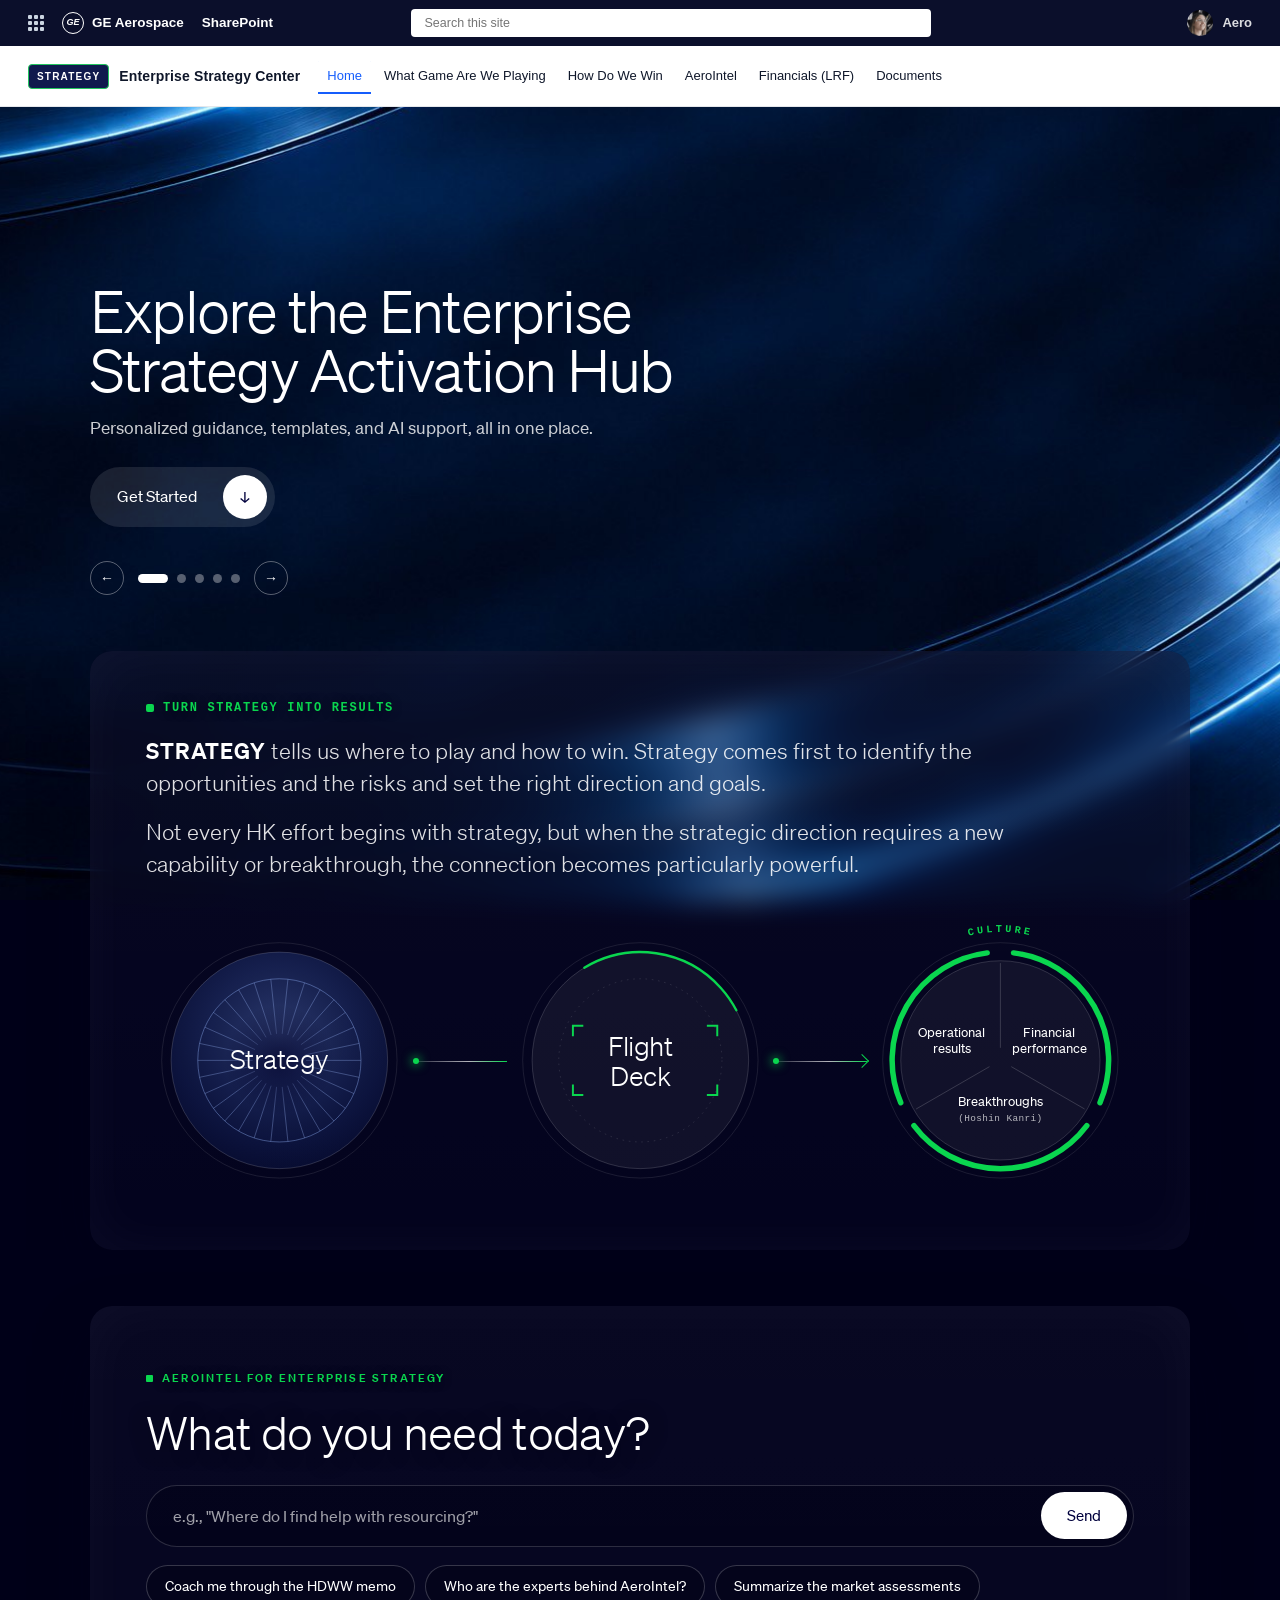
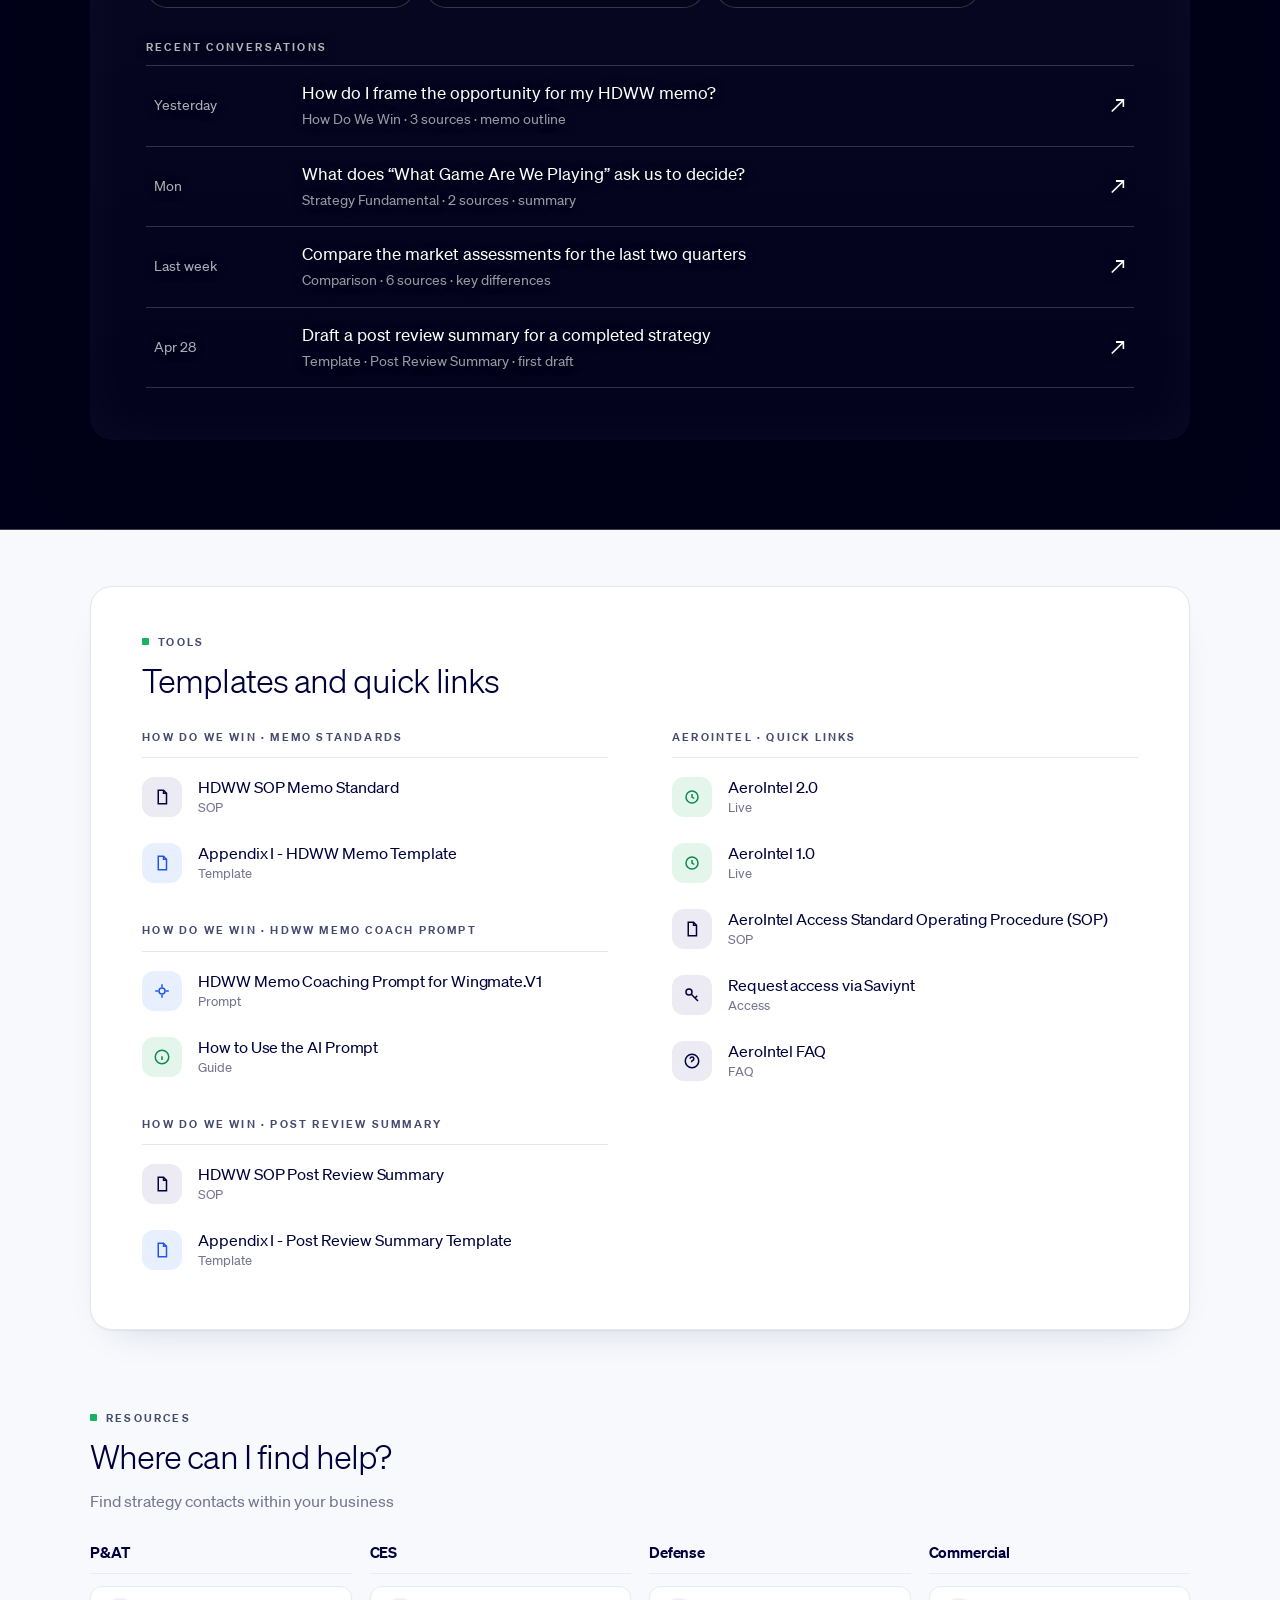
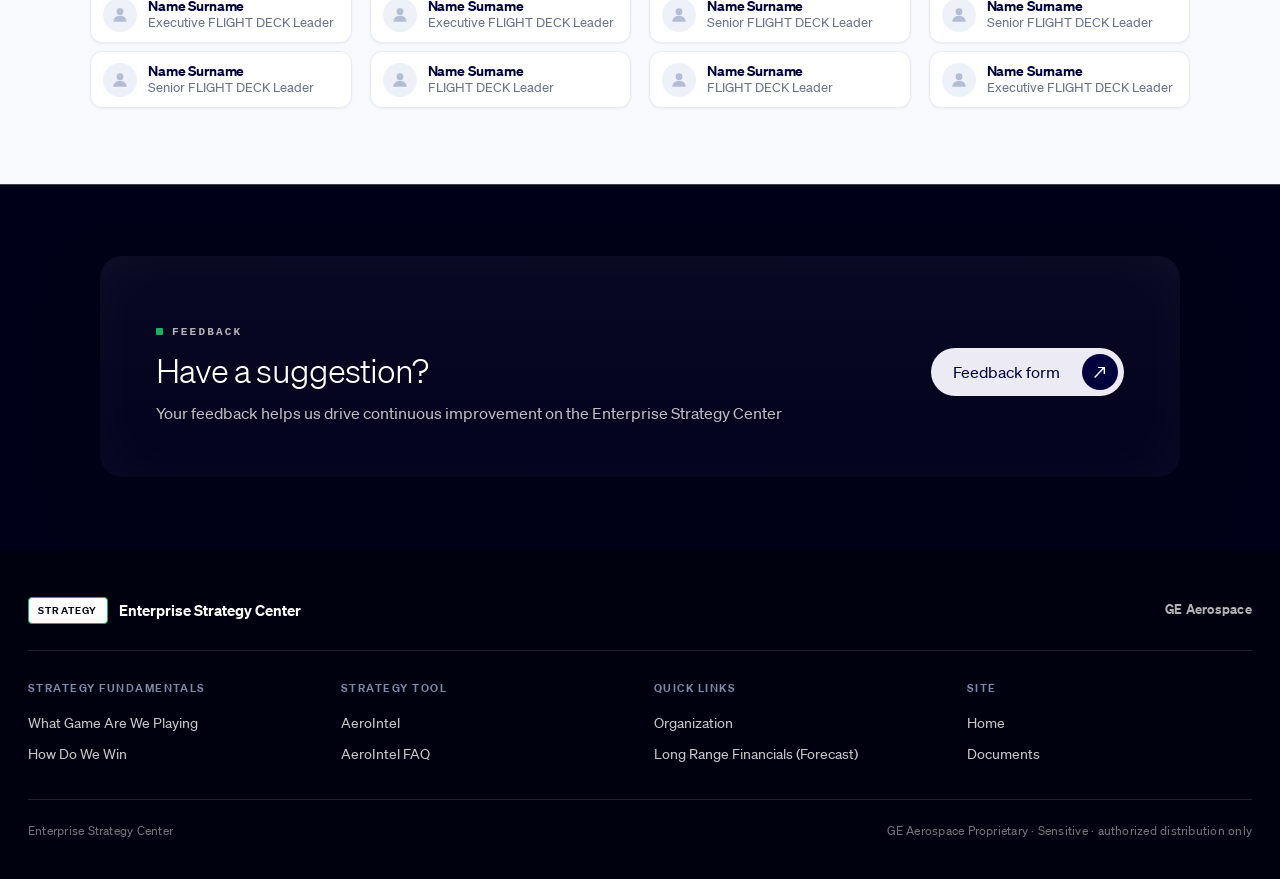
==== commit fc3449c7: "Rename 'Where do I find help?' to 'Where can I find help?' Co-Authored-By: Claude Sonnet 5.5 <norepl" ====
--- a/strategy-hub/option-d/index.html
+++ b/strategy-hub/option-d/index.html
@@ -966,7 +966,7 @@
 #dash .fb-band h2{color:#fff}
 #dash .fb-band p{color:rgba(255,255,255,.74)}
 /* Where do I find help on --ink2 (#000018); the suggestion list stays a white card. */
-/* Resourcing (Where do I find help?) and Feedback sit side by side as two equal glass cards on the navy-tinted gradient.
+/* Resourcing (Where can I find help?) and Feedback sit side by side as two equal glass cards on the navy-tinted gradient.
    Same backdrop as the hero and ask card: the image is fixed to the viewport (cover, centred) and clipped to this band, so the page scrolls over it. The navy fill on the band is only a fallback. */
 #dash .duo{position:relative;isolation:isolate;clip-path:inset(0);background:#000018;
   display:grid;grid-template-columns:minmax(0,1080px);justify-content:center;gap:28px;align-items:stretch;padding:72px 28px}
@@ -1797,7 +1797,7 @@
 <section id="fdl-finder" class="help-block">
   <div class="fdl-wrap">
     <div class="fdl-eyebrow">Resources</div>
-    <h2 class="fdl-h2">Where do I find help?</h2>
+    <h2 class="fdl-h2">Where can I find help?</h2>
     <p class="fdl-sub">Find strategy contacts within your business</p>
 
     <div class="fdl-grid">
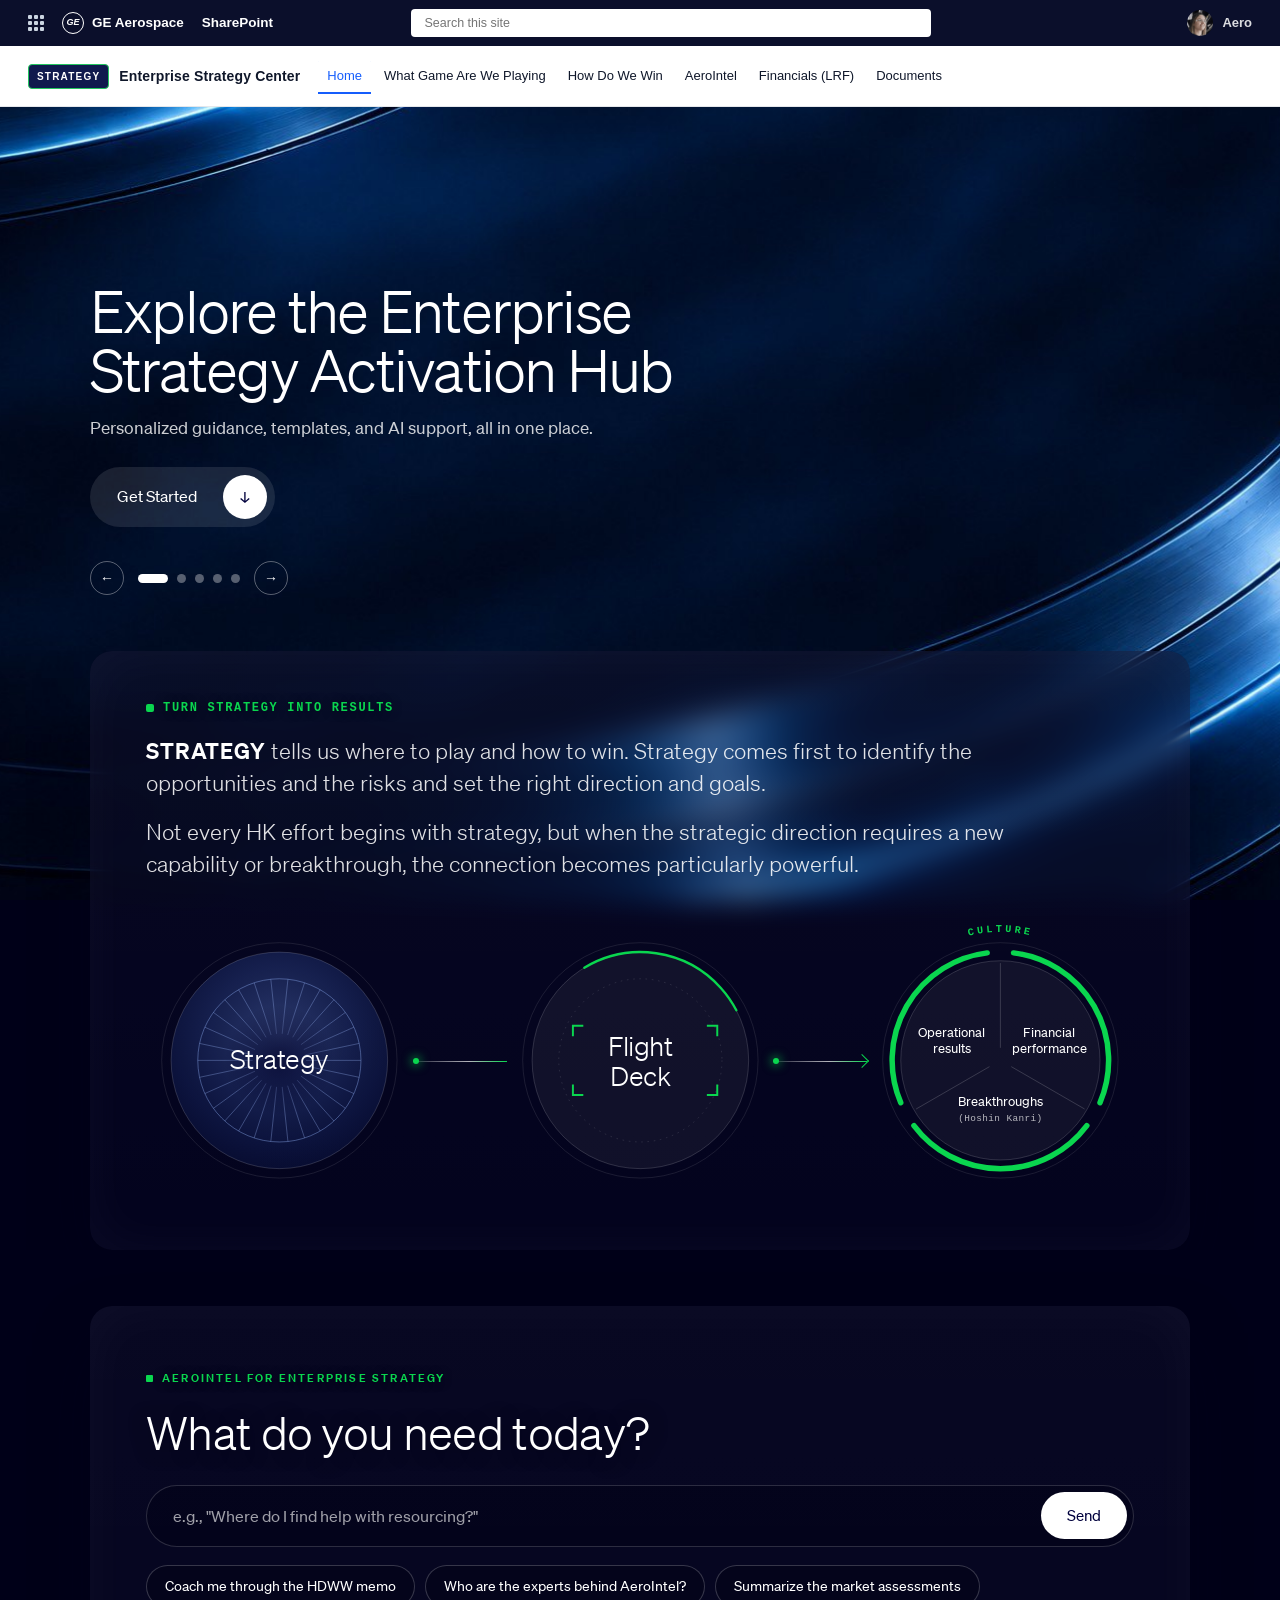
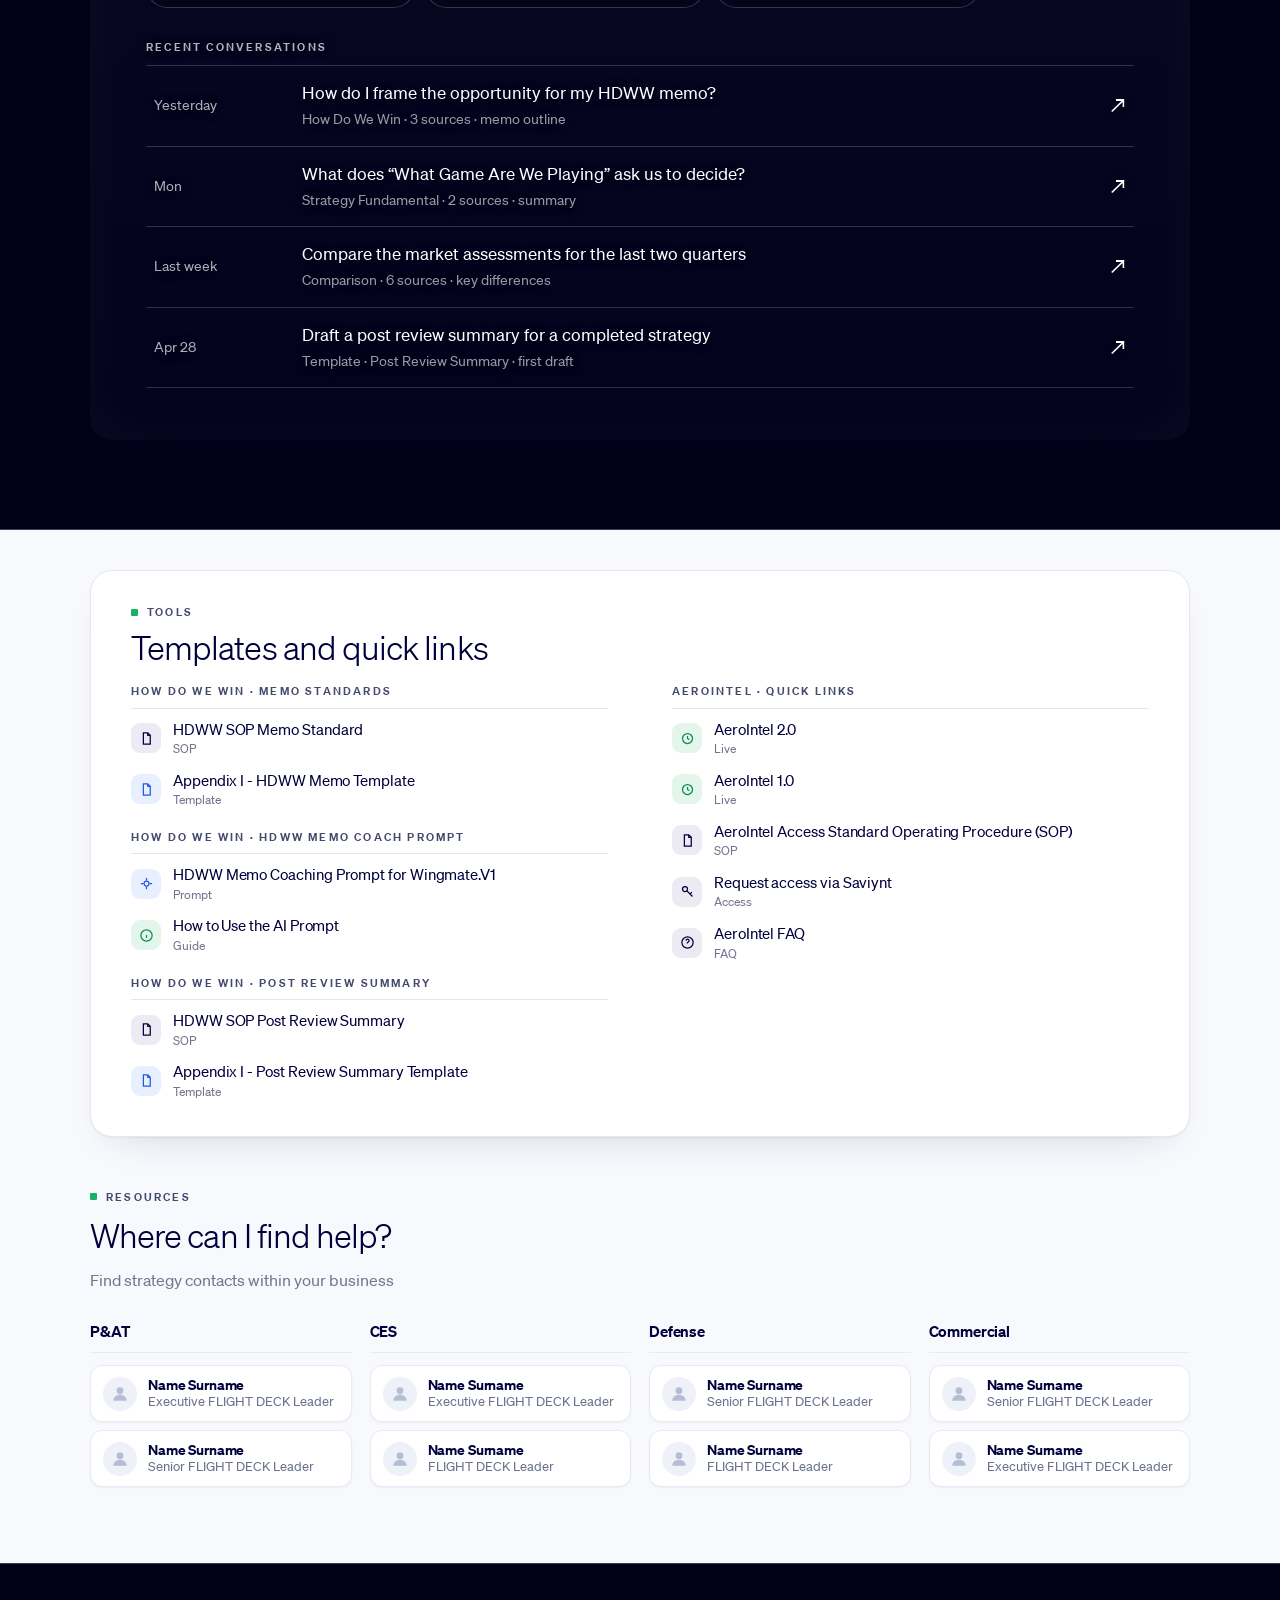
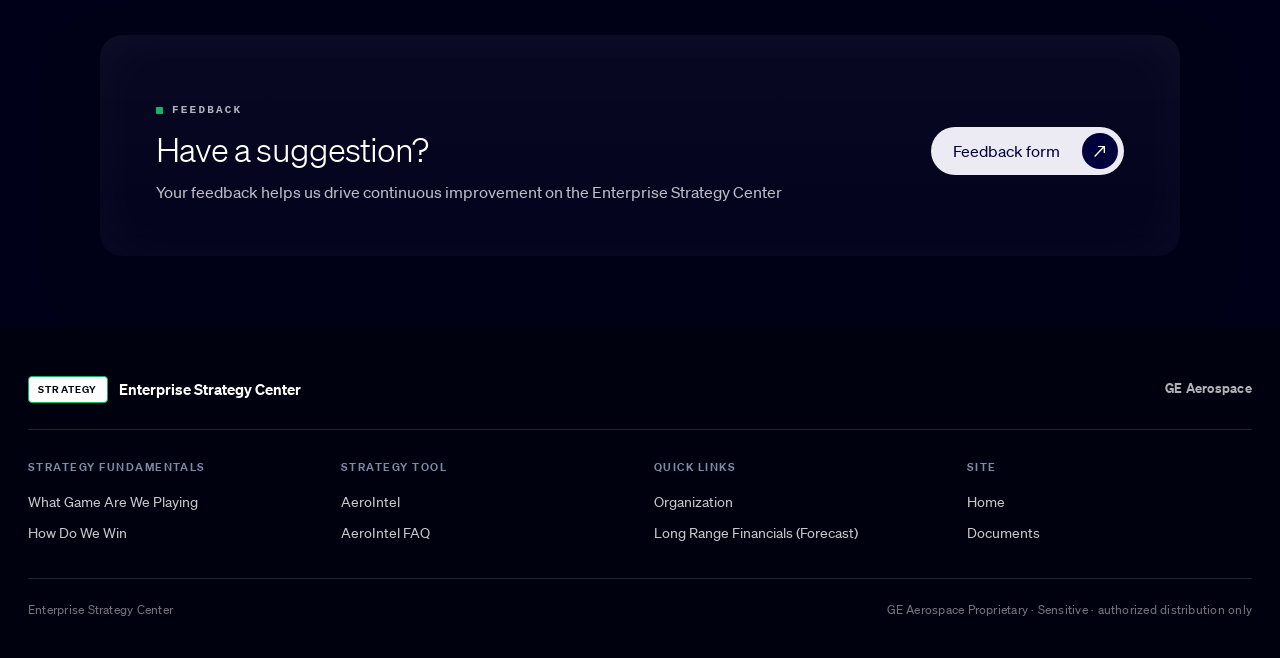
==== commit b9431314: "Home: Templates and quick links block more compact Co-Authored-By: Claude Sonnet 5.5 <noreply@anthro" ====
--- a/strategy-hub/option-d/index.html
+++ b/strategy-hub/option-d/index.html
@@ -2088,26 +2088,26 @@
 #dash .qsband>.wrap2,#dash .gsx-stage>.wrap2{width:min(1100px,calc(100% - 80px));max-width:none;padding:0}
 @media(max-width:900px){#dash .qsband>.wrap2,#dash .gsx-stage>.wrap2{width:calc(100% - 40px)}}
 /* Tools: Templates and quick links. Same tokens as the rest of the site: GE Sans, ink #00003d, lavender text, light weights, green square eyebrow, tinted chips. */
-#dash .tools-sec{background:#f7f9fd;padding:56px 0 76px;font-family:"GE Sans",-apple-system,"Helvetica Neue",Arial,sans-serif}
-#dash .tools-card{box-sizing:border-box;width:min(1100px,calc(100% - 80px));margin:0 auto;background:#fff;border:1px solid #e6e6ee;border-radius:22px;padding:clamp(28px,3.4vw,44px) clamp(24px,4vw,52px) clamp(30px,3.6vw,48px);color:#00003d;
+#dash .tools-sec{background:#f7f9fd;padding:40px 0 48px;font-family:"GE Sans",-apple-system,"Helvetica Neue",Arial,sans-serif}
+#dash .tools-card{box-sizing:border-box;width:min(1100px,calc(100% - 80px));margin:0 auto;background:#fff;border:1px solid #e6e6ee;border-radius:22px;padding:clamp(22px,2.4vw,30px) clamp(22px,3.4vw,40px) clamp(22px,2.6vw,30px);color:#00003d;
   box-shadow:0 1px 2px rgba(11,26,64,.05),0 18px 40px -26px rgba(11,26,64,.22)}
-#dash .tl-eyebrow{display:inline-flex;align-items:center;gap:9px;font-size:11px;font-weight:700;letter-spacing:.2em;text-transform:uppercase;color:#44496e;margin:0 0 14px}
+#dash .tl-eyebrow{display:inline-flex;align-items:center;gap:9px;font-size:11px;font-weight:700;letter-spacing:.2em;text-transform:uppercase;color:#44496e;margin:0 0 10px}
 #dash .tl-eyebrow .sq{width:7px;height:7px;border-radius:1px;background:#16b364;flex:none}
-#dash .tl-h{font-family:inherit;font-size:clamp(28px,2.6vw,40px);font-weight:300;letter-spacing:-.028em;line-height:1.04;margin:0 0 30px;color:#00003d}
-#dash .tl-cols{display:grid;grid-template-columns:1fr 1fr;gap:32px clamp(32px,5vw,72px)}
+#dash .tl-h{font-family:inherit;font-size:clamp(28px,2.6vw,40px);font-weight:300;letter-spacing:-.028em;line-height:1.04;margin:0 0 18px;color:#00003d}
+#dash .tl-cols{display:grid;grid-template-columns:1fr 1fr;gap:24px clamp(32px,5vw,64px)}
 #dash .tl-group{display:flex;flex-direction:column}
-#dash .tl-lbl{font-size:11px;font-weight:700;letter-spacing:.2em;text-transform:uppercase;color:#44496e;margin:26px 0 6px;padding-bottom:12px;border-bottom:1px solid #e6e6ee}
+#dash .tl-lbl{font-size:11px;font-weight:700;letter-spacing:.2em;text-transform:uppercase;color:#44496e;margin:14px 0 4px;padding-bottom:8px;border-bottom:1px solid #e6e6ee}
 #dash .tl-lbl:first-child{margin-top:0}
-#dash .tl-row{display:flex;align-items:center;gap:16px;padding:13px 10px;margin:0 -10px;border-top:0;border-radius:12px;text-decoration:none;color:inherit;transition:background .18s}
+#dash .tl-row{display:flex;align-items:center;gap:12px;padding:7px 10px;margin:0 -10px;border-top:0;border-radius:12px;text-decoration:none;color:inherit;transition:background .18s}
 #dash .tl-row:hover{background:#f6f6f9}
 #dash .tl-row:hover .tl-title{text-decoration:none}
-#dash .tl-icon{width:40px;height:40px;border-radius:12px;flex:none;display:flex;align-items:center;justify-content:center;background:#ecebf3;color:#00003d}
-#dash .tl-icon svg{width:18px;height:18px}
+#dash .tl-icon{width:30px;height:30px;border-radius:9px;flex:none;display:flex;align-items:center;justify-content:center;background:#ecebf3;color:#00003d}
+#dash .tl-icon svg{width:15px;height:15px}
 #dash .tl-icon.tl-live,#dash .tl-icon.tl-guide{background:#e4f6ec;color:#0d8a4e}
 #dash .tl-icon.tl-tpl,#dash .tl-icon.tl-prompt{background:#e8f0ff;color:#2256e6}
 #dash .tl-body{display:flex;flex-direction:column;gap:2px;min-width:0}
-#dash .tl-title{font-size:16px;font-weight:400;color:#00003d;line-height:1.3;letter-spacing:-.005em}
-#dash .tl-meta{font-size:13px;color:#75758f;line-height:1.3}
+#dash .tl-title{font-size:15px;font-weight:400;color:#00003d;line-height:1.3;letter-spacing:-.005em}
+#dash .tl-meta{font-size:12px;color:#75758f;line-height:1.3}
 @media(max-width:900px){#dash .tools-card{width:calc(100% - 40px)}#dash .tl-cols{grid-template-columns:1fr;gap:0}#dash .tools-sec{padding:40px 0 56px}#dash .tl-group+.tl-group .tl-lbl:first-child{margin-top:26px}}
 /* Help block: a permanent block under Templates and quick links, compact profiles in four columns. */
 section#fdl-finder.help-block{background:#f7f9fd;border-top:0;padding:0 0 76px}
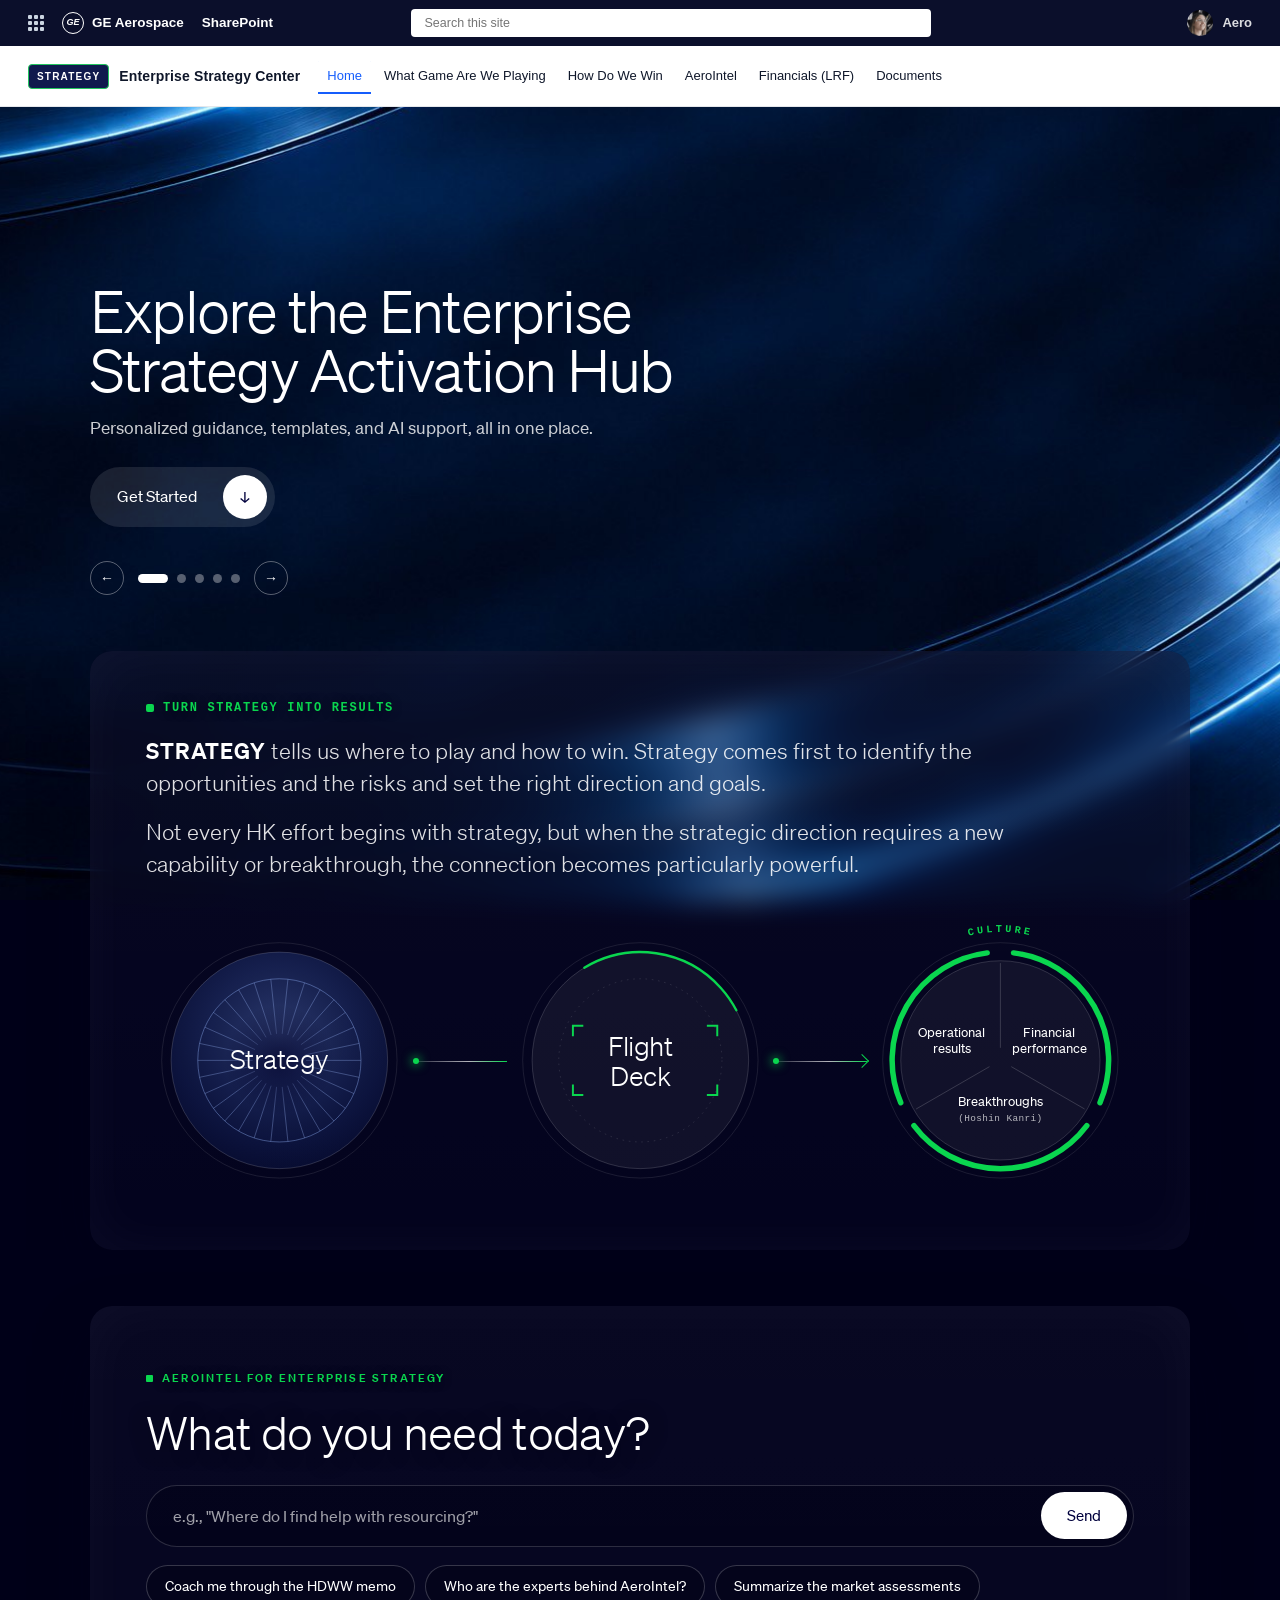
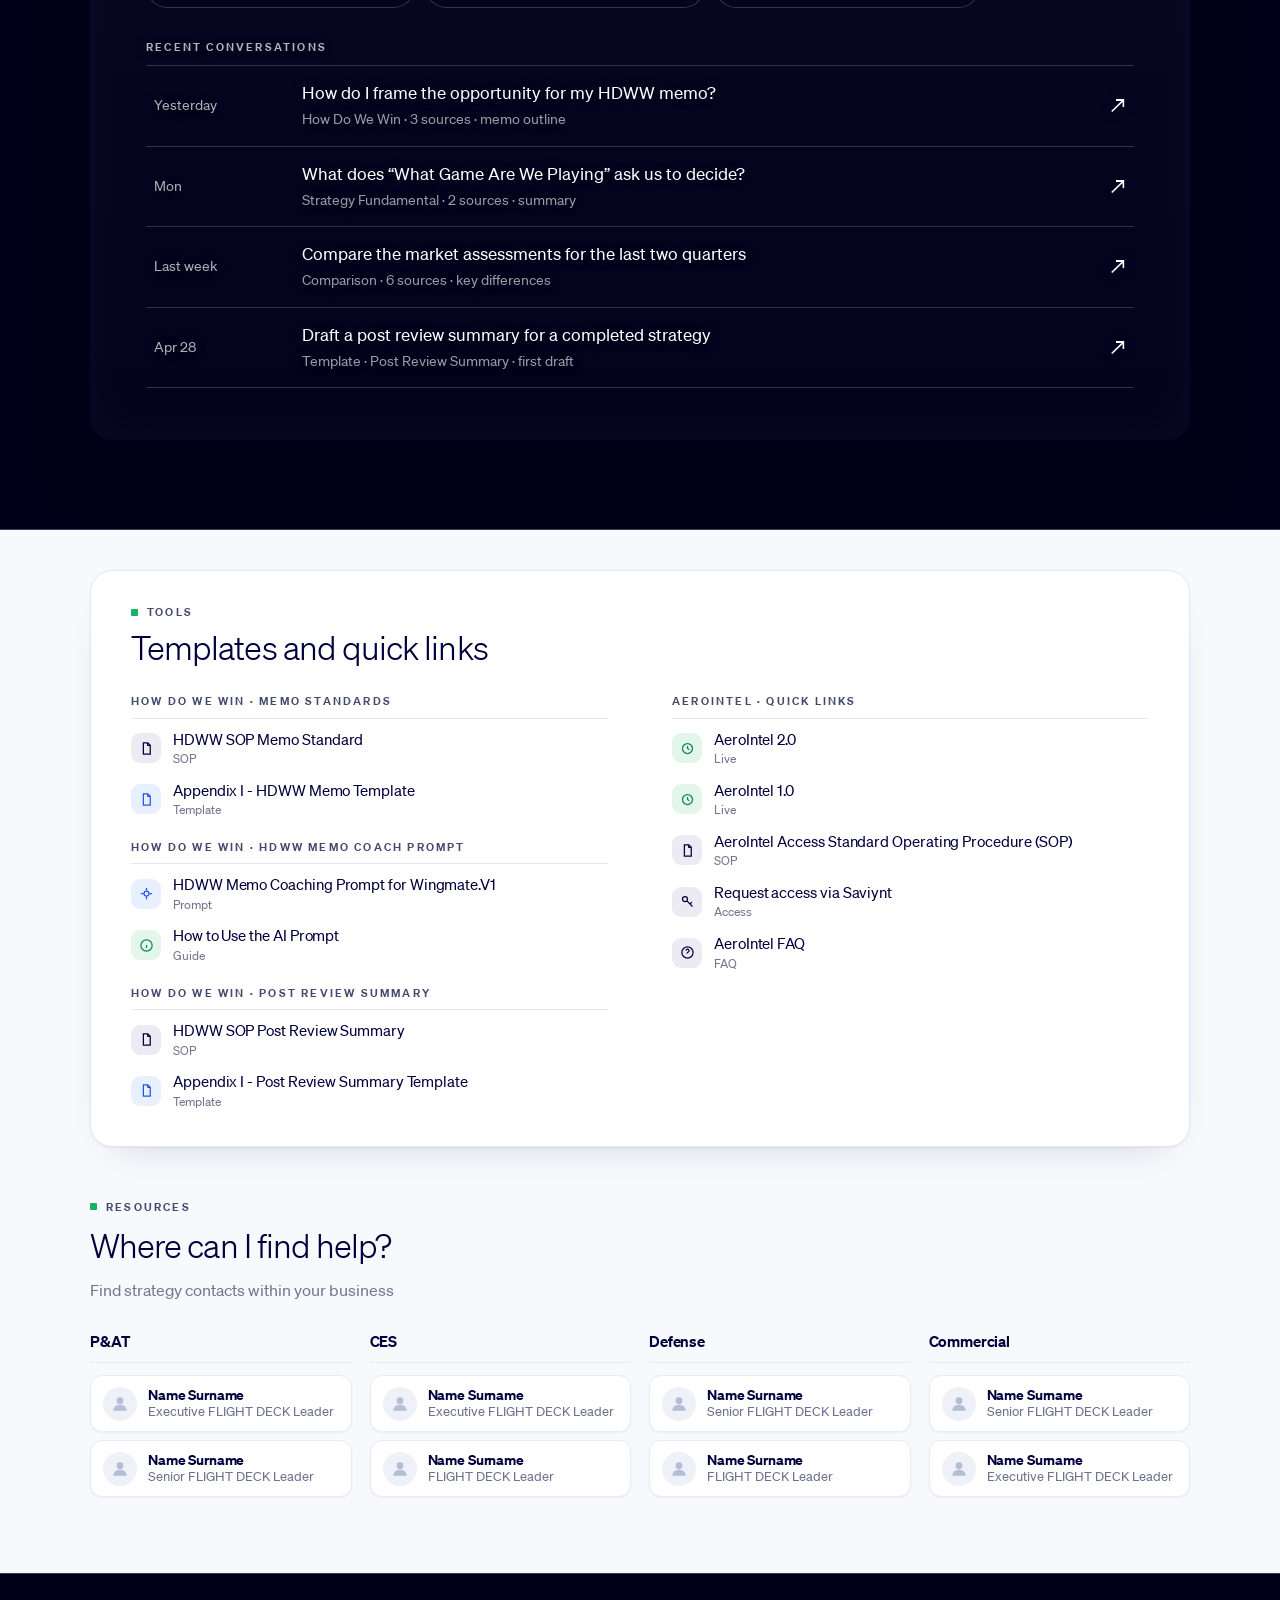
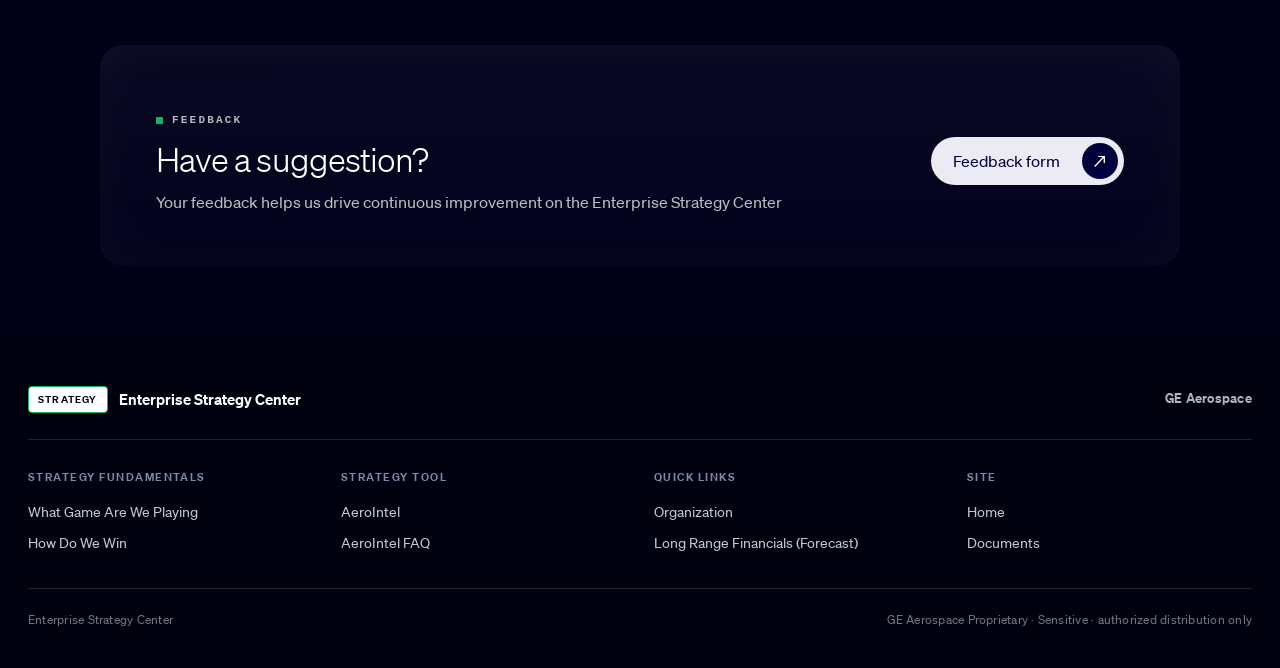
==== commit 7bfcf4b6: "Templates block: more space under the headline Co-Authored-By: Claude Sonnet 5.5 <noreply@anthropic." ====
--- a/strategy-hub/option-d/index.html
+++ b/strategy-hub/option-d/index.html
@@ -2093,7 +2093,7 @@
   box-shadow:0 1px 2px rgba(11,26,64,.05),0 18px 40px -26px rgba(11,26,64,.22)}
 #dash .tl-eyebrow{display:inline-flex;align-items:center;gap:9px;font-size:11px;font-weight:700;letter-spacing:.2em;text-transform:uppercase;color:#44496e;margin:0 0 10px}
 #dash .tl-eyebrow .sq{width:7px;height:7px;border-radius:1px;background:#16b364;flex:none}
-#dash .tl-h{font-family:inherit;font-size:clamp(28px,2.6vw,40px);font-weight:300;letter-spacing:-.028em;line-height:1.04;margin:0 0 18px;color:#00003d}
+#dash .tl-h{font-family:inherit;font-size:clamp(28px,2.6vw,40px);font-weight:300;letter-spacing:-.028em;line-height:1.04;margin:0 0 28px;color:#00003d}
 #dash .tl-cols{display:grid;grid-template-columns:1fr 1fr;gap:24px clamp(32px,5vw,64px)}
 #dash .tl-group{display:flex;flex-direction:column}
 #dash .tl-lbl{font-size:11px;font-weight:700;letter-spacing:.2em;text-transform:uppercase;color:#44496e;margin:14px 0 4px;padding-bottom:8px;border-bottom:1px solid #e6e6ee}
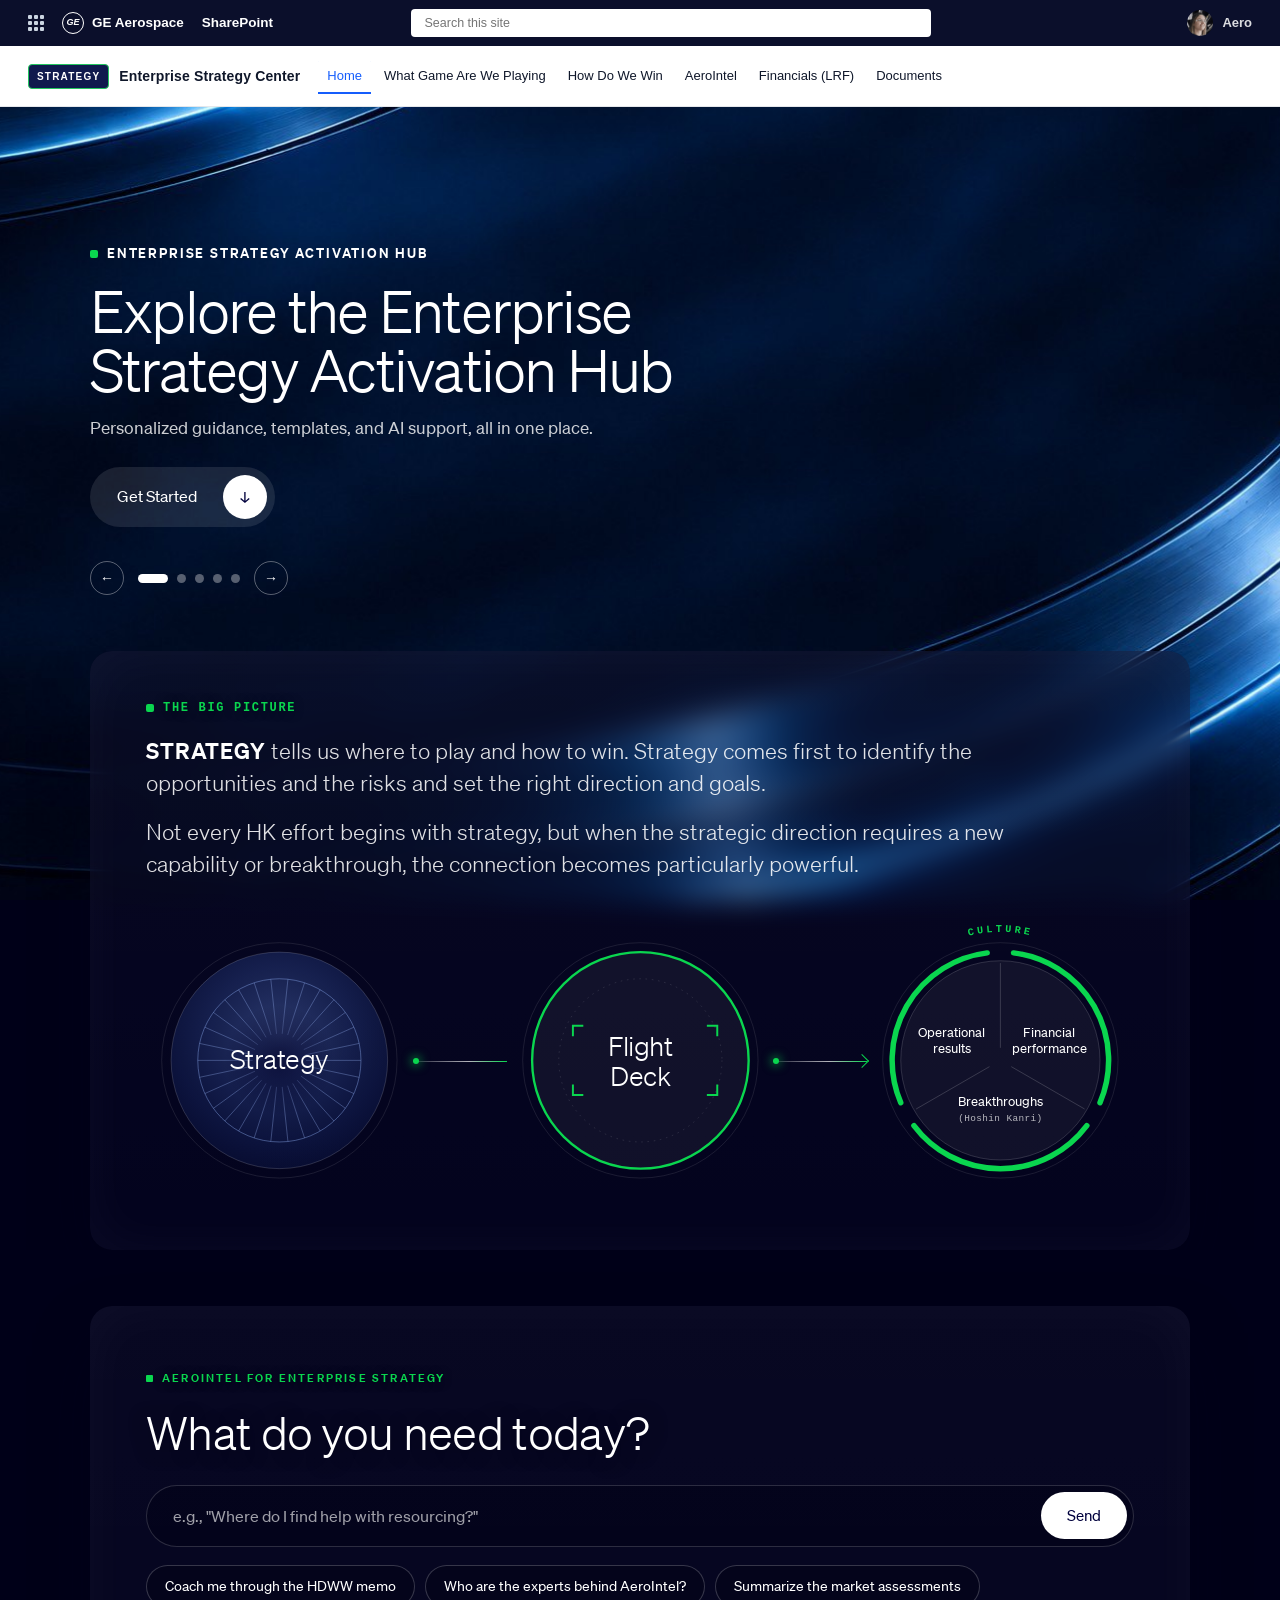
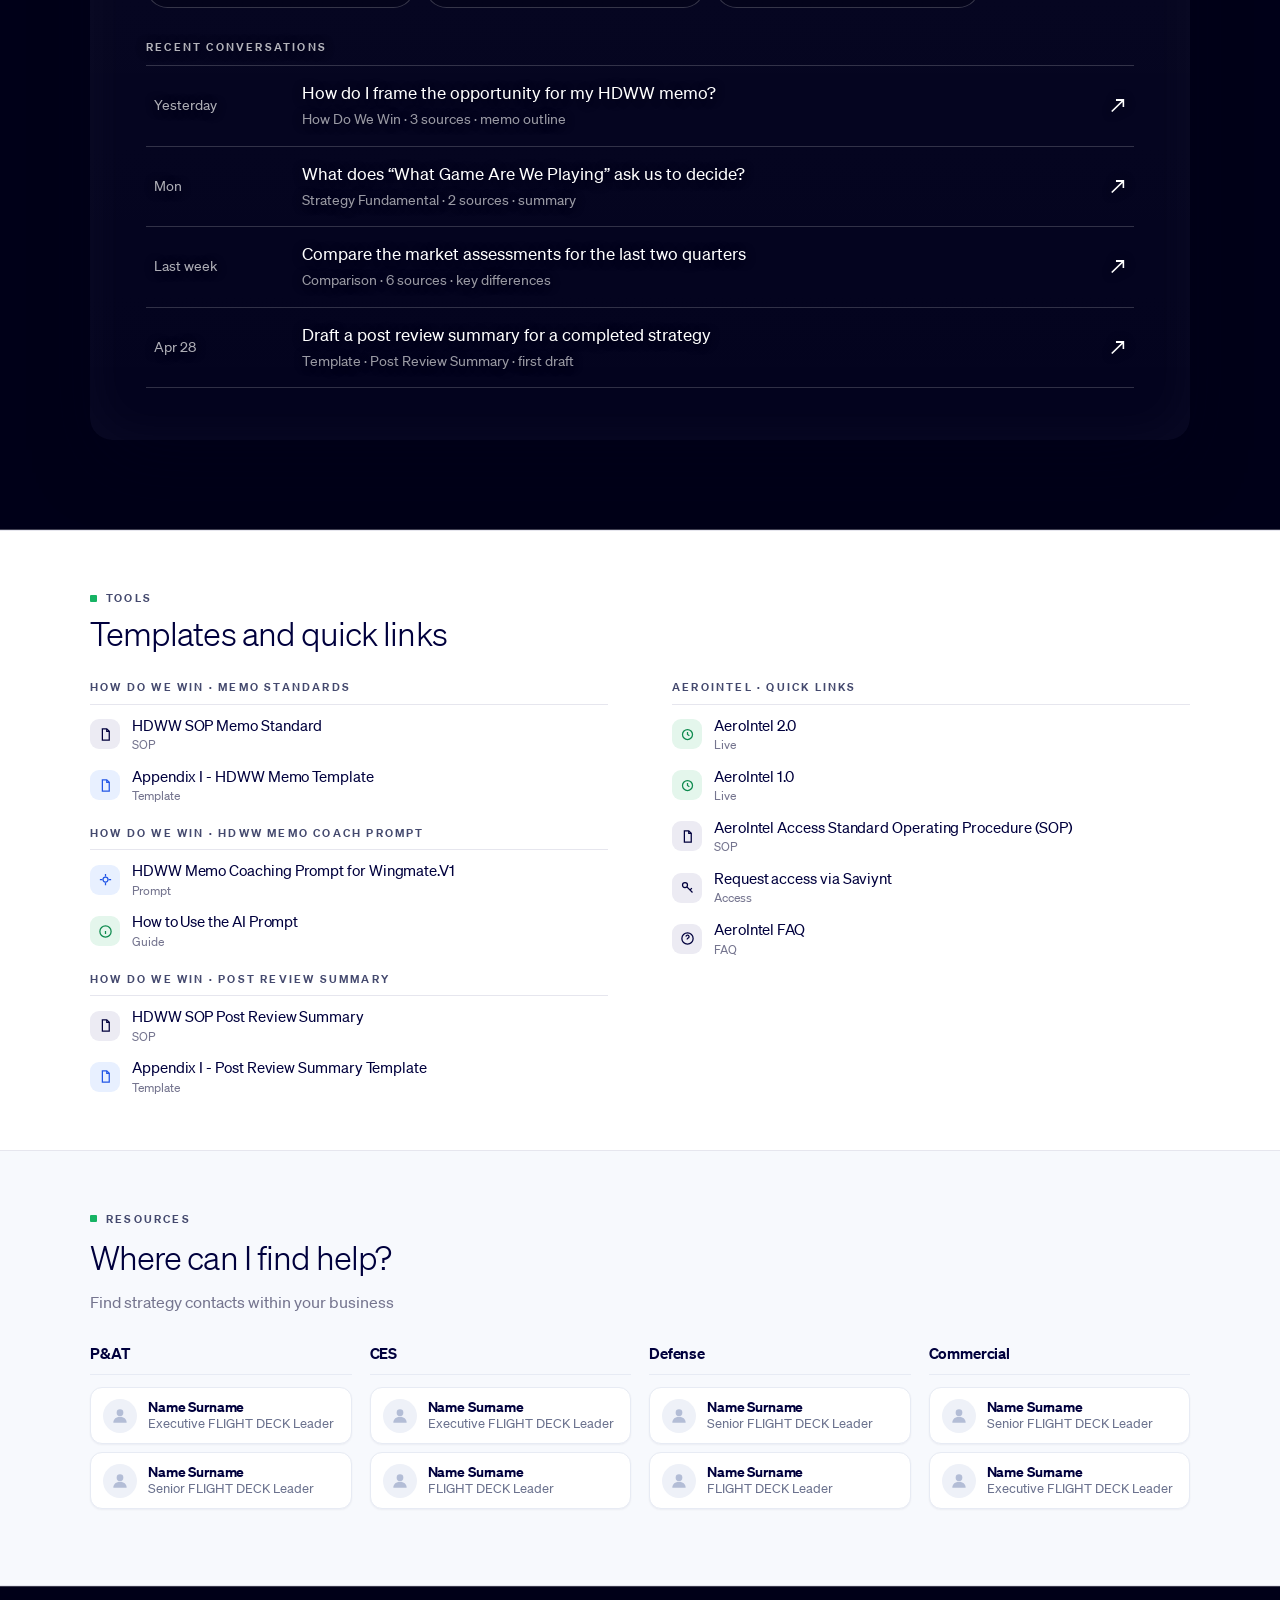
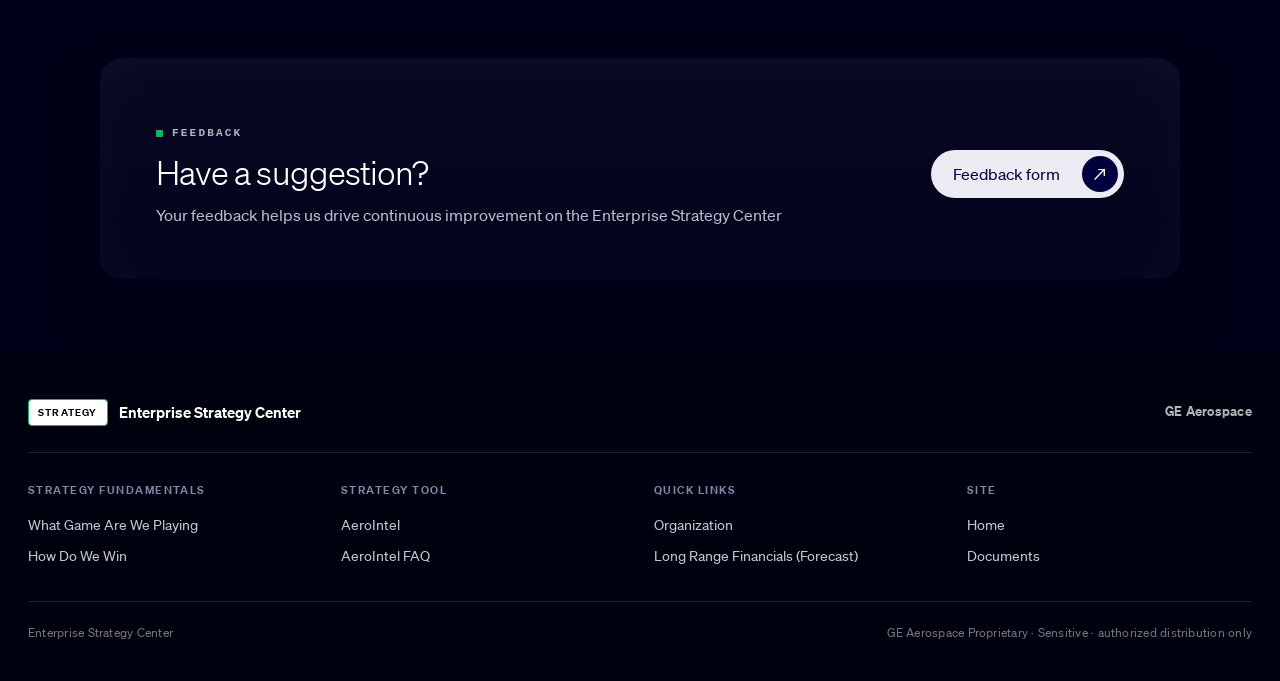
==== commit e64e562f: "AeroIntel page: coverage/video cards restyled, chat block, templates + help blocks; banner slide and" ====
--- a/strategy-hub/option-d/index.html
+++ b/strategy-hub/option-d/index.html
@@ -1340,6 +1340,7 @@
 
       <div class="annotrack" id="annotrack">
         <article class="annoslide on">
+          <div class="annotag">Enterprise Strategy Activation Hub</div>
           <h1>Explore the Enterprise Strategy Activation Hub</h1>
           <p class="hsub">Personalized guidance, templates, and AI support, all in one place.</p>
           <a class="gpill light" href="#espanel">Get Started <span class="pc"><span>&darr;</span></span></a>
@@ -1353,6 +1354,7 @@
         <article class="annoslide">
           <div class="annotag">Strategy Fundamental</div>
           <h1>What Game Are We Playing</h1>
+          <p class="hsub">Subcopy for What Game Are We Playing, pending.</p>
           <a class="gpill light" href="/strategy-hub/option-d/what-game-are-we-playing.html">Open What Game Are We Playing <span class="pc"><span>&rarr;</span></span></a>
         </article>
         <article class="annoslide">
@@ -1410,7 +1412,7 @@
       <div class="es-card">
         <div class="es-head">
           <div>
-            <div class="es-eyebrow">Turn strategy into results</div>
+            <div class="es-eyebrow">The big picture</div>
             <p class="es-lead"><b>STRATEGY</b> tells us where to play and how to win. Strategy comes first to identify the opportunities and the risks and set the right direction and goals.</p>
             <p class="es-lead">Not every HK effort begins with strategy, but when the strategic direction requires a new capability or breakthrough, the connection becomes particularly powerful.</p>
           </div>
@@ -1435,7 +1437,7 @@
             <svg viewBox="0 0 340 340" aria-hidden="true" focusable="false">
               <circle cx="170" cy="170" r="150" class="es-halo"/>
               <circle cx="170" cy="170" r="138" class="es-disc es-disc-flat"/>
-              <circle cx="170" cy="170" r="138" fill="none" stroke="#0ad64f" stroke-width="3" stroke-linecap="round" pathLength="100" stroke-dasharray="26 74" stroke-dashoffset="-3" transform="rotate(-132 170 170)"/>
+              <circle cx="170" cy="170" r="138" fill="none" stroke="#0ad64f" stroke-width="3" stroke-linecap="round" pathLength="100" stroke-dasharray="100 0"/>
               <circle cx="170" cy="170" r="104" fill="none" stroke="rgba(255,255,255,.14)" stroke-width="1" stroke-dasharray="2 6"/>
               <g fill="none" stroke="#0ad64f" stroke-width="2.5" stroke-linecap="square">
                 <path d="M84 138 V126 H96 M256 126 H268 V138 M84 202 V214 H96 M256 214 H268 V202"/>
@@ -2111,6 +2113,11 @@
 @media(max-width:900px){#dash .tools-card{width:calc(100% - 40px)}#dash .tl-cols{grid-template-columns:1fr;gap:0}#dash .tools-sec{padding:40px 0 56px}#dash .tl-group+.tl-group .tl-lbl:first-child{margin-top:26px}}
 /* Help block: a permanent block under Templates and quick links, compact profiles in four columns. */
 section#fdl-finder.help-block{background:#f7f9fd;border-top:0;padding:0 0 76px}
+/* Templates + Resources sit on one full-width tinted band (no white card), hairlines top and bottom. */
+#dash .tools-card{background:transparent;border:0;border-radius:0;box-shadow:none;padding:0}
+#dash .tools-sec{background:#fff;border-top:1px solid #e6e6ee;padding-top:56px}
+section#fdl-finder.help-block{background:#f7f9fd;border-top:1px solid #e6e6ee;border-bottom:1px solid #e6e6ee;padding-top:56px}
+@media(max-width:900px){#dash .tools-sec{padding-top:44px}section#fdl-finder.help-block{padding-top:44px}}
 #dash #fdl-finder.help-block .fdl-wrap{width:min(1100px,calc(100% - 80px));max-width:none;padding:0}
 #fdl-finder .fdl-grid{display:grid;grid-template-columns:repeat(4,minmax(0,1fr));gap:24px 18px;margin-top:26px}
 #fdl-finder .fdl-grid .fdl-group{margin-top:0}
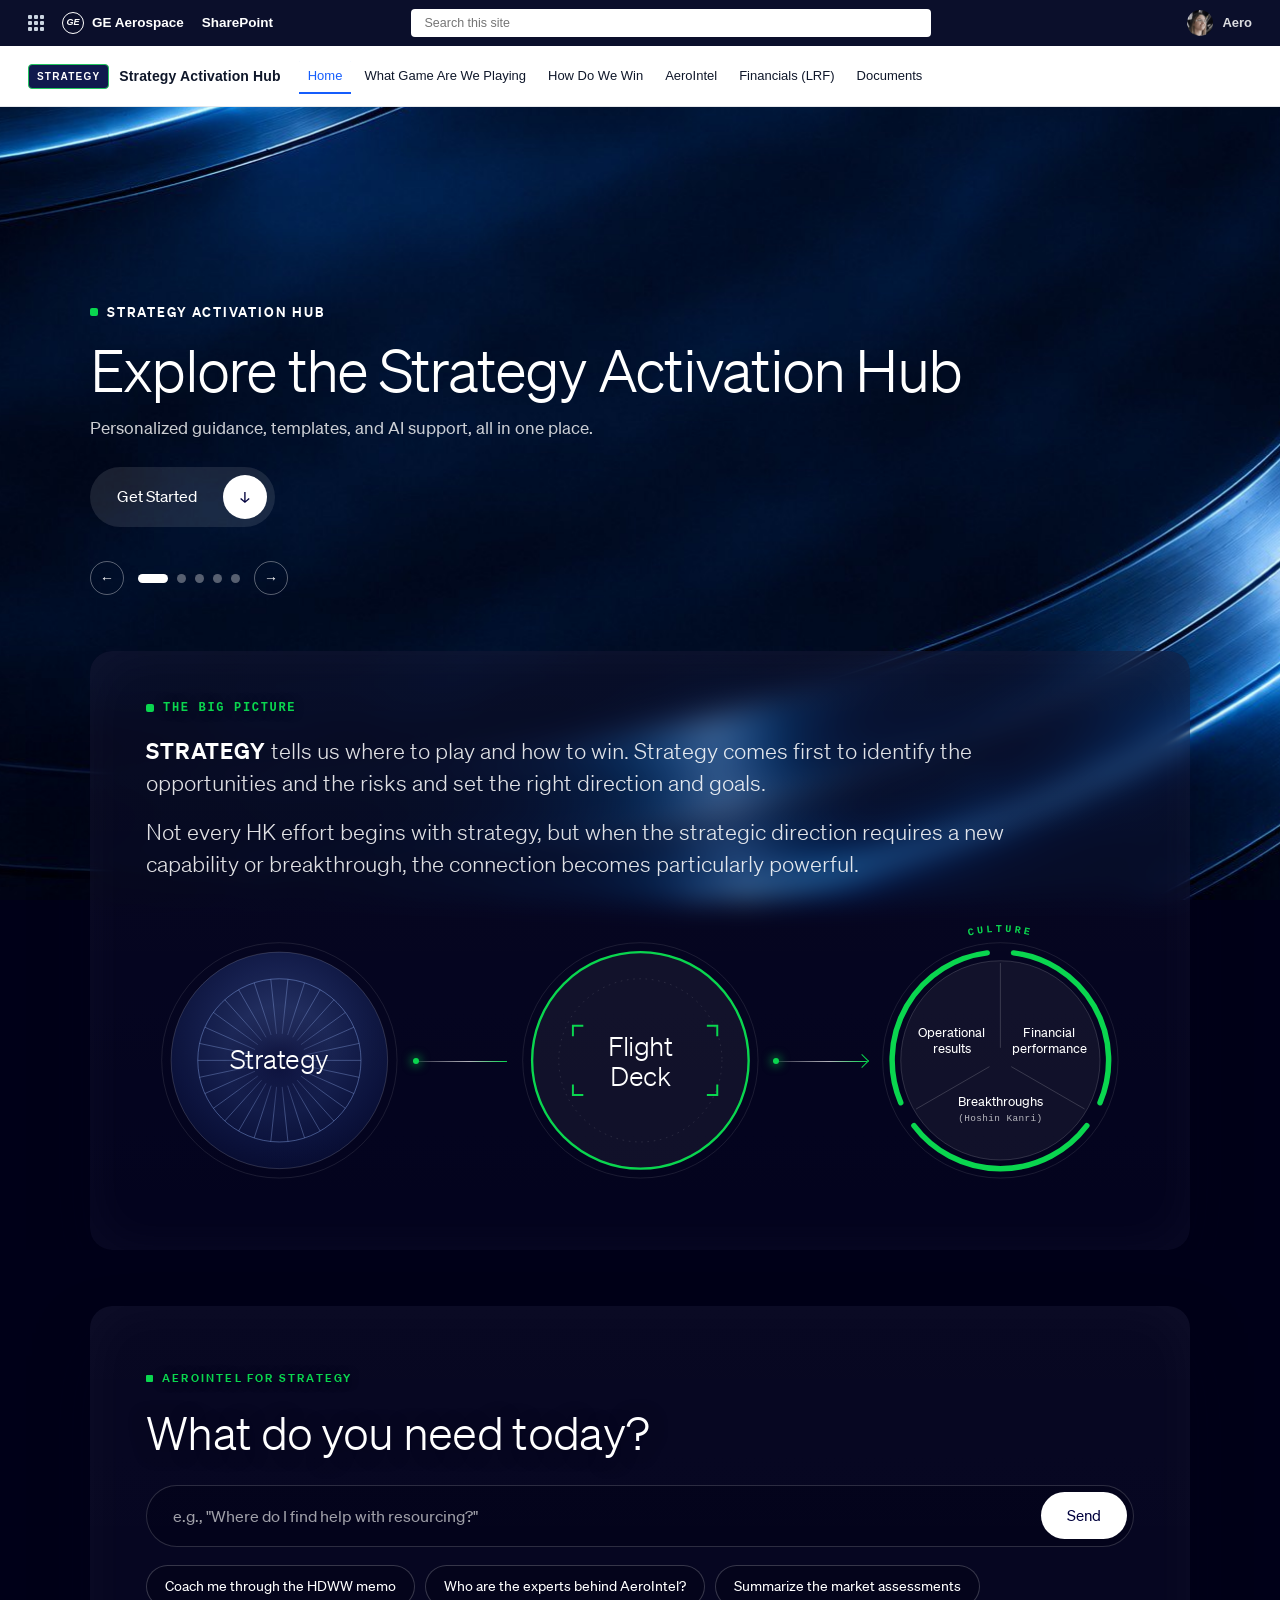
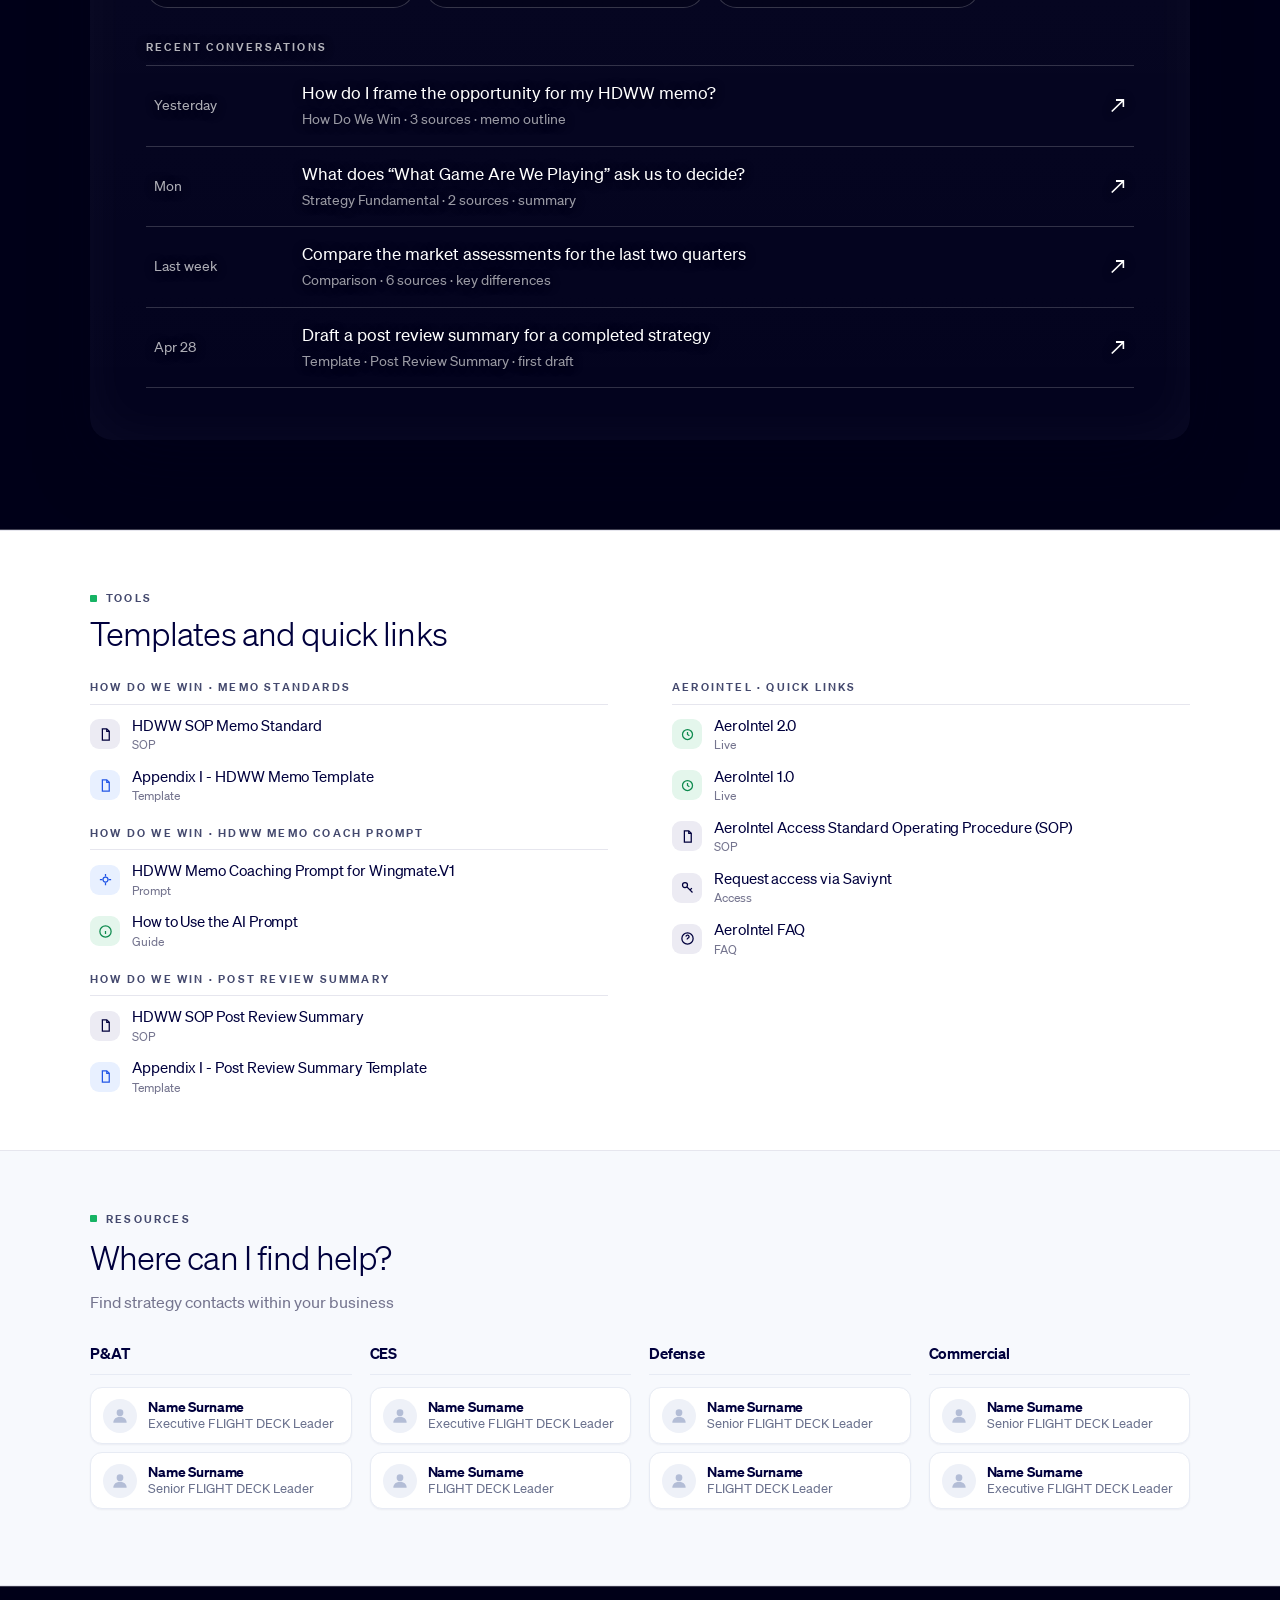
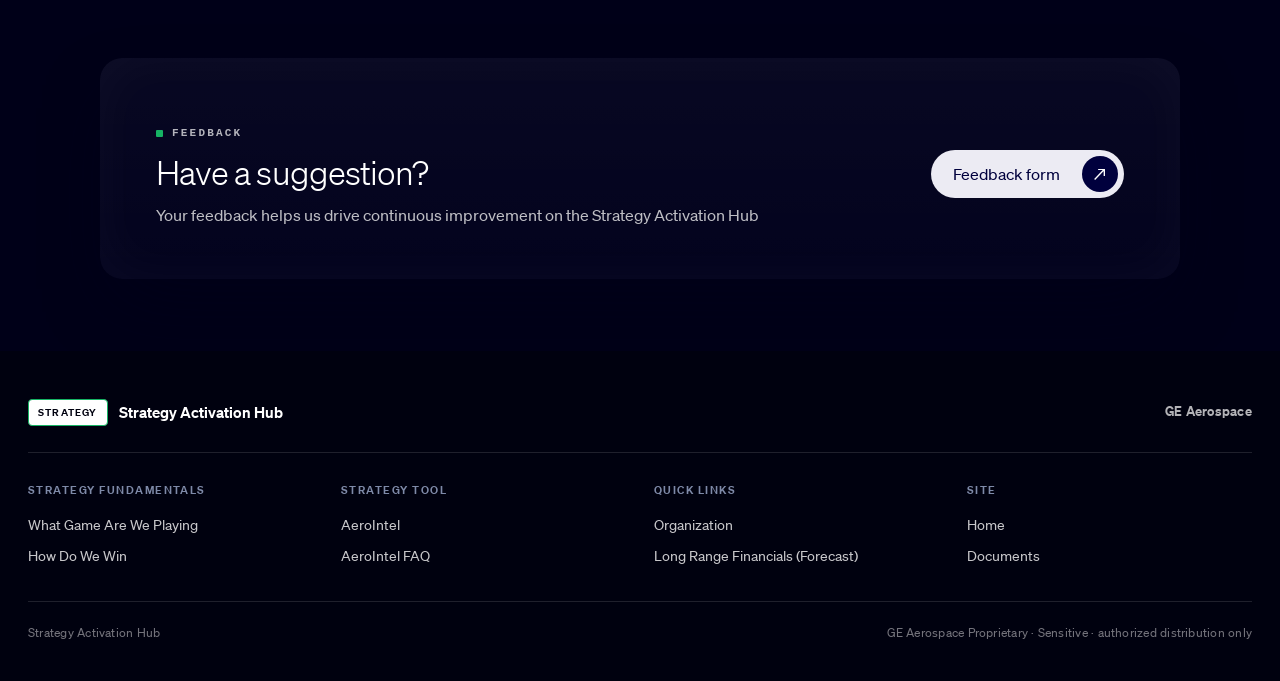
==== commit e7772e80: "Rename site to Strategy Activation Hub; AeroIntel for Strategy eyebrow; panel label Co-Authored-By: " ====
--- a/strategy-hub/option-d/index.html
+++ b/strategy-hub/option-d/index.html
@@ -1,4 +1,4 @@
-<!doctype html><html lang="en"><head><meta charset="utf-8"><meta name="viewport" content="width=device-width, initial-scale=1"><meta name="robots" content="noindex, nofollow"><link rel="stylesheet" href="/hub/hub.css"><title>Home &middot; Enterprise Strategy Center &middot; Option D</title><style>
+<!doctype html><html lang="en"><head><meta charset="utf-8"><meta name="viewport" content="width=device-width, initial-scale=1"><meta name="robots" content="noindex, nofollow"><link rel="stylesheet" href="/hub/hub.css"><title>Home &middot; Strategy Activation Hub &middot; Option D</title><style>
 /* FOOTER BASE, copied from /hub/hub.css unchanged. The kit strips hub.css on every
    page, so a page that leans on it for .fd-footer ships stacked links with no columns
    and no background. Ken saw it on the Template Library and again on the homepage,
@@ -932,7 +932,7 @@
   padding:16px 16px 8px;width:300px;max-width:100%;box-sizing:border-box}
 #dash .frec .fdst-mock .tmock{box-shadow:none;border:0;margin:0;width:100%;height:auto}
 /* Dark bands borrowed from option B's navy ramp. */
-/* Enterprise Strategy slide: a paragraph, not a one-liner, so it gets a wider measure. */
+/* Strategy slide: a paragraph, not a one-liner, so it gets a wider measure. */
 #dash #nextsteps{scroll-margin-top:72px}
 #dash .annoslide-es .hsub{max-width:62ch;font-size:clamp(17px,1.6vw,22px);line-height:1.45}
 /* No white strip between the last band and the footer on this page. */
@@ -1309,7 +1309,7 @@
 
 <header class="site">
   <div class="wrap site-bar">
-    <div class="site-mark"><span class="chip">STRATEGY</span><a href="/strategy-hub/option-d/index.html">Enterprise Strategy Center</a></div>
+    <div class="site-mark"><span class="chip">STRATEGY</span><a href="/strategy-hub/option-d/index.html">Strategy Activation Hub</a></div>
     <nav class="primary">
       <div><a class="top active" href="/strategy-hub/option-d/index.html">Home</a></div>
       <div><a class="top" href="/strategy-hub/option-d/what-game-are-we-playing.html">What Game Are We Playing</a></div>
@@ -1340,8 +1340,8 @@
 
       <div class="annotrack" id="annotrack">
         <article class="annoslide on">
-          <div class="annotag">Enterprise Strategy Activation Hub</div>
-          <h1>Explore the Enterprise Strategy Activation Hub</h1>
+          <div class="annotag">Strategy Activation Hub</div>
+          <h1>Explore the Strategy Activation Hub</h1>
           <p class="hsub">Personalized guidance, templates, and AI support, all in one place.</p>
           <a class="gpill light" href="#espanel">Get Started <span class="pc"><span>&darr;</span></span></a>
         </article>
@@ -1405,9 +1405,9 @@
     </div></div>
   </section>
 
-  <!-- ═══ WHAT IS ENTERPRISE STRATEGY — diagram panel ═══
+  <!-- ═══ WHAT IS STRATEGY — diagram panel ═══
        Opens under the carousel from the first slide's Learn More pill: Strategy feeds Flight Deck, which drives Culture. -->
-  <section class="espanel open" id="espanel" aria-label="What is Enterprise Strategy">
+  <section class="espanel open" id="espanel" aria-label="What is Strategy">
     <div class="es-clip"><div class="es-pad">
       <div class="es-card">
         <div class="es-head">
@@ -1467,7 +1467,7 @@
   </section>
 
   <!-- ═══ OPENING MESSAGE — video panel ═══
-       Opens under the carousel from the second slide's Watch Now pill, the same way the Enterprise Strategy panel does. -->
+       Opens under the carousel from the second slide's Watch Now pill, the same way the Strategy panel does. -->
 
   <!-- ═══ AEROINTEL ASK ═══
        Ask-first block, first content under the header: a dark card with the question field, example prompts as
@@ -1539,7 +1539,7 @@
   #dash .vplay span{width:0;height:0;margin-left:5px;border-style:solid;border-width:10px 0 10px 16px;border-color:transparent transparent transparent #00003d}
   #dash .vplay:focus-visible{outline:3px solid #4181ff;outline-offset:3px}
   #dash .vcap{position:absolute;z-index:2;left:22px;bottom:20px;right:22px;font-family:ui-monospace,Menlo,monospace;font-size:13px;letter-spacing:.02em;color:#fff}
-  /* ── Enterprise Strategy diagram panel: opens under the carousel, glass card like the ask block ── */
+  /* ── Strategy diagram panel: opens under the carousel, glass card like the ask block ── */
   #dash .espanel{position:relative;z-index:1;padding:0;display:grid;grid-template-rows:0fr;visibility:hidden;
     transition:grid-template-rows .5s cubic-bezier(.23,1,.32,1),visibility 0s linear .5s}
   #dash .espanel.open{grid-template-rows:1fr;visibility:visible;transition:grid-template-rows .5s cubic-bezier(.23,1,.32,1),visibility 0s}
@@ -1676,7 +1676,7 @@
   <section class="ai-stage" aria-label="Ask AeroIntel">
     <div class="ai-stage-in">
     <div class="ai-card">
-      <p class="ai-eyebrow">AeroIntel for Enterprise Strategy</p>
+      <p class="ai-eyebrow">AeroIntel for Strategy</p>
       <h1><b>What do you need today?</b></h1>
       <form class="ai-ask" id="ai-form" action="/strategy-hub/option-d/aerointel.html" method="get" role="search">
         <input id="ai-q" name="q" type="text" autocomplete="off" spellcheck="false" aria-label="Ask AeroIntel a question"
@@ -2142,7 +2142,7 @@
     <div>
       <div class="eyebrow">Feedback</div>
       <h2>Have a suggestion?</h2>
-      <p>Your feedback helps us drive continuous improvement on the Enterprise Strategy Center</p>
+      <p>Your feedback helps us drive continuous improvement on the Strategy Activation Hub</p>
     </div>
     <a class="gpill" href="#">Feedback form <span class="pc"><span>&nearr;</span></span></a>
   </div>
@@ -2676,7 +2676,7 @@
 <footer class="fd-footer">
   <div class="fdf-in">
     <div class="fdf-top">
-      <div class="fdf-brand"><span class="fdf-chip">STRATEGY</span>Enterprise Strategy Center</div>
+      <div class="fdf-brand"><span class="fdf-chip">STRATEGY</span>Strategy Activation Hub</div>
       <div class="fdf-cobrand">GE Aerospace</div>
     </div>
     <div class="fdf-cols">
@@ -2685,7 +2685,7 @@
       <div class="fdf-col"><div class="fdf-h">Quick Links</div><a href="#">Organization</a><a href="#">Long Range Financials (Forecast)</a></div>
       <div class="fdf-col"><div class="fdf-h">Site</div><a href="/strategy-hub/option-d/index.html">Home</a><a href="#">Documents</a></div>
     </div>
-    <div class="fdf-meta"><span>Enterprise Strategy Center</span><span>GE Aerospace Proprietary &middot; Sensitive &middot; authorized distribution only</span></div>
+    <div class="fdf-meta"><span>Strategy Activation Hub</span><span>GE Aerospace Proprietary &middot; Sensitive &middot; authorized distribution only</span></div>
   </div>
 </footer>
 <script>
